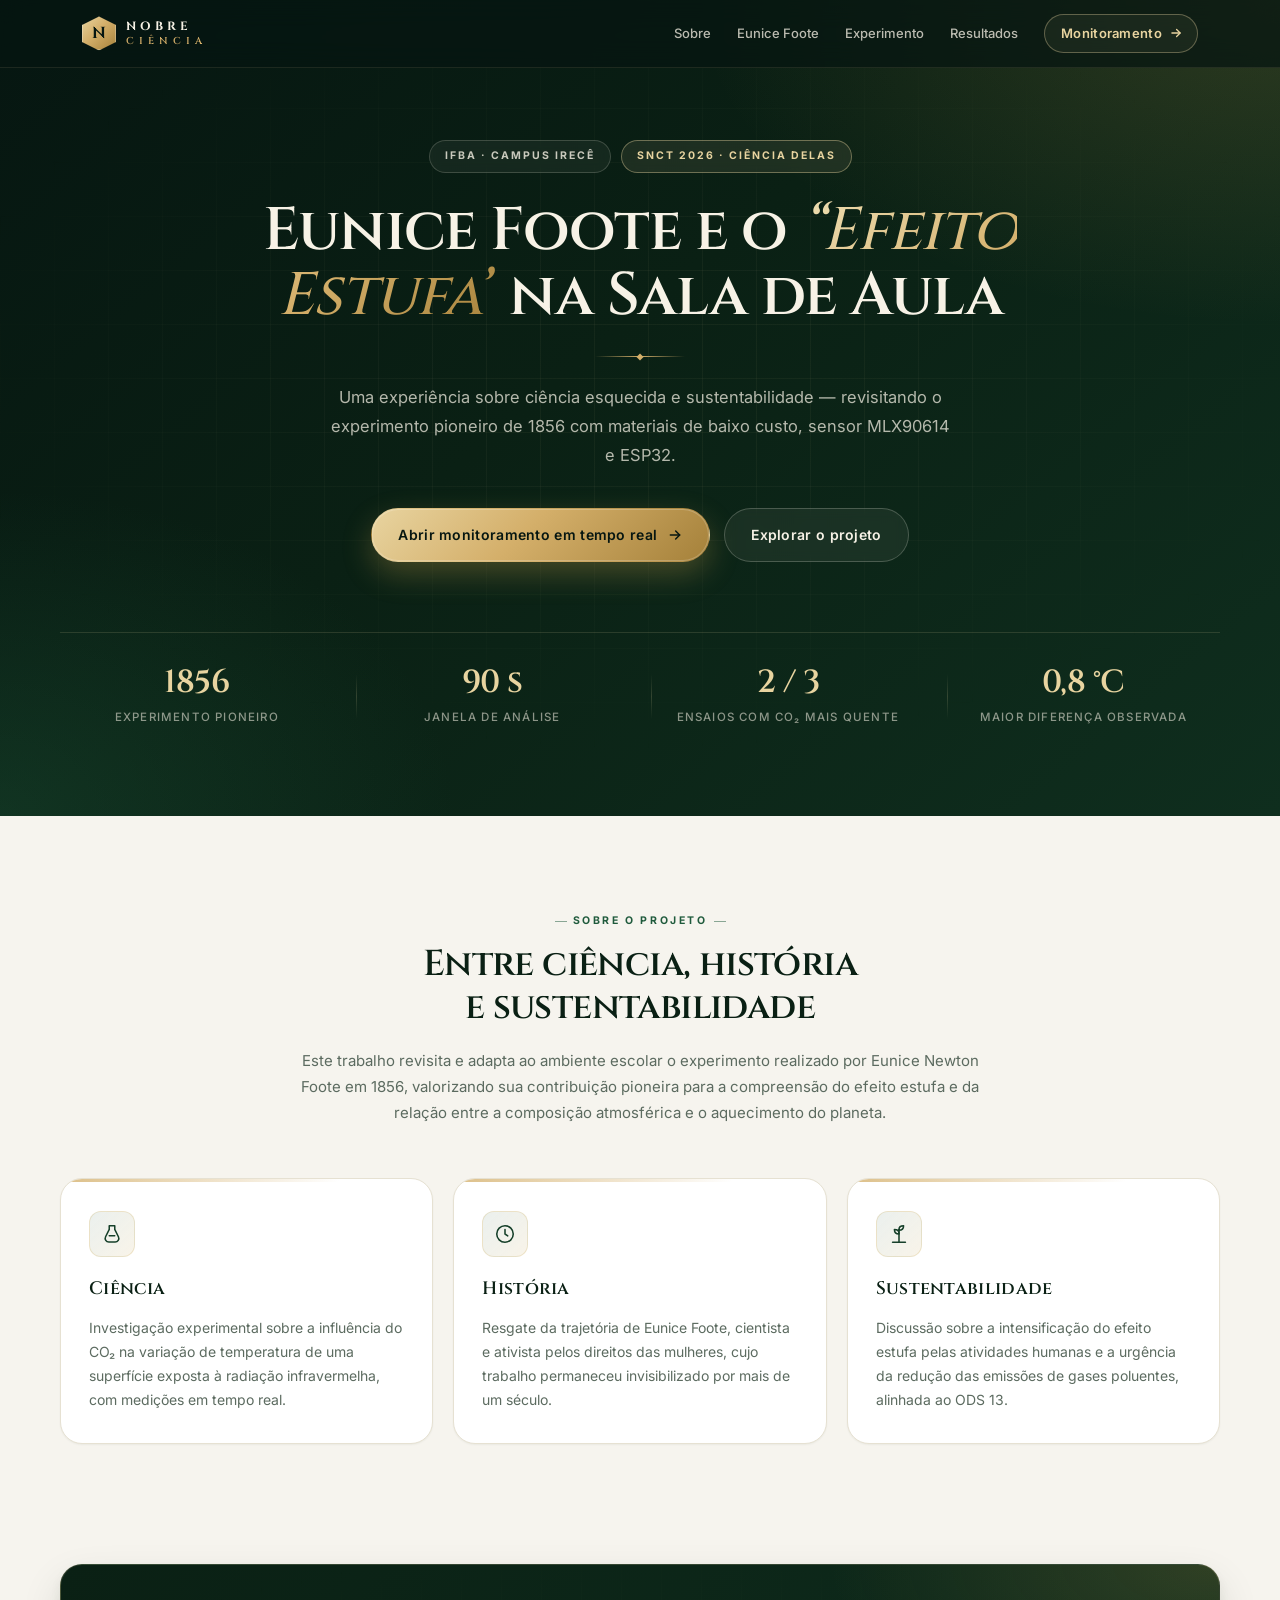
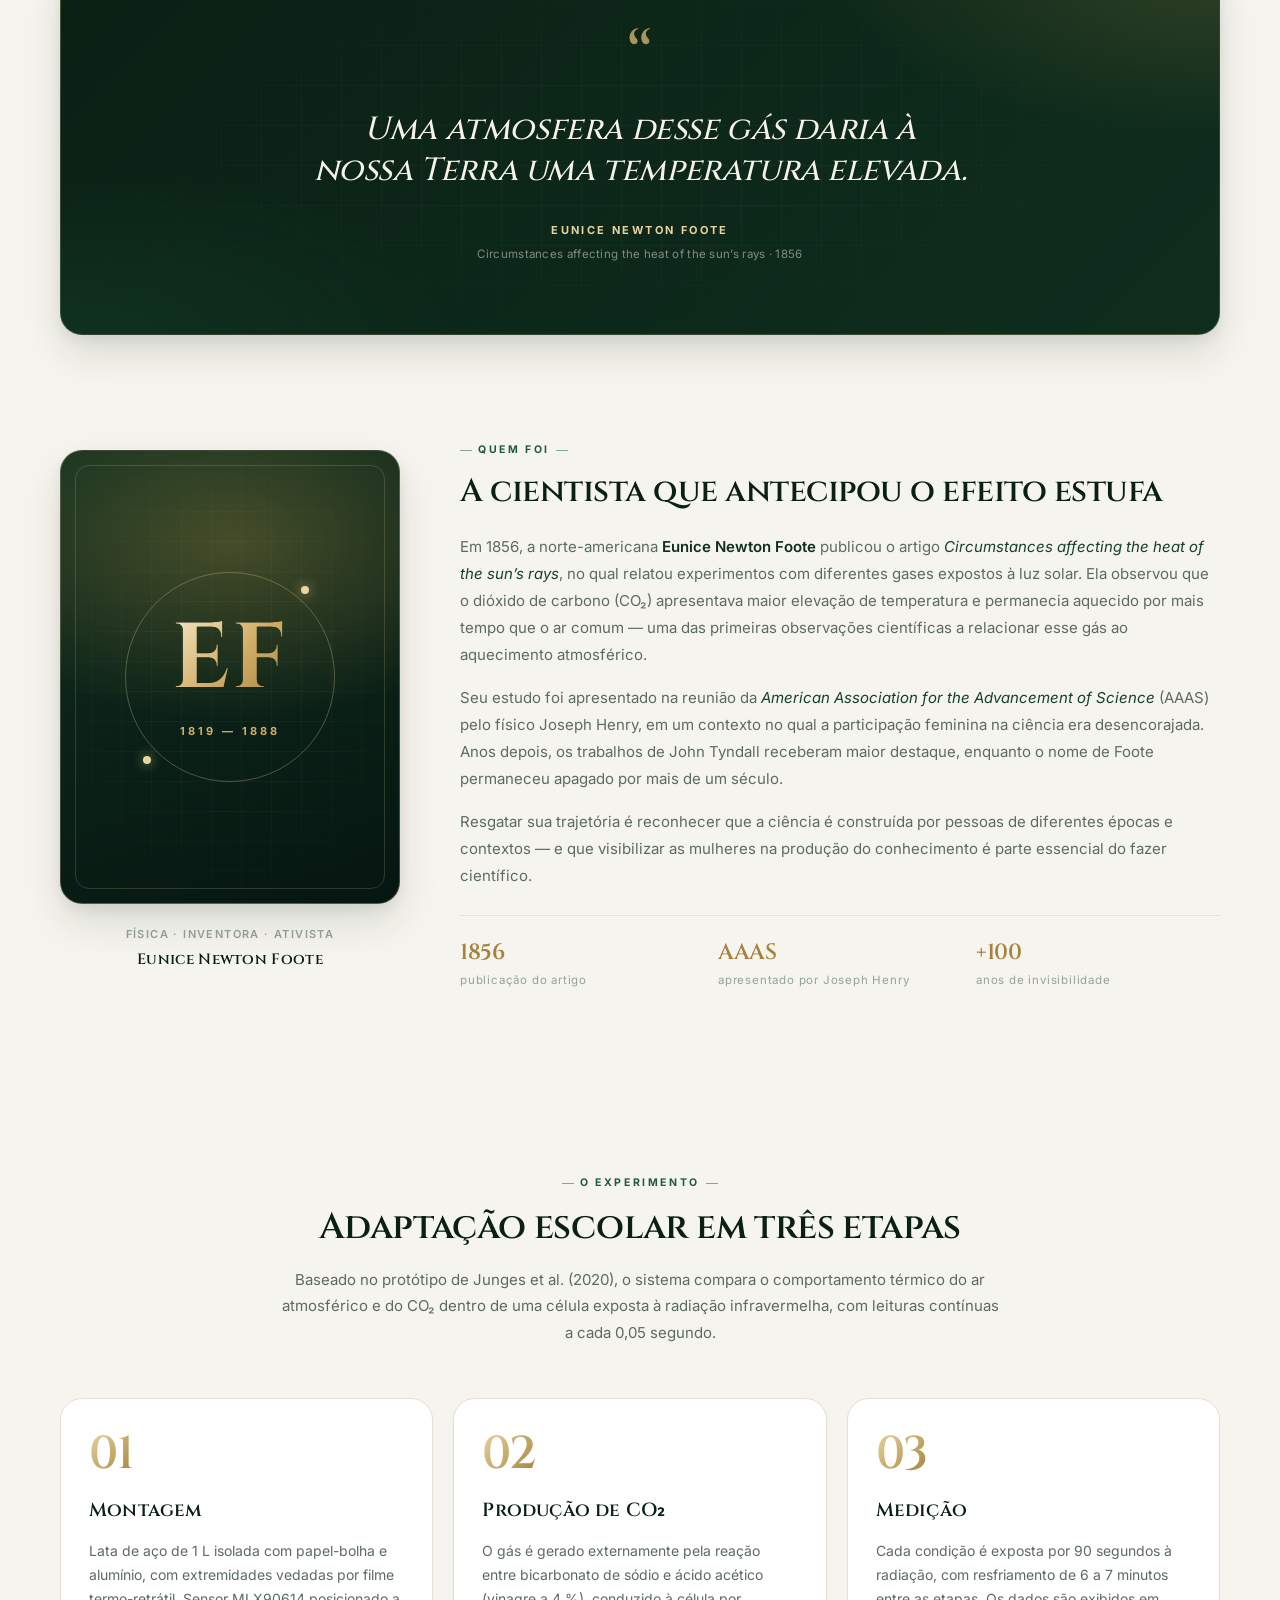
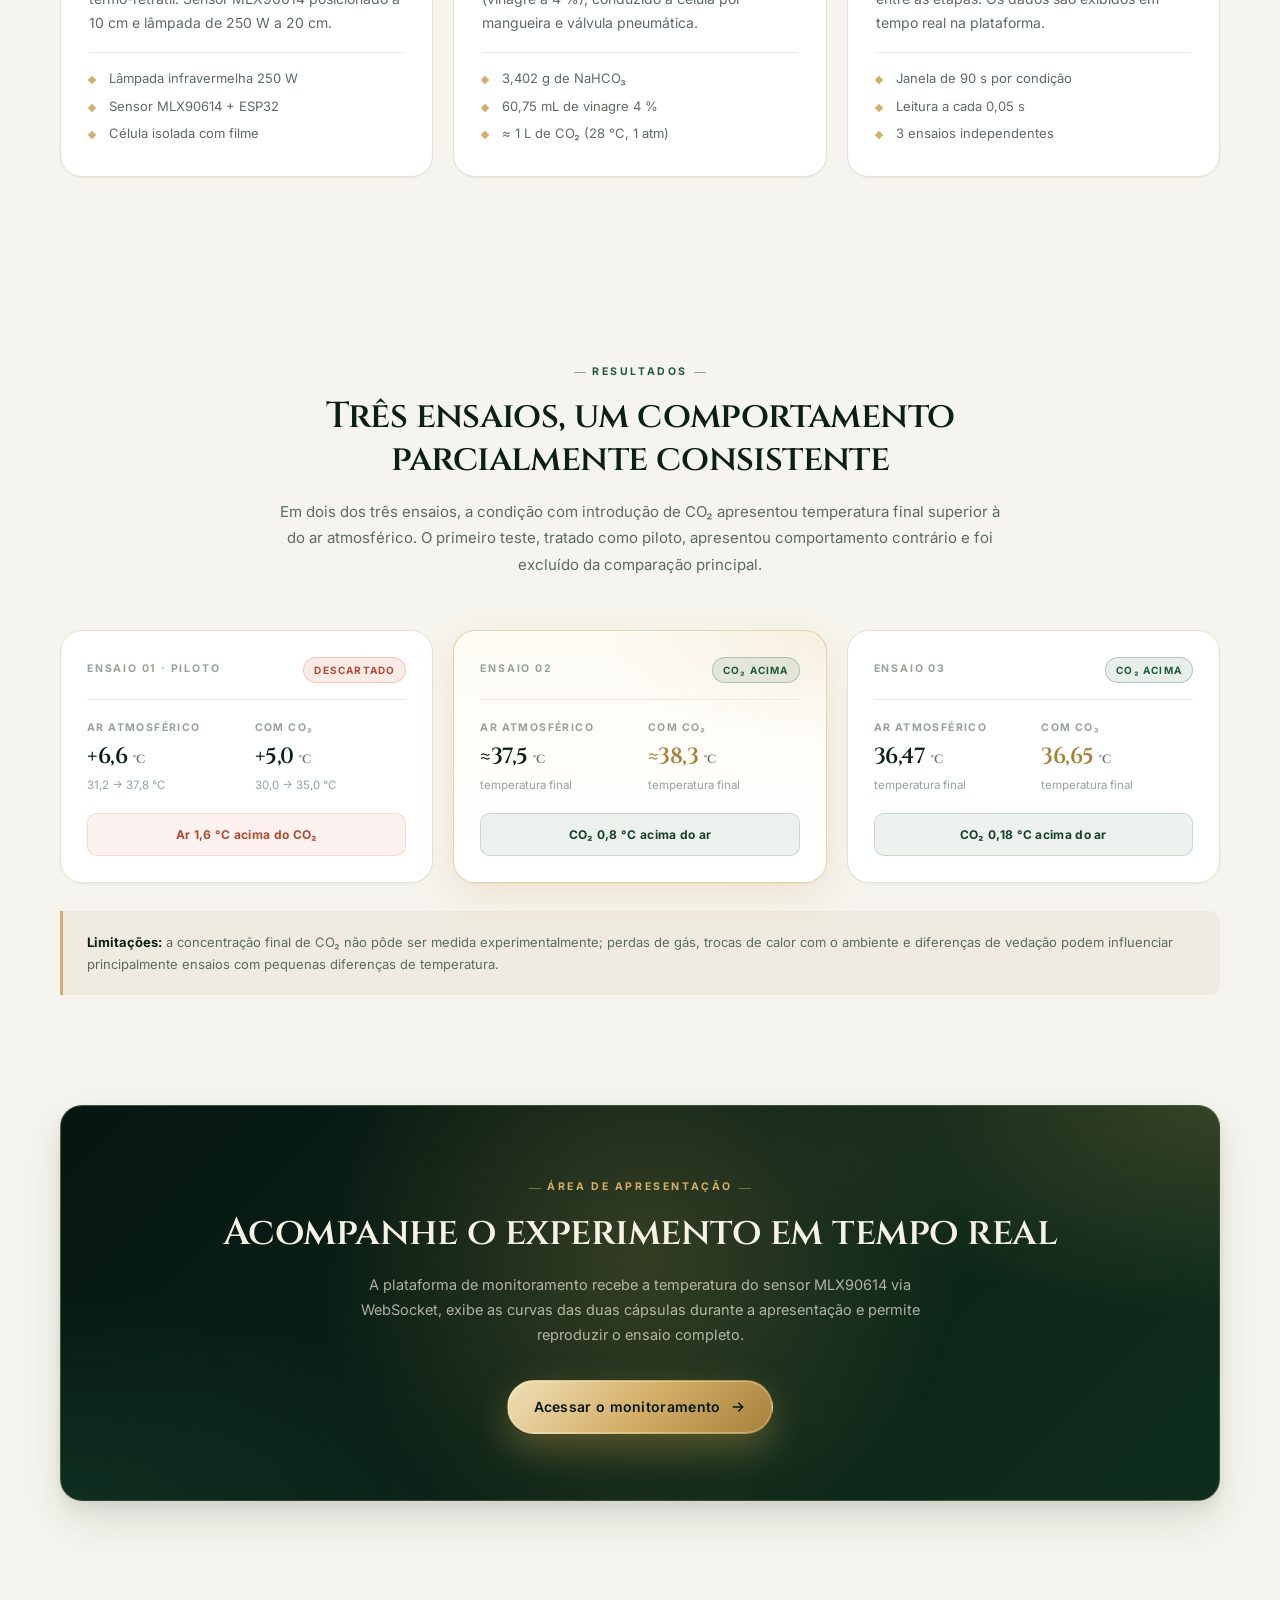
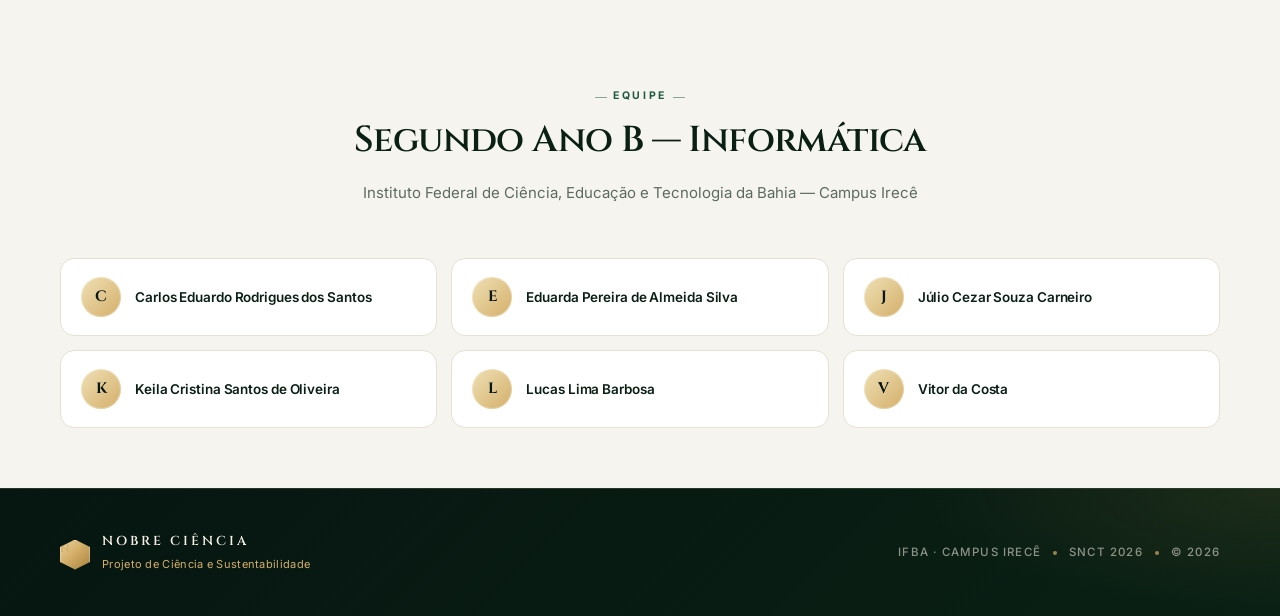
==== public/index.html @ 6c2563cd "Revise index.html for project details and structure Updated the title and meta tags for better proje" ====
<!DOCTYPE html>
<html lang="pt-BR">
<head>
    <meta charset="UTF-8">
    <meta name="viewport" content="width=device-width, initial-scale=1.0">
    <meta name="theme-color" content="#061611">
    <meta name="description" content="Eunice Foote e o Efeito Estufa na Sala de Aula — Projeto de Ciência e Sustentabilidade — IFBA Campus Irecê, SNCT 2026.">

    <title>Nobre Ciência — Eunice Foote e o Efeito Estufa</title>

    <link rel="preconnect" href="https://fonts.googleapis.com">
    <link rel="preconnect" href="https://fonts.gstatic.com" crossorigin>
    <link href="https://fonts.googleapis.com/css2?family=Cinzel:wght@400;500;600;700&family=Inter:wght@400;500;600;700;800&display=swap" rel="stylesheet">

    <link rel="stylesheet" href="landing.css">
</head>

<body>

<!-- ===================== TOP NAV ===================== -->
<nav class="topnav">
    <div class="topnav-inner">
        <a class="topnav-brand" href="index.html">
            <span class="brand-mark">N</span>
            <span class="brand-name">
                <strong>Nobre</strong>
                <em>Ciência</em>
            </span>
        </a>

        <div class="topnav-links">
            <a href="#sobre">Sobre</a>
            <a href="#eunice">Eunice Foote</a>
            <a href="#experimento">Experimento</a>
            <a href="#resultados">Resultados</a>
            <a class="topnav-cta" href="apresentacao.html">
                Monitoramento
                <svg viewBox="0 0 24 24" fill="none" stroke="currentColor" stroke-width="2.2" stroke-linecap="round" stroke-linejoin="round" aria-hidden="true">
                    <path d="M5 12h14"/><path d="M13 6l6 6-6 6"/>
                </svg>
            </a>
        </div>
    </div>
</nav>


<!-- ===================== HERO ===================== -->
<header class="hero">
    <div class="hero-grid" aria-hidden="true"></div>

    <div class="hero-inner">

        <div class="hero-badges">
            <span class="hero-badge">IFBA · Campus Irecê</span>
            <span class="hero-badge hero-badge-gold">SNCT 2026 · Ciência Delas</span>
        </div>

        <h1 class="hero-title">
            Eunice Foote e o <em>“Efeito Estufa”</em> na Sala de Aula
        </h1>

        <div class="hero-rule" aria-hidden="true"></div>

        <p class="hero-subtitle">
            Uma experiência sobre ciência esquecida e sustentabilidade —
            revisitando o experimento pioneiro de 1856 com materiais de baixo custo,
            sensor MLX90614 e ESP32.
        </p>

        <div class="hero-actions">
            <a class="btn-cta" href="apresentacao.html">
                <span>Abrir monitoramento em tempo real</span>
                <svg viewBox="0 0 24 24" fill="none" stroke="currentColor" stroke-width="2.2" stroke-linecap="round" stroke-linejoin="round" aria-hidden="true">
                    <path d="M5 12h14"/><path d="M13 6l6 6-6 6"/>
                </svg>
            </a>
            <a class="btn-ghost" href="#sobre">Explorar o projeto</a>
        </div>

    </div>

    <div class="hero-stats">
        <div class="hero-stat">
            <strong>1856</strong>
            <span>experimento pioneiro</span>
        </div>
        <div class="hero-stat">
            <strong>90 s</strong>
            <span>janela de análise</span>
        </div>
        <div class="hero-stat">
            <strong>2 / 3</strong>
            <span>ensaios com CO₂ mais quente</span>
        </div>
        <div class="hero-stat">
            <strong>0,8 °C</strong>
            <span>maior diferença observada</span>
        </div>
    </div>
</header>


<main>

    <!-- ===================== SOBRE ===================== -->
    <section class="section" id="sobre">
        <div class="section-head">
            <span class="eyebrow">SOBRE O PROJETO</span>
            <h2>Entre ciência, história e sustentabilidade</h2>
            <p>
                Este trabalho revisita e adapta ao ambiente escolar o experimento
                realizado por Eunice Newton Foote em 1856, valorizando sua
                contribuição pioneira para a compreensão do efeito estufa e da
                relação entre a composição atmosférica e o aquecimento do planeta.
            </p>
        </div>

        <div class="pillars">
            <article class="pillar">
                <span class="pillar-icon" aria-hidden="true">
                    <svg viewBox="0 0 24 24" fill="none" stroke="currentColor" stroke-width="1.7" stroke-linecap="round" stroke-linejoin="round">
                        <path d="M9 3h6v4l4 8a4 4 0 0 1-3.6 5.8H8.6A4 4 0 0 1 5 15l4-8z"/>
                        <path d="M9 14h6"/>
                    </svg>
                </span>
                <h3>Ciência</h3>
                <p>
                    Investigação experimental sobre a influência do CO₂ na
                    variação de temperatura de uma superfície exposta à radiação
                    infravermelha, com medições em tempo real.
                </p>
            </article>

            <article class="pillar">
                <span class="pillar-icon" aria-hidden="true">
                    <svg viewBox="0 0 24 24" fill="none" stroke="currentColor" stroke-width="1.7" stroke-linecap="round" stroke-linejoin="round">
                        <circle cx="12" cy="12" r="9"/>
                        <path d="M12 7v5l3 2"/>
                    </svg>
                </span>
                <h3>História</h3>
                <p>
                    Resgate da trajetória de Eunice Foote, cientista e ativista
                    pelos direitos das mulheres, cujo trabalho permaneceu
                    invisibilizado por mais de um século.
                </p>
            </article>

            <article class="pillar">
                <span class="pillar-icon" aria-hidden="true">
                    <svg viewBox="0 0 24 24" fill="none" stroke="currentColor" stroke-width="1.7" stroke-linecap="round" stroke-linejoin="round">
                        <path d="M12 21V7"/>
                        <path d="M12 7c0-2.5 2-4 5-4 0 3-2 5-5 5z"/>
                        <path d="M12 11C12 8.5 10 7 7 7c0 3 2 5 5 5z"/>
                        <path d="M5 21h14"/>
                    </svg>
                </span>
                <h3>Sustentabilidade</h3>
                <p>
                    Discussão sobre a intensificação do efeito estufa pelas
                    atividades humanas e a urgência da redução das emissões de
                    gases poluentes, alinhada ao ODS 13.
                </p>
            </article>
        </div>
    </section>


    <!-- ===================== CITAÇÃO ===================== -->
    <section class="quote-section" aria-label="Citação de Eunice Foote">
        <div class="quote-mark" aria-hidden="true">“</div>
        <blockquote>
            Uma atmosfera desse gás daria à nossa Terra uma temperatura elevada.
        </blockquote>
        <cite>
            <span class="cite-name">Eunice Newton Foote</span>
            <span class="cite-year">Circumstances affecting the heat of the sun’s rays · 1856</span>
        </cite>
    </section>


    <!-- ===================== EUNICE ===================== -->
    <section class="section eunice" id="eunice">
        <div class="eunice-portrait">
            <div class="portrait-card">
                <div class="portrait-halo" aria-hidden="true"></div>
                <span class="portrait-mono" aria-hidden="true">EF</span>
                <span class="portrait-year">1819 — 1888</span>
            </div>
            <div class="portrait-caption">
                <span>Física · Inventora · Ativista</span>
                <strong>Eunice Newton Foote</strong>
            </div>
        </div>

        <div class="eunice-bio">
            <span class="eyebrow">QUEM FOI</span>
            <h2>A cientista que antecipou o efeito estufa</h2>

            <p>
                Em 1856, a norte-americana <strong>Eunice Newton Foote</strong> publicou
                o artigo <em>Circumstances affecting the heat of the sun’s rays</em>,
                no qual relatou experimentos com diferentes gases expostos à luz
                solar. Ela observou que o dióxido de carbono (CO₂) apresentava maior
                elevação de temperatura e permanecia aquecido por mais tempo que o
                ar comum — uma das primeiras observações científicas a relacionar
                esse gás ao aquecimento atmosférico.
            </p>

            <p>
                Seu estudo foi apresentado na reunião da <em>American Association for
                the Advancement of Science</em> (AAAS) pelo físico Joseph Henry, em um
                contexto no qual a participação feminina na ciência era
                desencorajada. Anos depois, os trabalhos de John Tyndall receberam
                maior destaque, enquanto o nome de Foote permaneceu apagado por
                mais de um século.
            </p>

            <p>
                Resgatar sua trajetória é reconhecer que a ciência é construída por
                pessoas de diferentes épocas e contextos — e que visibilizar as
                mulheres na produção do conhecimento é parte essencial do fazer
                científico.
            </p>

            <div class="eunice-facts">
                <div class="fact">
                    <strong>1856</strong>
                    <span>publicação do artigo</span>
                </div>
                <div class="fact">
                    <strong>AAAS</strong>
                    <span>apresentado por Joseph Henry</span>
                </div>
                <div class="fact">
                    <strong>+100</strong>
                    <span>anos de invisibilidade</span>
                </div>
            </div>
        </div>
    </section>


    <!-- ===================== EXPERIMENTO ===================== -->
    <section class="section" id="experimento">
        <div class="section-head">
            <span class="eyebrow">O EXPERIMENTO</span>
            <h2>Adaptação escolar em três etapas</h2>
            <p>
                Baseado no protótipo de Junges et al. (2020), o sistema compara
                o comportamento térmico do ar atmosférico e do CO₂ dentro de uma
                célula exposta à radiação infravermelha, com leituras contínuas
                a cada 0,05 segundo.
            </p>
        </div>

        <div class="steps">
            <article class="step">
                <span class="step-num">01</span>
                <h3>Montagem</h3>
                <p>
                    Lata de aço de 1 L isolada com papel-bolha e alumínio, com
                    extremidades vedadas por filme termo-retrátil. Sensor
                    MLX90614 posicionado a 10 cm e lâmpada de 250 W a 20 cm.
                </p>
                <ul class="step-list">
                    <li>Lâmpada infravermelha 250 W</li>
                    <li>Sensor MLX90614 + ESP32</li>
                    <li>Célula isolada com filme</li>
                </ul>
            </article>

            <article class="step">
                <span class="step-num">02</span>
                <h3>Produção de CO₂</h3>
                <p>
                    O gás é gerado externamente pela reação entre bicarbonato de
                    sódio e ácido acético (vinagre a 4 %), conduzido à célula por
                    mangueira e válvula pneumática.
                </p>
                <ul class="step-list">
                    <li>3,402 g de NaHCO₃</li>
                    <li>60,75 mL de vinagre 4 %</li>
                    <li>≈ 1 L de CO₂ (28 °C, 1 atm)</li>
                </ul>
            </article>

            <article class="step">
                <span class="step-num">03</span>
                <h3>Medição</h3>
                <p>
                    Cada condição é exposta por 90 segundos à radiação, com
                    resfriamento de 6 a 7 minutos entre as etapas. Os dados são
                    exibidos em tempo real na plataforma.
                </p>
                <ul class="step-list">
                    <li>Janela de 90 s por condição</li>
                    <li>Leitura a cada 0,05 s</li>
                    <li>3 ensaios independentes</li>
                </ul>
            </article>
        </div>
    </section>


    <!-- ===================== RESULTADOS ===================== -->
    <section class="section resultados" id="resultados">
        <div class="section-head">
            <span class="eyebrow">RESULTADOS</span>
            <h2>Três ensaios, um comportamento parcialmente consistente</h2>
            <p>
                Em dois dos três ensaios, a condição com introdução de CO₂
                apresentou temperatura final superior à do ar atmosférico. O
                primeiro teste, tratado como piloto, apresentou comportamento
                contrário e foi excluído da comparação principal.
            </p>
        </div>

        <div class="resultados-grid">
            <article class="result-card">
                <header>
                    <span class="result-tag">Ensaio 01 · Piloto</span>
                    <span class="result-chip">descartado</span>
                </header>

                <div class="result-values">
                    <div class="result-col">
                        <span class="result-label">Ar atmosférico</span>
                        <strong class="result-value">+6,6 <small>°C</small></strong>
                        <span class="result-detail">31,2 → 37,8 °C</span>
                    </div>
                    <div class="result-col">
                        <span class="result-label">Com CO₂</span>
                        <strong class="result-value">+5,0 <small>°C</small></strong>
                        <span class="result-detail">30,0 → 35,0 °C</span>
                    </div>
                </div>

                <footer class="result-footer result-footer-neg">
                    Ar 1,6 °C acima do CO₂
                </footer>
            </article>

            <article class="result-card featured">
                <header>
                    <span class="result-tag">Ensaio 02</span>
                    <span class="result-chip result-chip-ok">CO₂ acima</span>
                </header>

                <div class="result-values">
                    <div class="result-col">
                        <span class="result-label">Ar atmosférico</span>
                        <strong class="result-value">≈37,5 <small>°C</small></strong>
                        <span class="result-detail">temperatura final</span>
                    </div>
                    <div class="result-col">
                        <span class="result-label">Com CO₂</span>
                        <strong class="result-value destaque">≈38,3 <small>°C</small></strong>
                        <span class="result-detail">temperatura final</span>
                    </div>
                </div>

                <footer class="result-footer result-footer-pos">
                    CO₂ 0,8 °C acima do ar
                </footer>
            </article>

            <article class="result-card">
                <header>
                    <span class="result-tag">Ensaio 03</span>
                    <span class="result-chip result-chip-ok">CO₂ acima</span>
                </header>

                <div class="result-values">
                    <div class="result-col">
                        <span class="result-label">Ar atmosférico</span>
                        <strong class="result-value">36,47 <small>°C</small></strong>
                        <span class="result-detail">temperatura final</span>
                    </div>
                    <div class="result-col">
                        <span class="result-label">Com CO₂</span>
                        <strong class="result-value destaque">36,65 <small>°C</small></strong>
                        <span class="result-detail">temperatura final</span>
                    </div>
                </div>

                <footer class="result-footer result-footer-pos">
                    CO₂ 0,18 °C acima do ar
                </footer>
            </article>
        </div>

        <p class="resultado-nota">
            <strong>Limitações:</strong> a concentração final de CO₂ não pôde ser
            medida experimentalmente; perdas de gás, trocas de calor com o
            ambiente e diferenças de vedação podem influenciar principalmente
            ensaios com pequenas diferenças de temperatura.
        </p>
    </section>


    <!-- ===================== CTA ===================== -->
    <section class="cta-section">
        <div class="cta-card">
            <div class="cta-glow" aria-hidden="true"></div>

            <span class="eyebrow eyebrow-gold">ÁREA DE APRESENTAÇÃO</span>
            <h2>Acompanhe o experimento em tempo real</h2>
            <p>
                A plataforma de monitoramento recebe a temperatura do sensor
                MLX90614 via WebSocket, exibe as curvas das duas cápsulas
                durante a apresentação e permite reproduzir o ensaio completo.
            </p>

            <div class="cta-actions">
                <a class="btn-cta btn-cta-gold" href="apresentacao.html">
                    <span>Acessar o monitoramento</span>
                    <svg viewBox="0 0 24 24" fill="none" stroke="currentColor" stroke-width="2.2" stroke-linecap="round" stroke-linejoin="round" aria-hidden="true">
                        <path d="M5 12h14"/><path d="M13 6l6 6-6 6"/>
                    </svg>
                </a>
            </div>
        </div>
    </section>


    <!-- ===================== EQUIPE ===================== -->
    <section class="section equipe" id="equipe">
        <div class="section-head">
            <span class="eyebrow">EQUIPE</span>
            <h2>Segundo Ano B — Informática</h2>
            <p>Instituto Federal de Ciência, Educação e Tecnologia da Bahia — Campus Irecê</p>
        </div>

        <div class="equipe-grid">
            <div class="membro"><span class="membro-inicial">C</span><strong>Carlos Eduardo Rodrigues dos Santos</strong></div>
            <div class="membro"><span class="membro-inicial">E</span><strong>Eduarda Pereira de Almeida Silva</strong></div>
            <div class="membro"><span class="membro-inicial">J</span><strong>Júlio Cezar Souza Carneiro</strong></div>
            <div class="membro"><span class="membro-inicial">K</span><strong>Keila Cristina Santos de Oliveira</strong></div>
            <div class="membro"><span class="membro-inicial">L</span><strong>Lucas Lima Barbosa</strong></div>
            <div class="membro"><span class="membro-inicial">V</span><strong>Vitor da Costa</strong></div>
        </div>
    </section>

</main>


<footer class="site-footer">
    <div class="footer-inner">
        <div class="footer-brand">
            <span class="brand-mark brand-mark-sm">N</span>
            <div>
                <strong>Nobre Ciência</strong>
                <span>Projeto de Ciência e Sustentabilidade</span>
            </div>
        </div>

        <div class="footer-meta">
            <span>IFBA · Campus Irecê</span>
            <span class="footer-sep" aria-hidden="true"></span>
            <span>SNCT 2026</span>
            <span class="footer-sep" aria-hidden="true"></span>
            <span>© 2026</span>
        </div>
    </div>
</footer>

</body>
</html>
---- public/landing.css ----
/* ============================================================
   NOBRE CIÊNCIA — LANDING
   ============================================================ */

* { box-sizing: border-box; margin: 0; padding: 0; }

:root {
    --verde-950: #061611;
    --verde-900: #0A2014;
    --verde-800: #0F2E1E;
    --verde-700: #16402A;
    --verde-600: #1F5A3C;
    --verde-500: #2E7A54;
    --verde-300: #A8C9B6;

    --dourado-200: #F4E9C8;
    --dourado-300: #EFE0B5;
    --dourado-400: #E8D4A0;
    --dourado-500: #D4AF6A;
    --dourado-600: #C9A24B;
    --dourado-700: #A5813A;
    --dourado-800: #7A5E28;

    --fundo:        #F6F4EE;
    --fundo-2:      #EFEBE0;
    --branco:       #FFFFFF;
    --texto:        #0A2014;
    --texto-sec:    #5C6B60;
    --texto-mute:   #94A398;
    --borda:        #E6E1D2;
    --borda-2:      #EFEADD;

    --sombra-1: 0 1px 2px rgba(10, 32, 20, .05);
    --sombra-2: 0 6px 18px rgba(10, 32, 20, .07), 0 1px 3px rgba(10, 32, 20, .04);
    --sombra-3: 0 18px 42px rgba(10, 32, 20, .12), 0 6px 12px rgba(10, 32, 20, .06);
    --sombra-dourada: 0 14px 34px rgba(201, 162, 75, .28);

    --radius-sm: 10px;
    --radius:    14px;
    --radius-lg: 22px;

    --max: 1160px;
}

html { scroll-behavior: smooth; }

body {
    font-family: "Inter", -apple-system, BlinkMacSystemFont, "Segoe UI", Arial, sans-serif;
    background: var(--fundo);
    color: var(--texto);
    -webkit-font-smoothing: antialiased;
    line-height: 1.6;
    overflow-x: hidden;
}

img, svg { display: block; max-width: 100%; }
a { color: inherit; text-decoration: none; }

::selection { background: var(--dourado-500); color: var(--verde-950); }

/* ============================================================
   TOP NAV
   ============================================================ */

.topnav {
    position: fixed;
    top: 0; left: 0; right: 0;
    z-index: 100;

    background: rgba(6, 22, 17, .72);
    backdrop-filter: blur(14px);
    -webkit-backdrop-filter: blur(14px);

    border-bottom: 1px solid rgba(232, 212, 160, .1);
}

.topnav-inner {
    max-width: var(--max);
    margin: auto;
    padding: 14px 22px;

    display: flex;
    align-items: center;
    justify-content: space-between;
    gap: 20px;
}

.topnav-brand {
    display: inline-flex;
    align-items: center;
    gap: 10px;
    color: #F7F2E6;
}

.brand-mark {
    width: 34px;
    height: 34px;
    display: flex;
    align-items: center;
    justify-content: center;
    font-family: "Cinzel", serif;
    font-size: 16px;
    font-weight: 700;
    color: var(--verde-950);
    background: linear-gradient(135deg, var(--dourado-400) 0%, var(--dourado-500) 45%, var(--dourado-700) 100%);
    clip-path: polygon(50% 0%, 100% 25%, 100% 75%, 50% 100%, 0% 75%, 0% 25%);
    box-shadow: inset 0 0 0 1px rgba(255, 255, 255, .25), 0 4px 14px rgba(201, 162, 75, .3);
}

.brand-mark-sm { width: 30px; height: 30px; font-size: 14px; }

.brand-name {
    display: flex;
    flex-direction: column;
    line-height: 1;
    font-family: "Cinzel", serif;
    font-weight: 600;
    letter-spacing: 4px;
    text-transform: uppercase;
}

.brand-name strong { font-size: 12px; color: #F7F2E6; }
.brand-name em {
    font-style: normal;
    font-size: 10px;
    color: var(--dourado-500);
    margin-top: 4px;
    letter-spacing: 5px;
}

.topnav-links {
    display: flex;
    align-items: center;
    gap: 26px;
}

.topnav-links a {
    font-size: 13px;
    font-weight: 500;
    color: rgba(247, 242, 230, .75);
    transition: color .2s ease;
    position: relative;
}

.topnav-links a:hover { color: var(--dourado-400); }

.topnav-cta {
    display: inline-flex;
    align-items: center;
    gap: 7px;
    padding: 8px 14px 8px 16px;
    border-radius: 100px;
    border: 1px solid rgba(232, 212, 160, .35);
    background: rgba(232, 212, 160, .06);
    color: var(--dourado-400) !important;
    font-weight: 600 !important;
    letter-spacing: .3px;
    transition: background .2s ease, border-color .2s ease, transform .2s ease;
}

.topnav-cta:hover {
    background: rgba(232, 212, 160, .14);
    border-color: var(--dourado-500);
    transform: translateY(-1px);
}

.topnav-cta svg { width: 14px; height: 14px; }

/* ============================================================
   HERO
   ============================================================ */

.hero {
    position: relative;
    overflow: hidden;
    padding: 140px 22px 90px;
    color: #F7F2E6;
    background:
        radial-gradient(900px 500px at 100% 0%, rgba(201, 162, 75, .18), transparent 65%),
        radial-gradient(700px 500px at 0% 100%, rgba(31, 90, 60, .35), transparent 65%),
        linear-gradient(140deg, #061611 0%, #0A2014 45%, #0F2E1E 100%);
    text-align: center;
}

.hero-grid {
    position: absolute;
    inset: 0;
    background-image:
        linear-gradient(rgba(232, 212, 160, .05) 1px, transparent 1px),
        linear-gradient(90deg, rgba(232, 212, 160, .05) 1px, transparent 1px);
    background-size: 54px 54px;
    mask-image: radial-gradient(ellipse 70% 60% at 50% 45%, #000 20%, transparent 80%);
    -webkit-mask-image: radial-gradient(ellipse 70% 60% at 50% 45%, #000 20%, transparent 80%);
    pointer-events: none;
}

.hero::after {
    content: "";
    position: absolute;
    left: 50%; bottom: -1px;
    transform: translateX(-50%);
    width: 100%;
    height: 1px;
    background: linear-gradient(90deg, transparent, rgba(232, 212, 160, .35), transparent);
}

.hero-inner {
    position: relative;
    z-index: 1;
    max-width: 900px;
    margin: auto;
}

.hero-badges {
    display: flex;
    flex-wrap: wrap;
    justify-content: center;
    gap: 10px;
    margin-bottom: 26px;
}

.hero-badge {
    display: inline-flex;
    align-items: center;
    padding: 7px 15px;

    font-size: 10.5px;
    font-weight: 700;
    letter-spacing: 2px;
    text-transform: uppercase;

    border-radius: 100px;
    border: 1px solid rgba(247, 242, 230, .18);
    background: rgba(247, 242, 230, .05);
    color: rgba(247, 242, 230, .8);
    backdrop-filter: blur(6px);
}

.hero-badge-gold {
    border-color: rgba(232, 212, 160, .4);
    background: rgba(232, 212, 160, .09);
    color: var(--dourado-400);
}

.hero-title {
    font-family: "Cinzel", serif;
    font-weight: 600;
    font-size: clamp(32px, 5.4vw, 60px);
    line-height: 1.08;
    letter-spacing: -1px;
    color: #F7F2E6;
    text-wrap: balance;
}

.hero-title em {
    font-style: italic;
    font-weight: 500;
    background: linear-gradient(135deg, var(--dourado-300) 0%, var(--dourado-500) 55%, var(--dourado-700) 100%);
    -webkit-background-clip: text;
    background-clip: text;
    color: transparent;
}

.hero-rule {
    width: 90px;
    height: 1px;
    margin: 28px auto 26px;
    background: linear-gradient(90deg, transparent, var(--dourado-500), transparent);
    position: relative;
}

.hero-rule::before {
    content: "";
    position: absolute;
    left: 50%; top: 50%;
    width: 5px; height: 5px;
    transform: translate(-50%, -50%) rotate(45deg);
    background: var(--dourado-500);
}

.hero-subtitle {
    font-size: clamp(14px, 1.4vw, 16.5px);
    line-height: 1.75;
    color: rgba(247, 242, 230, .72);
    max-width: 680px;
    margin: 0 auto 38px;
    text-wrap: pretty;
}

.hero-actions {
    display: flex;
    flex-wrap: wrap;
    justify-content: center;
    gap: 14px;
}

/* Botões do hero */

.btn-cta, .btn-ghost {
    display: inline-flex;
    align-items: center;
    gap: 10px;
    padding: 15px 26px;

    font-family: inherit;
    font-size: 14px;
    font-weight: 600;
    letter-spacing: .3px;

    border-radius: 100px;
    cursor: pointer;
    transition: transform .2s ease, box-shadow .2s ease, background .2s ease, border-color .2s ease, filter .2s ease;

    border: 1px solid transparent;
}

.btn-cta {
    background: linear-gradient(135deg, var(--dourado-400) 0%, var(--dourado-500) 45%, var(--dourado-700) 100%);
    color: var(--verde-950);
    box-shadow: 0 12px 30px rgba(201, 162, 75, .3), inset 0 0 0 1px rgba(255, 255, 255, .2);
}

.btn-cta:hover {
    transform: translateY(-2px);
    box-shadow: 0 18px 40px rgba(201, 162, 75, .38), inset 0 0 0 1px rgba(255, 255, 255, .3);
    filter: brightness(1.05);
}

.btn-cta svg { width: 16px; height: 16px; }

.btn-cta-gold {
    background: linear-gradient(135deg, var(--dourado-300) 0%, var(--dourado-500) 50%, var(--dourado-700) 100%);
    box-shadow: 0 14px 36px rgba(201, 162, 75, .35), inset 0 0 0 1px rgba(255, 255, 255, .3);
}

.btn-ghost {
    background: rgba(247, 242, 230, .06);
    border-color: rgba(247, 242, 230, .22);
    color: #F7F2E6;
    backdrop-filter: blur(6px);
}

.btn-ghost:hover {
    background: rgba(247, 242, 230, .12);
    border-color: rgba(247, 242, 230, .4);
    transform: translateY(-2px);
}

/* ---------- Hero stats ---------- */

.hero-stats {
    position: relative;
    z-index: 1;

    max-width: var(--max);
    margin: 70px auto 0;
    padding-top: 34px;

    display: grid;
    grid-template-columns: repeat(4, 1fr);
    gap: 22px;

    border-top: 1px solid rgba(232, 212, 160, .14);
}

.hero-stat {
    text-align: center;
    padding: 0 12px;
    position: relative;
}

.hero-stat + .hero-stat::before {
    content: "";
    position: absolute;
    left: 0; top: 12%; bottom: 12%;
    width: 1px;
    background: linear-gradient(180deg, transparent, rgba(232, 212, 160, .18), transparent);
}

.hero-stat strong {
    display: block;
    font-family: "Cinzel", serif;
    font-size: clamp(22px, 2.6vw, 32px);
    font-weight: 600;
    letter-spacing: -.5px;
    color: var(--dourado-400);
    line-height: 1;
}

.hero-stat span {
    display: block;
    margin-top: 10px;
    font-size: 11.5px;
    letter-spacing: 1.2px;
    text-transform: uppercase;
    color: rgba(247, 242, 230, .55);
    font-weight: 500;
    line-height: 1.4;
}

/* ============================================================
   SECTIONS (base)
   ============================================================ */

main {
    width: min(var(--max), calc(100% - 44px));
    margin: 0 auto;
}

.section {
    padding: 90px 0;
    scroll-margin-top: 90px;
}

.section-head {
    max-width: 720px;
    margin: 0 auto 52px;
    text-align: center;
}

.eyebrow {
    display: inline-block;
    font-size: 10.5px;
    font-weight: 700;
    letter-spacing: 2.6px;
    text-transform: uppercase;
    color: var(--verde-600);
    margin-bottom: 14px;
    position: relative;
    padding: 0 18px;
}

.eyebrow::before,
.eyebrow::after {
    content: "";
    position: absolute;
    top: 50%;
    width: 12px;
    height: 1px;
    background: currentColor;
    opacity: .5;
}

.eyebrow::before { left: 0; }
.eyebrow::after  { right: 0; }

.eyebrow-gold { color: var(--dourado-500); }

.section-head h2 {
    font-family: "Cinzel", serif;
    font-weight: 600;
    font-size: clamp(24px, 3.2vw, 36px);
    line-height: 1.2;
    letter-spacing: -.6px;
    color: var(--verde-900);
    text-wrap: balance;
    margin-bottom: 18px;
}

.section-head p {
    font-size: 15px;
    line-height: 1.75;
    color: var(--texto-sec);
    text-wrap: pretty;
}

/* ============================================================
   PILARES
   ============================================================ */

.pillars {
    display: grid;
    grid-template-columns: repeat(3, 1fr);
    gap: 20px;
}

.pillar {
    position: relative;
    padding: 32px 28px;
    background: var(--branco);
    border: 1px solid var(--borda);
    border-radius: var(--radius-lg);
    box-shadow: var(--sombra-1);
    transition: transform .25s ease, box-shadow .25s ease, border-color .25s ease;
    overflow: hidden;
}

.pillar::before {
    content: "";
    position: absolute;
    top: 0; left: 0; right: 0;
    height: 3px;
    background: linear-gradient(90deg, var(--dourado-500), transparent 75%);
    opacity: .8;
}

.pillar:hover {
    transform: translateY(-4px);
    box-shadow: var(--sombra-3);
    border-color: rgba(201, 162, 75, .3);
}

.pillar-icon {
    display: inline-flex;
    align-items: center;
    justify-content: center;
    width: 46px;
    height: 46px;
    border-radius: 12px;
    background: linear-gradient(135deg, rgba(31, 90, 60, .09), rgba(201, 162, 75, .12));
    border: 1px solid rgba(201, 162, 75, .22);
    color: var(--verde-700);
    margin-bottom: 18px;
}

.pillar-icon svg { width: 22px; height: 22px; }

.pillar h3 {
    font-family: "Cinzel", serif;
    font-size: 18px;
    font-weight: 600;
    letter-spacing: .3px;
    color: var(--verde-900);
    margin-bottom: 12px;
}

.pillar p {
    font-size: 14px;
    line-height: 1.7;
    color: var(--texto-sec);
}

/* ============================================================
   QUOTE
   ============================================================ */

.quote-section {
    position: relative;
    margin: 30px 0 10px;
    padding: 70px 40px;
    border-radius: var(--radius-lg);

    background:
        radial-gradient(600px 260px at 100% 0%, rgba(201, 162, 75, .18), transparent 65%),
        radial-gradient(600px 260px at 0% 100%, rgba(31, 90, 60, .25), transparent 65%),
        linear-gradient(135deg, #0A2014 0%, #0F2E1E 100%);

    border: 1px solid rgba(232, 212, 160, .18);
    box-shadow: var(--sombra-3);
    text-align: center;
    overflow: hidden;
}

.quote-section::before {
    content: "";
    position: absolute;
    inset: 0;
    background-image:
        linear-gradient(rgba(232, 212, 160, .035) 1px, transparent 1px),
        linear-gradient(90deg, rgba(232, 212, 160, .035) 1px, transparent 1px);
    background-size: 40px 40px;
    mask-image: radial-gradient(ellipse at center, black 30%, transparent 80%);
    -webkit-mask-image: radial-gradient(ellipse at center, black 30%, transparent 80%);
    pointer-events: none;
}

.quote-mark {
    position: relative;
    font-family: "Cinzel", serif;
    font-size: 84px;
    line-height: .8;
    color: var(--dourado-500);
    margin-bottom: 6px;
    opacity: .8;
}

.quote-section blockquote {
    position: relative;
    font-family: "Cinzel", serif;
    font-style: italic;
    font-weight: 500;
    font-size: clamp(20px, 3vw, 32px);
    line-height: 1.3;
    letter-spacing: -.4px;
    color: #F7F2E6;
    max-width: 780px;
    margin: 0 auto;
    text-wrap: balance;
}

.quote-section cite {
    position: relative;
    display: inline-flex;
    flex-direction: column;
    align-items: center;
    gap: 6px;
    margin-top: 30px;
    font-style: normal;
}

.cite-name {
    font-size: 11px;
    letter-spacing: 2.4px;
    text-transform: uppercase;
    color: var(--dourado-400);
    font-weight: 700;
}

.cite-year {
    font-size: 11.5px;
    color: rgba(247, 242, 230, .5);
    letter-spacing: .3px;
}

/* ============================================================
   EUNICE
   ============================================================ */

.eunice {
    display: grid;
    grid-template-columns: 340px 1fr;
    gap: 60px;
    align-items: center;
}

.eunice-portrait {
    display: flex;
    flex-direction: column;
    gap: 22px;
}

.portrait-card {
    position: relative;
    aspect-ratio: 3 / 4;
    border-radius: var(--radius-lg);
    overflow: hidden;

    background:
        radial-gradient(500px 300px at 50% 20%, rgba(201, 162, 75, .3), transparent 60%),
        linear-gradient(160deg, #0F2E1E 0%, #061611 100%);
    border: 1px solid rgba(232, 212, 160, .25);
    box-shadow: var(--sombra-3);

    display: flex;
    align-items: center;
    justify-content: center;
    flex-direction: column;
    gap: 18px;
}

.portrait-card::before {
    content: "";
    position: absolute;
    inset: 14px;
    border: 1px solid rgba(232, 212, 160, .18);
    border-radius: calc(var(--radius-lg) - 8px);
    pointer-events: none;
}

.portrait-card::after {
    content: "";
    position: absolute;
    inset: 0;
    background-image:
        linear-gradient(rgba(232, 212, 160, .04) 1px, transparent 1px),
        linear-gradient(90deg, rgba(232, 212, 160, .04) 1px, transparent 1px);
    background-size: 30px 30px;
    mask-image: radial-gradient(ellipse at center, black 40%, transparent 85%);
    -webkit-mask-image: radial-gradient(ellipse at center, black 40%, transparent 85%);
    pointer-events: none;
}

.portrait-halo {
    position: absolute;
    width: 62%;
    aspect-ratio: 1;
    border-radius: 50%;
    border: 1px solid rgba(232, 212, 160, .3);
}

.portrait-halo::before,
.portrait-halo::after {
    content: "";
    position: absolute;
    width: 8px; height: 8px;
    border-radius: 50%;
    background: var(--dourado-400);
    box-shadow: 0 0 12px rgba(232, 212, 160, .7);
}

.portrait-halo::before { top: 6%; right: 12%; }
.portrait-halo::after  { bottom: 8%; left: 8%; }

.portrait-mono {
    position: relative;
    font-family: "Cinzel", serif;
    font-size: 92px;
    font-weight: 700;
    letter-spacing: 2px;
    background: linear-gradient(135deg, var(--dourado-200) 0%, var(--dourado-500) 50%, var(--dourado-700) 100%);
    -webkit-background-clip: text;
    background-clip: text;
    color: transparent;
    z-index: 1;
    line-height: 1;
}

.portrait-year {
    position: relative;
    z-index: 1;
    font-size: 11px;
    letter-spacing: 3px;
    text-transform: uppercase;
    color: var(--dourado-500);
    font-weight: 700;
}

.portrait-caption {
    text-align: center;
    display: flex;
    flex-direction: column;
    gap: 5px;
}

.portrait-caption span {
    font-size: 11px;
    letter-spacing: 1.4px;
    text-transform: uppercase;
    color: var(--texto-mute);
    font-weight: 600;
}

.portrait-caption strong {
    font-family: "Cinzel", serif;
    font-size: 15px;
    font-weight: 600;
    color: var(--verde-900);
    letter-spacing: .3px;
}

.eunice-bio h2 {
    font-family: "Cinzel", serif;
    font-weight: 600;
    font-size: clamp(24px, 3vw, 32px);
    line-height: 1.2;
    letter-spacing: -.5px;
    color: var(--verde-900);
    margin-bottom: 22px;
    text-wrap: balance;
}

.eunice-bio p {
    font-size: 15px;
    line-height: 1.8;
    color: var(--texto-sec);
    margin-bottom: 16px;
}

.eunice-bio p strong { color: var(--verde-800); font-weight: 600; }
.eunice-bio p em { color: var(--verde-700); font-style: italic; }

.eunice-facts {
    display: grid;
    grid-template-columns: repeat(3, 1fr);
    gap: 14px;
    margin-top: 26px;
    padding-top: 26px;
    border-top: 1px solid var(--borda);
}

.fact {
    text-align: left;
}

.fact strong {
    display: block;
    font-family: "Cinzel", serif;
    font-size: 22px;
    font-weight: 600;
    letter-spacing: -.3px;
    color: var(--dourado-700);
    line-height: 1;
}

.fact span {
    display: block;
    margin-top: 8px;
    font-size: 11.5px;
    letter-spacing: .8px;
    color: var(--texto-mute);
    line-height: 1.4;
}

/* ============================================================
   STEPS
   ============================================================ */

.steps {
    display: grid;
    grid-template-columns: repeat(3, 1fr);
    gap: 20px;
}

.step {
    position: relative;
    padding: 32px 28px;
    background: var(--branco);
    border: 1px solid var(--borda);
    border-radius: var(--radius-lg);
    box-shadow: var(--sombra-1);
    transition: transform .25s ease, box-shadow .25s ease, border-color .25s ease;
    overflow: hidden;
}

.step:hover {
    transform: translateY(-4px);
    box-shadow: var(--sombra-3);
    border-color: rgba(201, 162, 75, .35);
}

.step-num {
    display: inline-block;
    font-family: "Cinzel", serif;
    font-size: 46px;
    font-weight: 600;
    line-height: 1;
    letter-spacing: -1px;
    background: linear-gradient(135deg, var(--dourado-400), var(--dourado-700));
    -webkit-background-clip: text;
    background-clip: text;
    color: transparent;
    margin-bottom: 18px;
}

.step h3 {
    font-family: "Cinzel", serif;
    font-size: 19px;
    font-weight: 600;
    letter-spacing: .2px;
    color: var(--verde-900);
    margin-bottom: 14px;
}

.step p {
    font-size: 14px;
    line-height: 1.7;
    color: var(--texto-sec);
    margin-bottom: 18px;
}

.step-list {
    list-style: none;
    display: flex;
    flex-direction: column;
    gap: 8px;
    padding-top: 16px;
    border-top: 1px solid var(--borda-2);
}

.step-list li {
    position: relative;
    padding-left: 20px;
    font-size: 13px;
    color: var(--texto-sec);
    line-height: 1.5;
}

.step-list li::before {
    content: "";
    position: absolute;
    left: 0; top: 8px;
    width: 6px; height: 6px;
    transform: rotate(45deg);
    background: var(--dourado-500);
}

/* ============================================================
   RESULTADOS
   ============================================================ */

.resultados { padding-bottom: 70px; }

.resultados-grid {
    display: grid;
    grid-template-columns: repeat(3, 1fr);
    gap: 20px;
    margin-bottom: 28px;
}

.result-card {
    position: relative;
    padding: 26px;
    background: var(--branco);
    border: 1px solid var(--borda);
    border-radius: var(--radius-lg);
    box-shadow: var(--sombra-1);
    display: flex;
    flex-direction: column;
    gap: 20px;
    transition: transform .25s ease, box-shadow .25s ease, border-color .25s ease;
}

.result-card:hover {
    transform: translateY(-4px);
    box-shadow: var(--sombra-3);
}

.result-card.featured {
    border-color: rgba(201, 162, 75, .45);
    background:
        radial-gradient(320px 160px at 100% 0%, rgba(201, 162, 75, .12), transparent 70%),
        linear-gradient(180deg, #FDFBF4 0%, #FFFFFF 100%);
    box-shadow: 0 14px 38px rgba(201, 162, 75, .18), var(--sombra-1);
}

.result-card header {
    display: flex;
    align-items: center;
    justify-content: space-between;
    gap: 10px;
    padding-bottom: 16px;
    border-bottom: 1px solid var(--borda-2);
}

.result-tag {
    font-size: 10.5px;
    font-weight: 700;
    letter-spacing: 1.8px;
    text-transform: uppercase;
    color: var(--texto-mute);
}

.result-chip {
    font-size: 10px;
    font-weight: 700;
    letter-spacing: 1.2px;
    text-transform: uppercase;
    padding: 4px 10px;
    border-radius: 100px;
    background: rgba(220, 90, 60, .12);
    color: #B14A32;
    border: 1px solid rgba(220, 90, 60, .25);
}

.result-chip-ok {
    background: rgba(31, 90, 60, .1);
    color: var(--verde-600);
    border-color: rgba(31, 90, 60, .25);
}

.result-values {
    display: grid;
    grid-template-columns: 1fr 1fr;
    gap: 16px;
    flex-grow: 1;
}

.result-col { display: flex; flex-direction: column; gap: 4px; }

.result-label {
    font-size: 10.5px;
    font-weight: 700;
    letter-spacing: 1.4px;
    text-transform: uppercase;
    color: var(--texto-mute);
    margin-bottom: 4px;
}

.result-value {
    font-family: "Cinzel", serif;
    font-size: 22px;
    font-weight: 600;
    letter-spacing: -.5px;
    color: var(--verde-900);
    line-height: 1.1;
}

.result-value small {
    font-size: 12px;
    font-weight: 600;
    color: var(--texto-sec);
    letter-spacing: 0;
}

.result-value.destaque { color: var(--dourado-700); }

.result-detail {
    font-size: 11.5px;
    color: var(--texto-mute);
    line-height: 1.4;
    margin-top: 4px;
}

.result-footer {
    padding: 11px 14px;
    border-radius: var(--radius-sm);
    font-size: 12px;
    font-weight: 700;
    letter-spacing: .3px;
    text-align: center;
}

.result-footer-neg {
    background: rgba(220, 90, 60, .08);
    color: #B14A32;
    border: 1px solid rgba(220, 90, 60, .18);
}

.result-footer-pos {
    background: rgba(31, 90, 60, .08);
    color: var(--verde-700);
    border: 1px solid rgba(31, 90, 60, .18);
}

.resultado-nota {
    font-size: 13px;
    line-height: 1.7;
    color: var(--texto-sec);
    padding: 20px 24px;
    background: var(--fundo-2);
    border-left: 3px solid var(--dourado-500);
    border-radius: 0 var(--radius-sm) var(--radius-sm) 0;
}

.resultado-nota strong { color: var(--verde-900); font-weight: 700; }

/* ============================================================
   CTA
   ============================================================ */

.cta-section {
    margin: 40px 0 90px;
}

.cta-card {
    position: relative;
    padding: 66px 44px;
    border-radius: var(--radius-lg);
    overflow: hidden;

    background:
        radial-gradient(700px 320px at 100% 0%, rgba(201, 162, 75, .22), transparent 65%),
        radial-gradient(600px 320px at 0% 100%, rgba(31, 90, 60, .3), transparent 65%),
        linear-gradient(135deg, #061611 0%, #0F2E1E 100%);

    border: 1px solid rgba(232, 212, 160, .22);
    box-shadow: var(--sombra-3);
    text-align: center;
    color: #F7F2E6;
}

.cta-glow {
    position: absolute;
    left: 50%; top: -50%;
    width: 60%;
    aspect-ratio: 1;
    transform: translateX(-50%);
    background: radial-gradient(circle, rgba(201, 162, 75, .22), transparent 65%);
    pointer-events: none;
}

.cta-card h2 {
    position: relative;
    font-family: "Cinzel", serif;
    font-weight: 600;
    font-size: clamp(24px, 3.4vw, 38px);
    line-height: 1.2;
    letter-spacing: -.5px;
    color: #F7F2E6;
    margin-bottom: 16px;
    text-wrap: balance;
}

.cta-card p {
    position: relative;
    max-width: 620px;
    margin: 0 auto 32px;
    font-size: 14.5px;
    line-height: 1.75;
    color: rgba(247, 242, 230, .68);
}

.cta-actions {
    position: relative;
    display: flex;
    justify-content: center;
    flex-wrap: wrap;
    gap: 12px;
}

/* ============================================================
   EQUIPE
   ============================================================ */

.equipe { padding-bottom: 60px; }

.equipe-grid {
    display: grid;
    grid-template-columns: repeat(3, 1fr);
    gap: 14px;
}

.membro {
    display: flex;
    align-items: center;
    gap: 14px;
    padding: 18px 20px;

    background: var(--branco);
    border: 1px solid var(--borda);
    border-radius: var(--radius);

    transition: transform .2s ease, box-shadow .2s ease, border-color .2s ease;
}

.membro:hover {
    transform: translateY(-2px);
    box-shadow: var(--sombra-2);
    border-color: rgba(201, 162, 75, .3);
}

.membro-inicial {
    flex-shrink: 0;
    width: 40px; height: 40px;

    display: flex;
    align-items: center;
    justify-content: center;

    font-family: "Cinzel", serif;
    font-size: 15px;
    font-weight: 700;
    color: var(--verde-950);

    background: linear-gradient(135deg, var(--dourado-300), var(--dourado-500));
    border-radius: 50%;

    box-shadow: inset 0 0 0 1px rgba(255, 255, 255, .3);
}

.membro strong {
    font-size: 13.5px;
    font-weight: 600;
    color: var(--verde-900);
    line-height: 1.35;
    letter-spacing: -.1px;
}

/* ============================================================
   FOOTER
   ============================================================ */

.site-footer {
    background:
        radial-gradient(600px 200px at 100% 0%, rgba(201, 162, 75, .1), transparent 60%),
        linear-gradient(135deg, #061611 0%, #0A2014 100%);
    color: rgba(247, 242, 230, .7);
    padding: 42px 22px;
    border-top: 1px solid rgba(232, 212, 160, .14);
}

.footer-inner {
    max-width: var(--max);
    margin: auto;

    display: flex;
    align-items: center;
    justify-content: space-between;
    gap: 24px;
    flex-wrap: wrap;
}

.footer-brand {
    display: flex;
    align-items: center;
    gap: 12px;
}

.footer-brand strong {
    display: block;
    font-family: "Cinzel", serif;
    font-size: 13px;
    font-weight: 600;
    letter-spacing: 3px;
    text-transform: uppercase;
    color: #F7F2E6;
}

.footer-brand span {
    display: block;
    font-size: 11px;
    letter-spacing: .3px;
    color: var(--dourado-500);
    margin-top: 4px;
}

.footer-meta {
    display: flex;
    align-items: center;
    flex-wrap: wrap;
    gap: 12px;
    font-size: 11.5px;
    letter-spacing: 1.2px;
    text-transform: uppercase;
    color: rgba(247, 242, 230, .55);
    font-weight: 500;
}

.footer-sep {
    display: inline-block;
    width: 4px; height: 4px;
    border-radius: 50%;
    background: var(--dourado-500);
    opacity: .7;
}

/* ============================================================
   RESPONSIVO
   ============================================================ */

@media (max-width: 980px) {
    .hero { padding: 120px 22px 70px; }
    .hero-stats { grid-template-columns: repeat(2, 1fr); gap: 30px 22px; }
    .hero-stat:nth-child(3)::before { display: none; }

    .eunice { grid-template-columns: 1fr; gap: 40px; }
    .eunice-portrait { max-width: 300px; margin: 0 auto; }

    .pillars,
    .steps,
    .resultados-grid { grid-template-columns: 1fr 1fr; }

    .equipe-grid { grid-template-columns: 1fr 1fr; }
}

@media (max-width: 720px) {
    .topnav-links a:not(.topnav-cta) { display: none; }

    .section { padding: 68px 0; }

    .pillars,
    .steps,
    .resultados-grid,
    .equipe-grid { grid-template-columns: 1fr; }

    .quote-section { padding: 54px 24px; }
    .cta-card { padding: 48px 26px; }

    .hero-stats { grid-template-columns: 1fr 1fr; }
    .hero-stat:nth-child(2)::before,
    .hero-stat:nth-child(3)::before,
    .hero-stat:nth-child(4)::before { display: none; }

    .result-values { grid-template-columns: 1fr 1fr; gap: 12px; }

    .eunice-facts { grid-template-columns: 1fr; gap: 18px; }

    .footer-inner { flex-direction: column; text-align: center; }
    .footer-brand { justify-content: center; }
}

@media (max-width: 480px) {
    .hero { padding: 108px 18px 60px; }
    .hero-title { font-size: 30px; }
    .hero-actions .btn-cta,
    .hero-actions .btn-ghost { width: 100%; justify-content: center; }

    main { width: calc(100% - 28px); }

    .portrait-mono { font-size: 72px; }
    .quote-mark { font-size: 64px; }
}
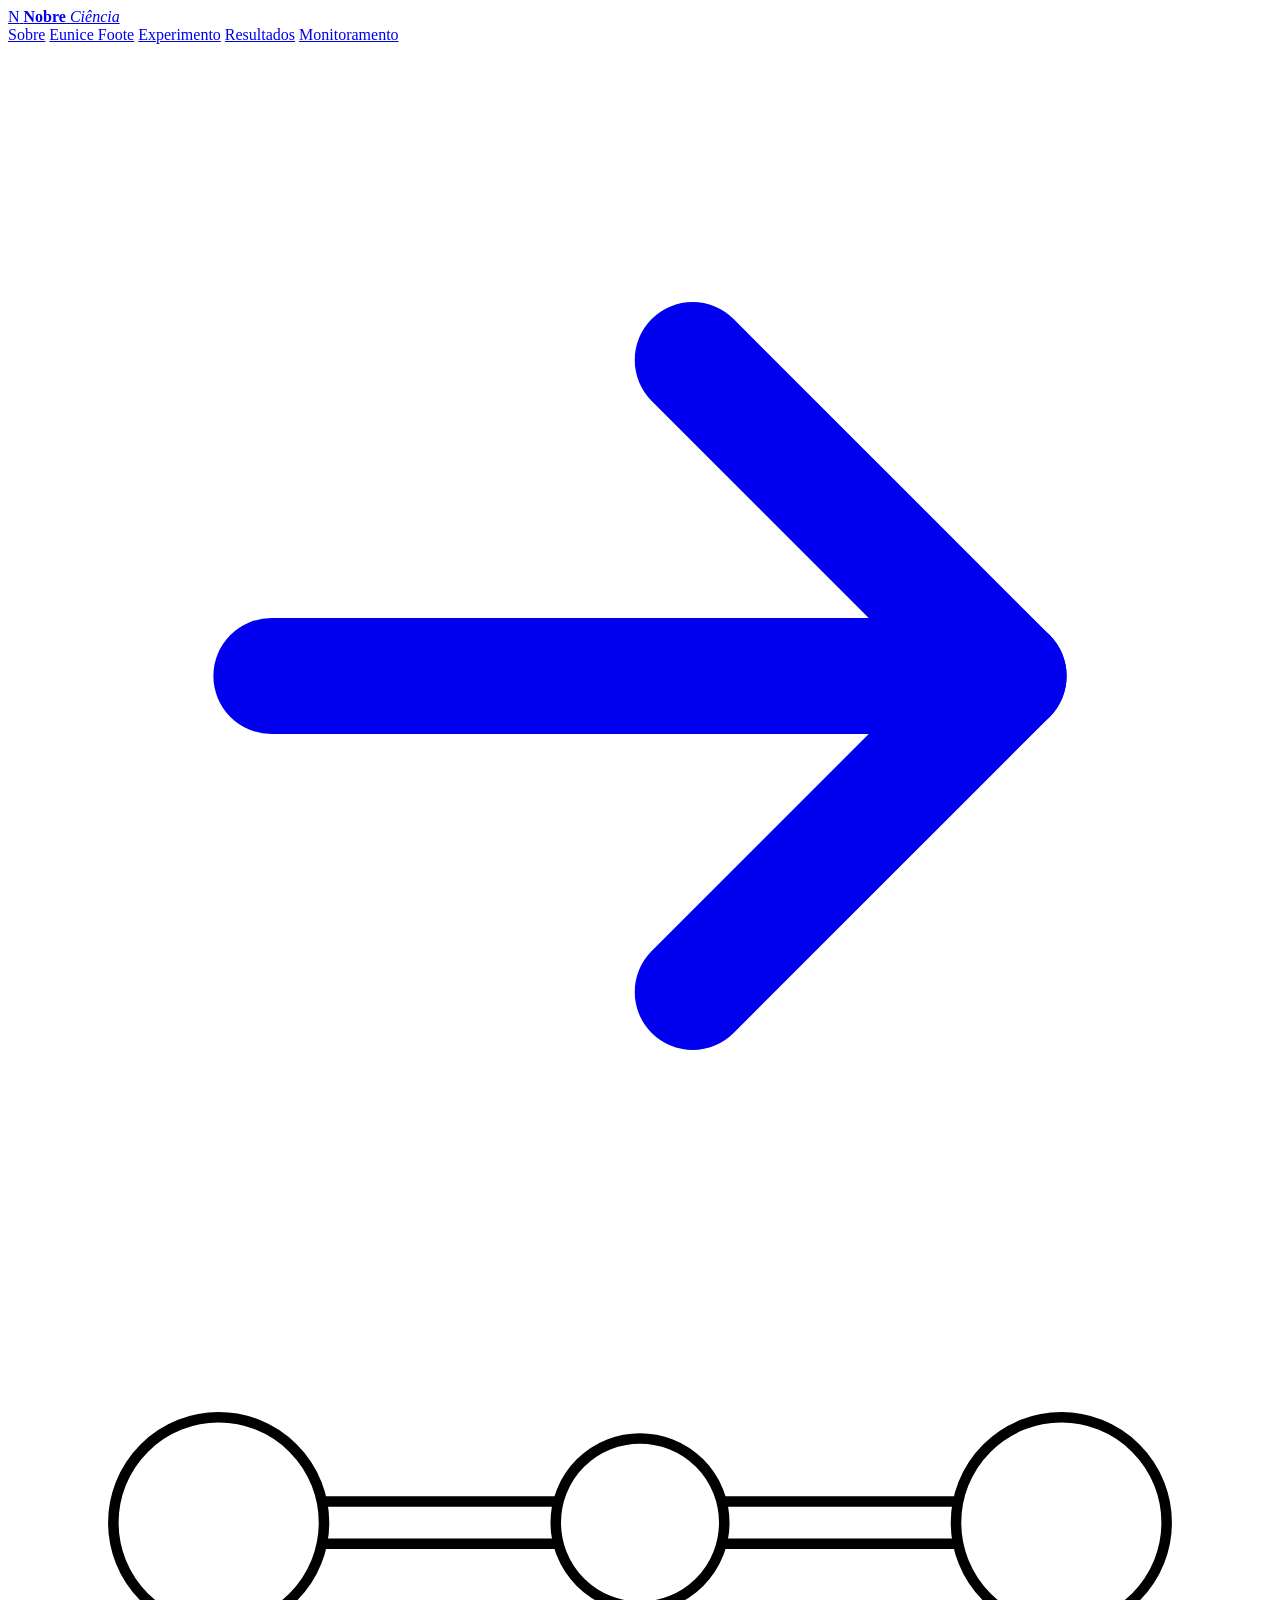
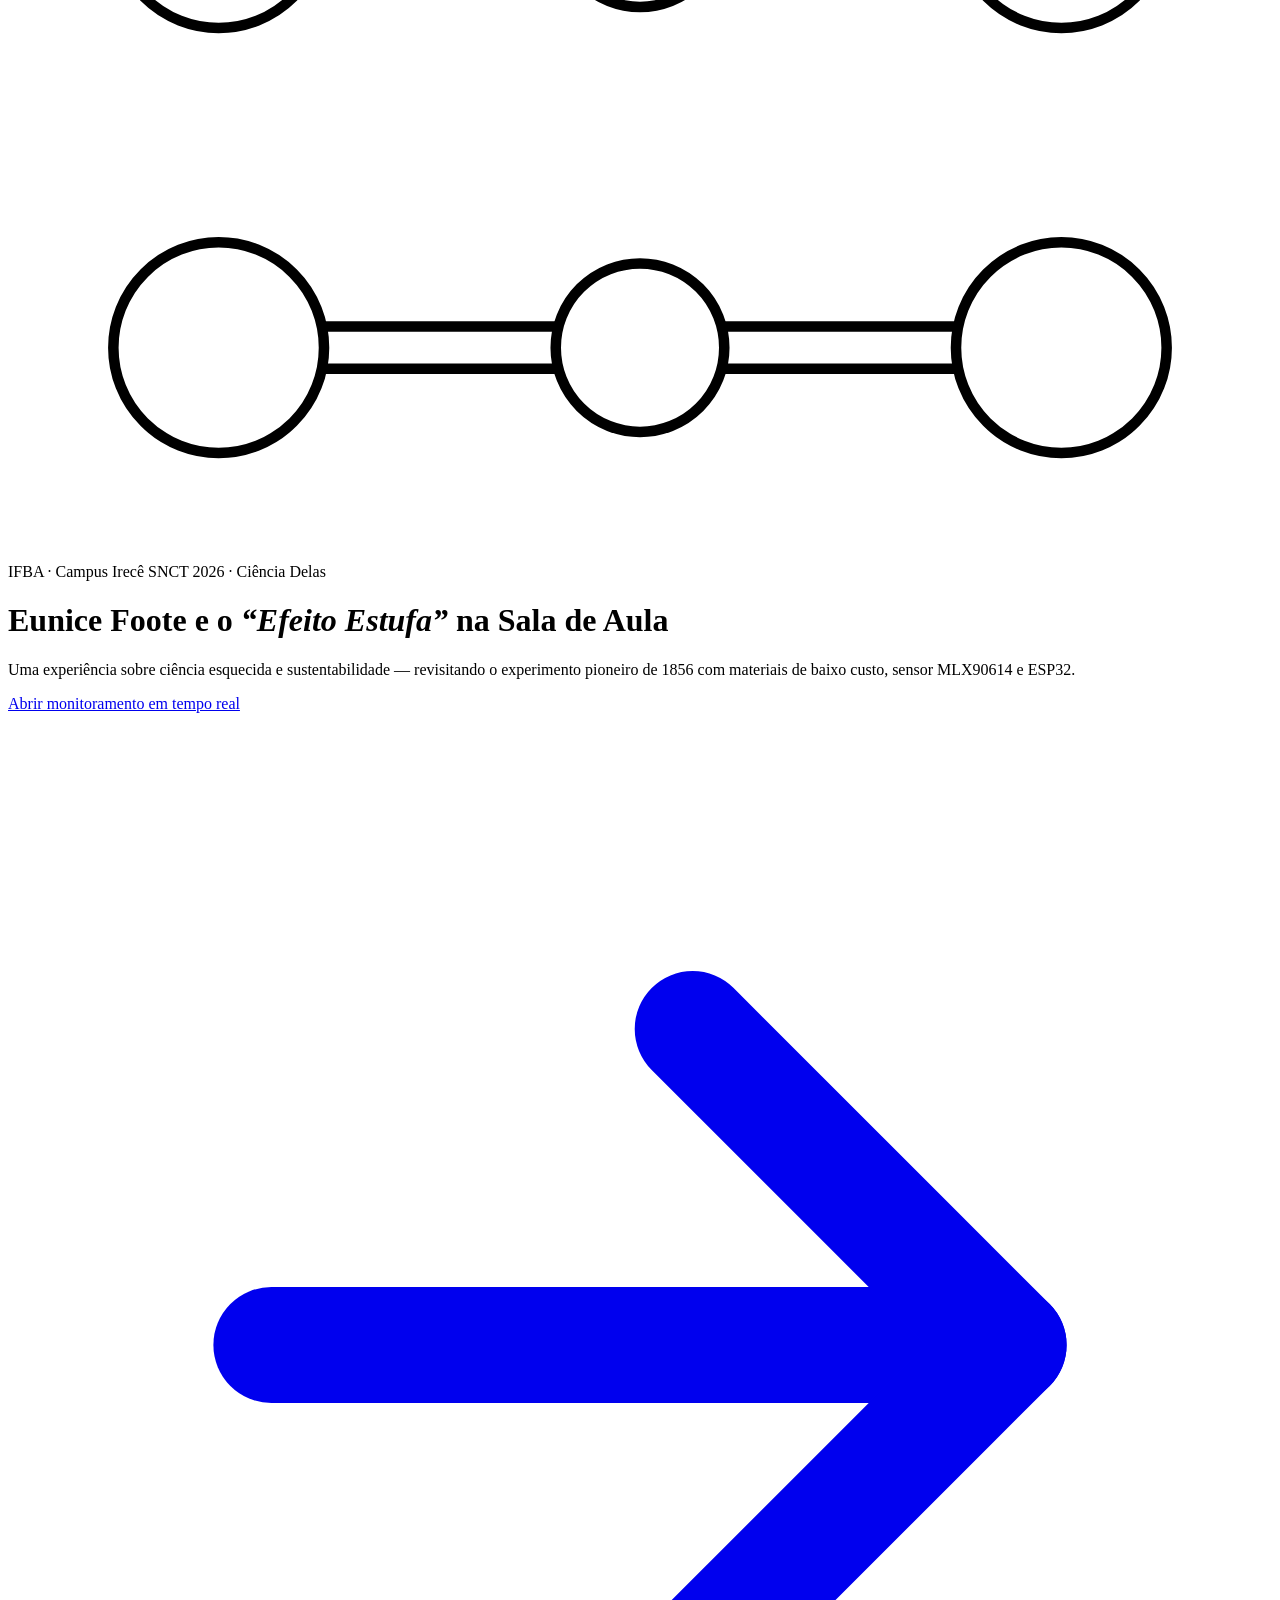
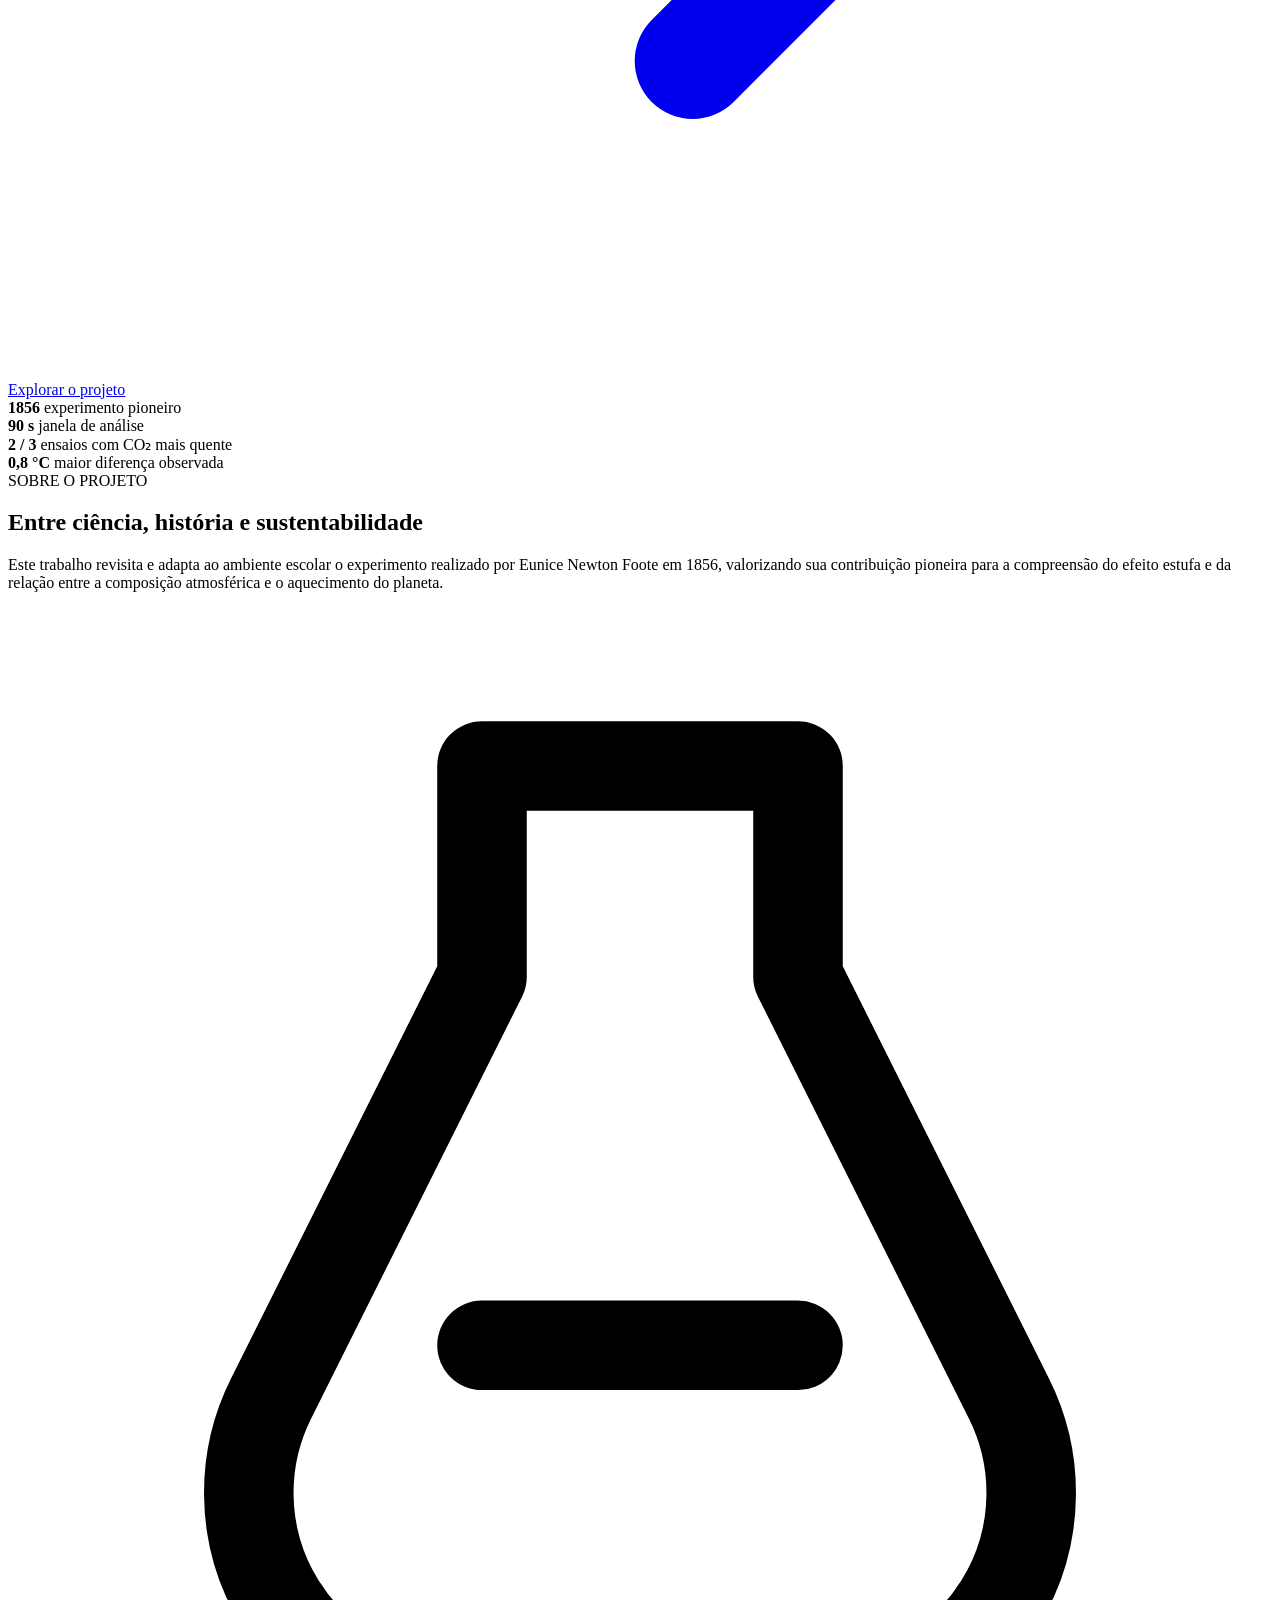
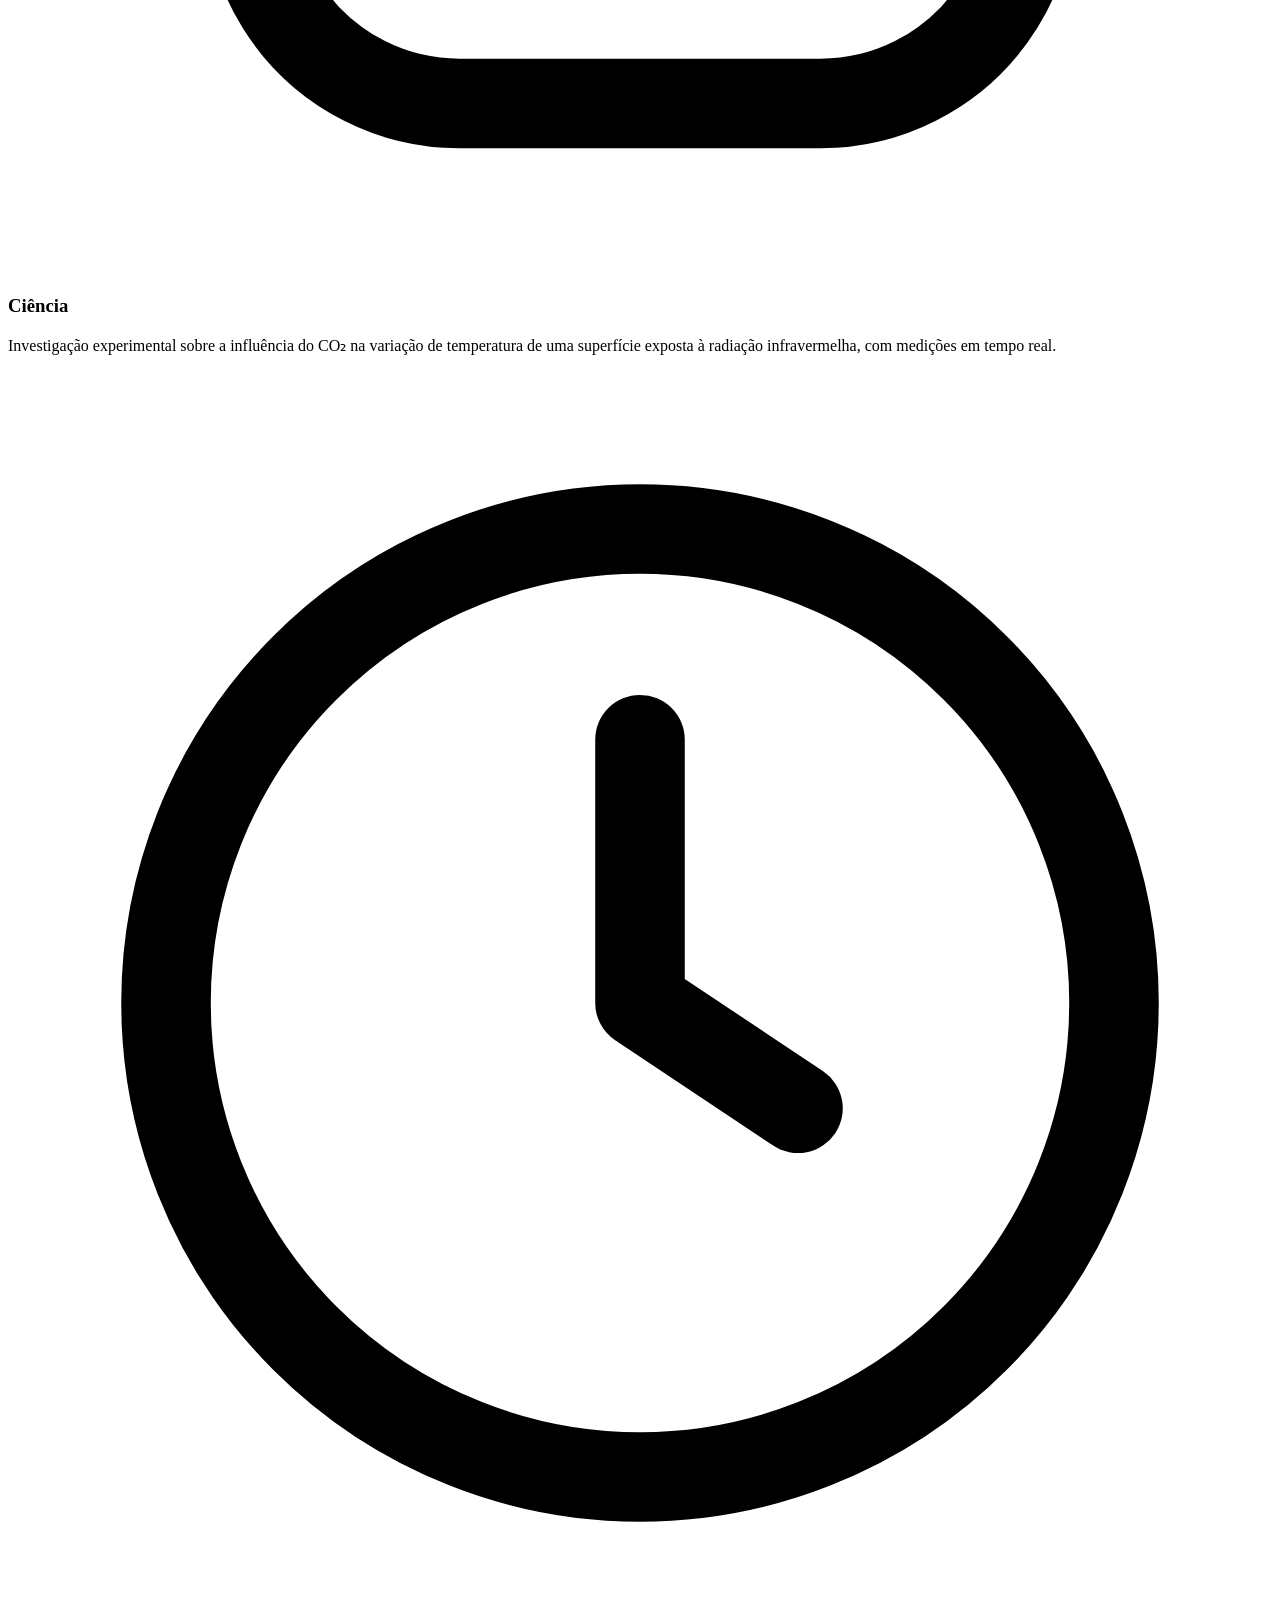
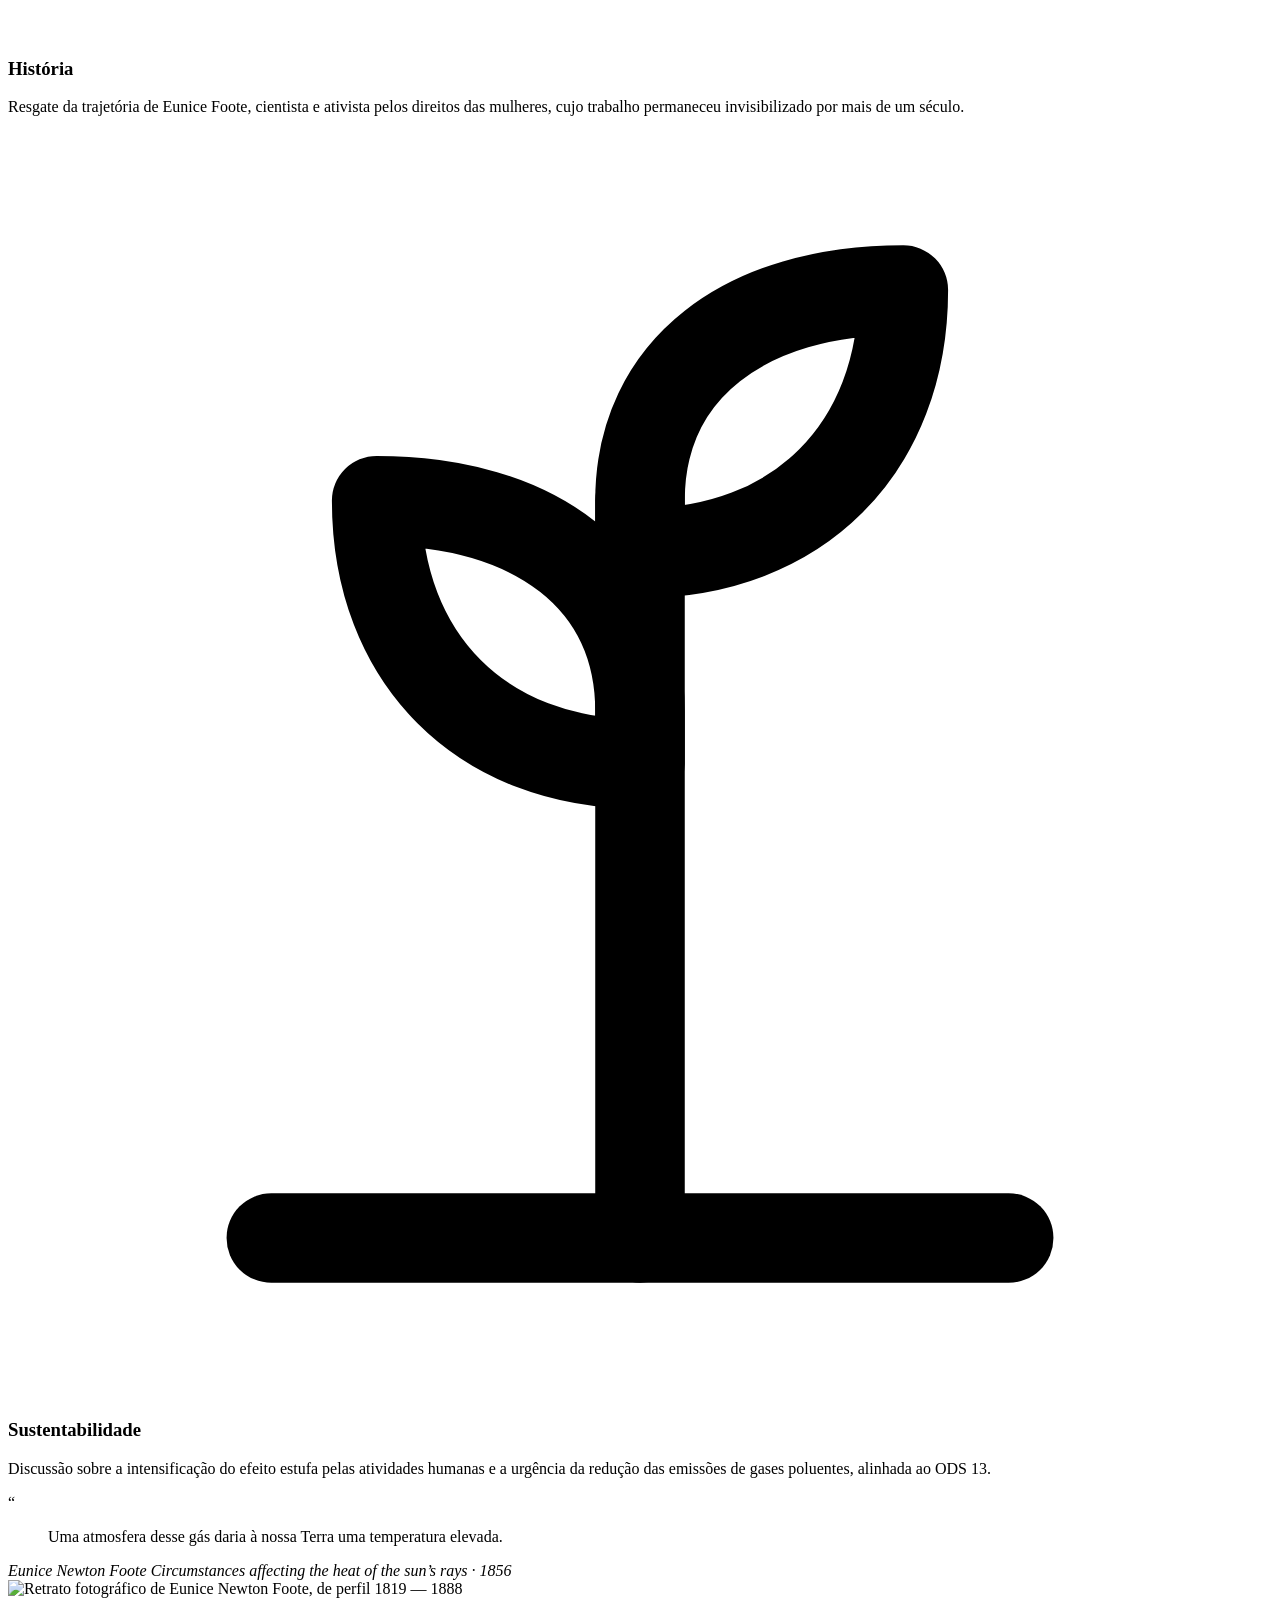
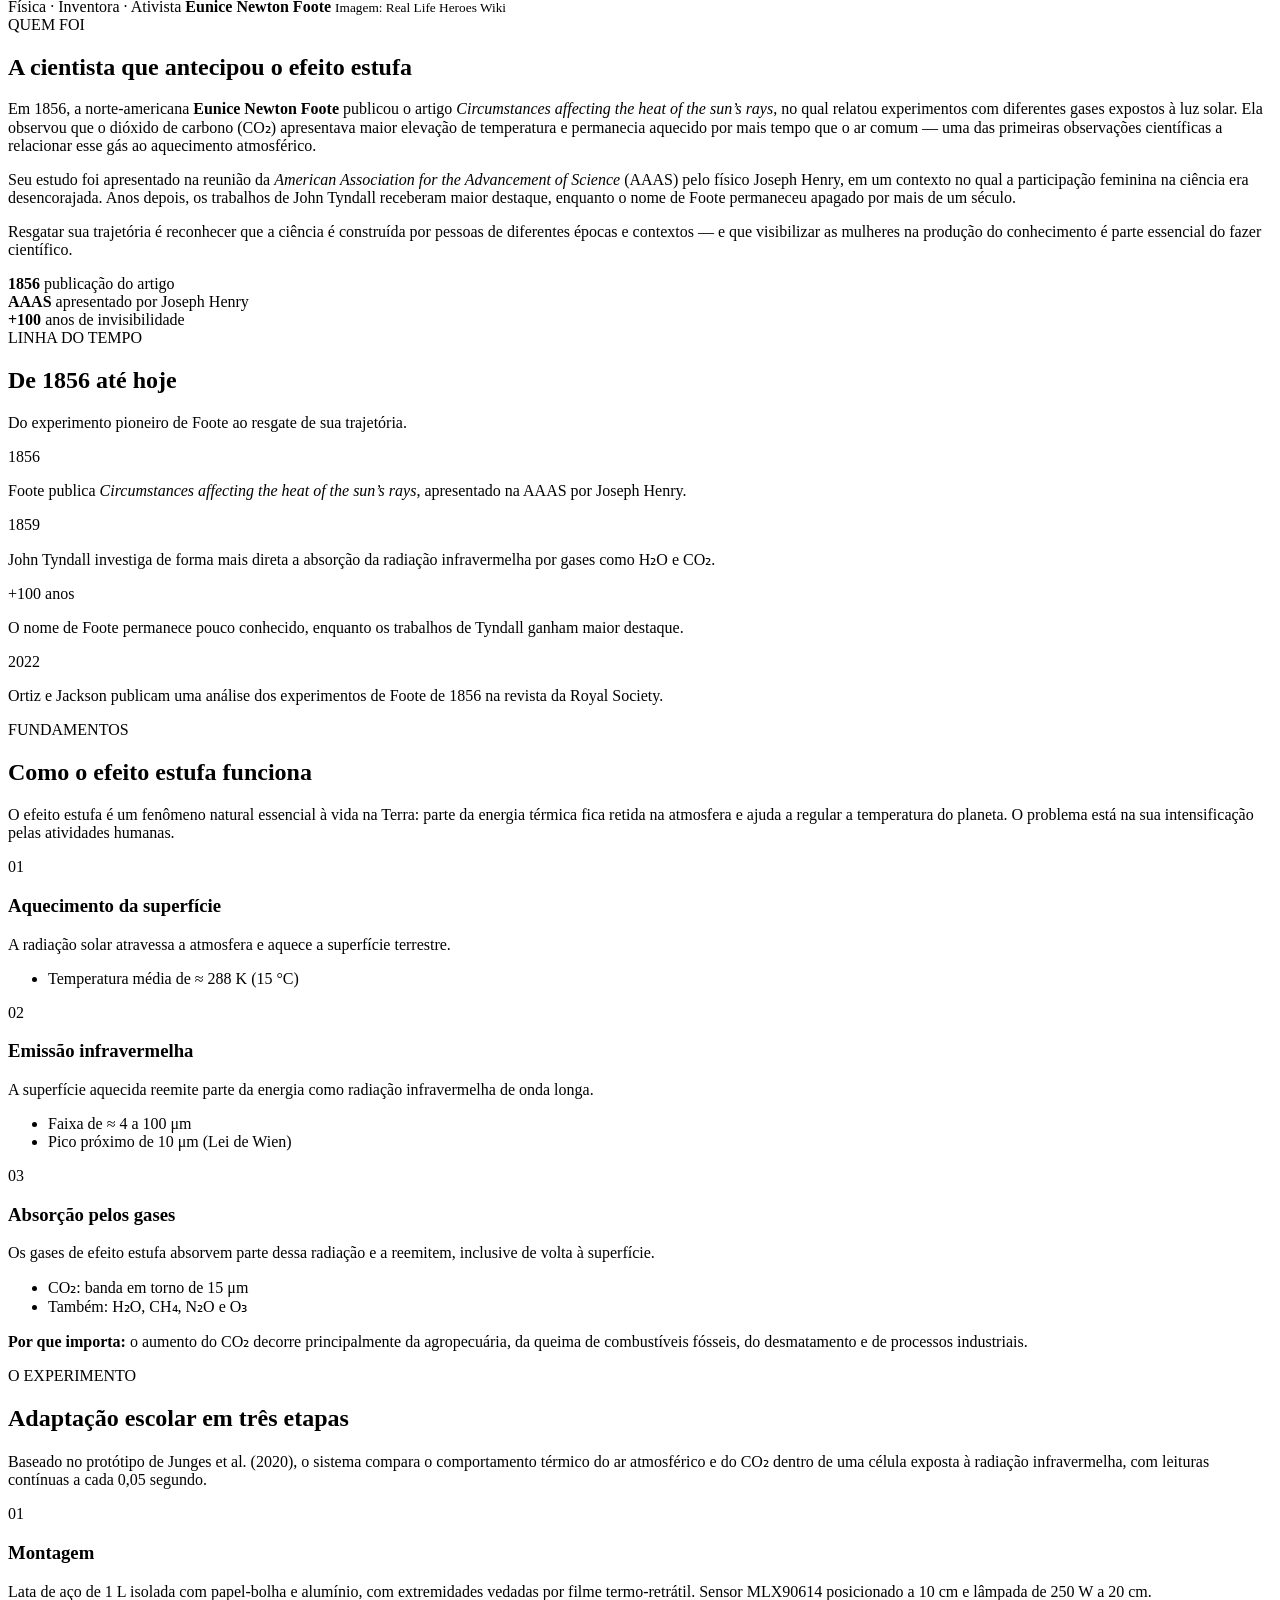
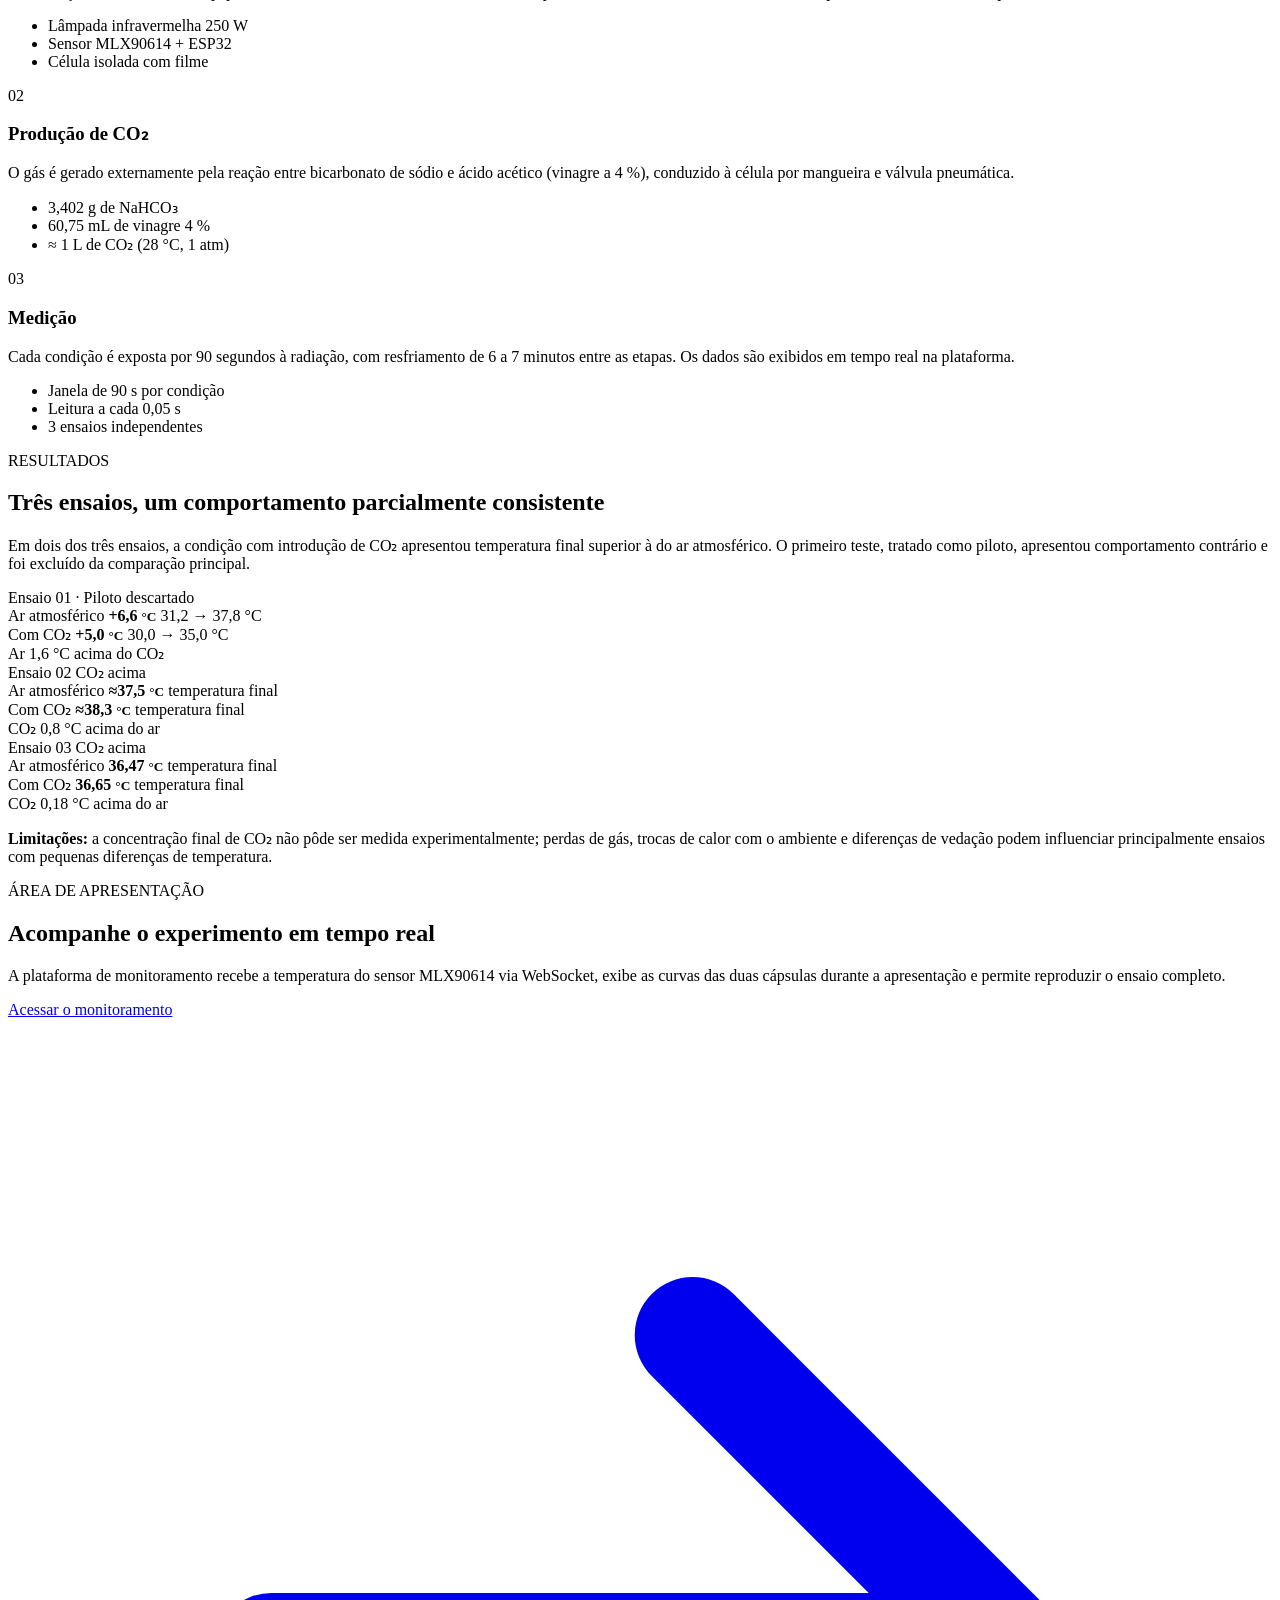
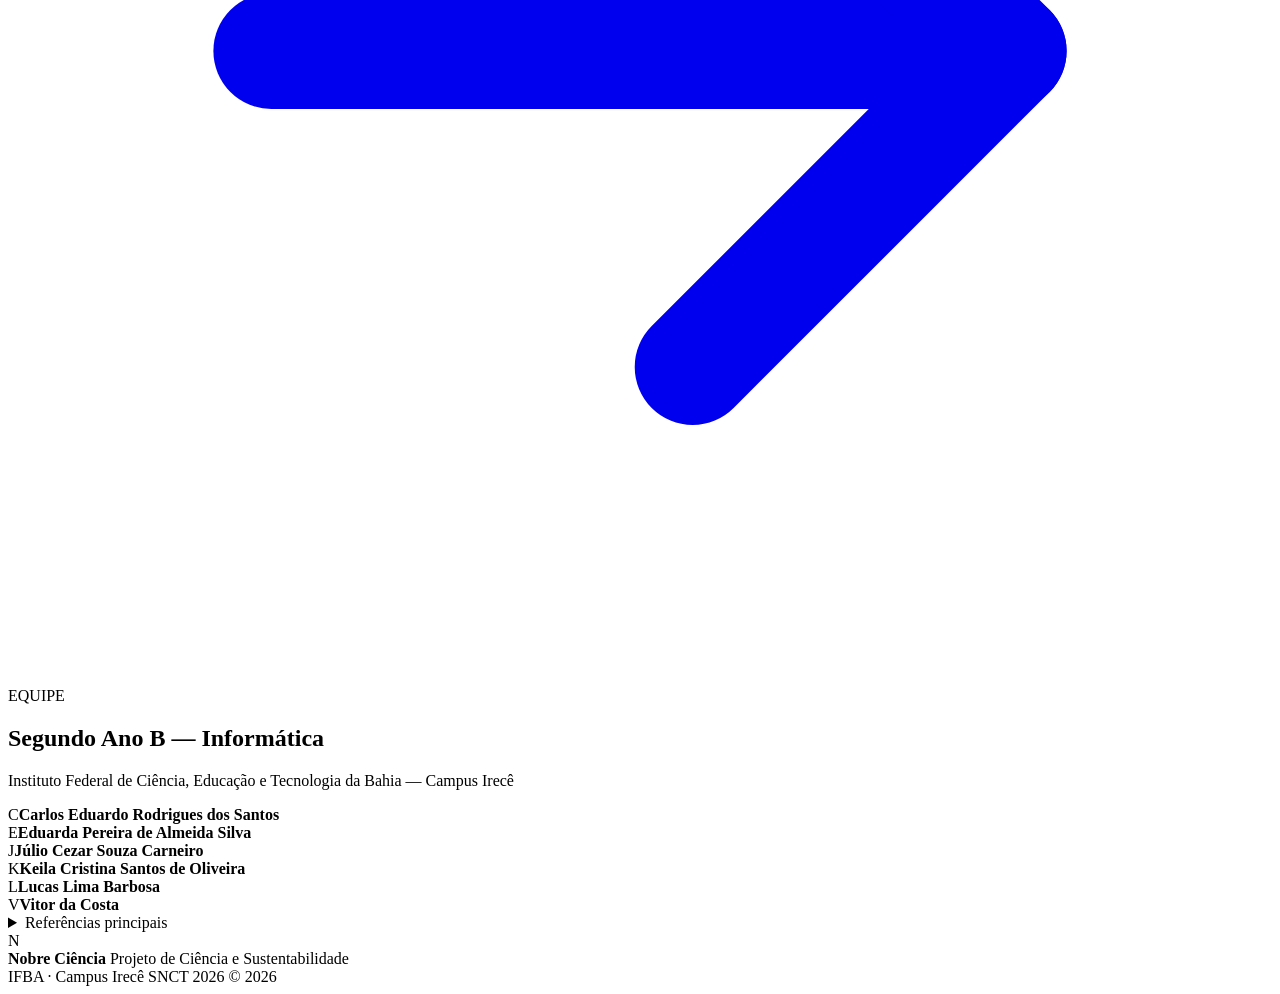
==== commit 24447e63: "Update stylesheets and add timeline section" ====
--- a/public/index.html
+++ b/public/index.html
@@ -12,10 +12,12 @@
     <link rel="preconnect" href="https://fonts.gstatic.com" crossorigin>
     <link href="https://fonts.googleapis.com/css2?family=Cinzel:wght@400;500;600;700&family=Inter:wght@400;500;600;700;800&display=swap" rel="stylesheet">
 
-    <link rel="stylesheet" href="landing.css">
+    <link rel="stylesheet" href="landing-v6.css">
 </head>
 
 <body>
+
+<div class="progresso" aria-hidden="true"></div>
 
 <!-- ===================== TOP NAV ===================== -->
 <nav class="topnav">
@@ -48,6 +50,16 @@
 <header class="hero">
     <div class="hero-grid" aria-hidden="true"></div>
 
+    <svg class="hero-molecula hero-molecula-a" viewBox="0 0 120 40" fill="none" stroke="currentColor" stroke-width="1" aria-hidden="true">
+        <circle cx="20" cy="20" r="10"/><circle cx="60" cy="20" r="8"/><circle cx="100" cy="20" r="10"/>
+        <path d="M30 18h22M30 22h22M68 18h22M68 22h22"/>
+    </svg>
+    <svg class="hero-molecula hero-molecula-b" viewBox="0 0 120 40" fill="none" stroke="currentColor" stroke-width="1" aria-hidden="true">
+        <circle cx="20" cy="20" r="10"/><circle cx="60" cy="20" r="8"/><circle cx="100" cy="20" r="10"/>
+        <path d="M30 18h22M30 22h22M68 18h22M68 22h22"/>
+    </svg>
+
+    <div class="hero-layout">
     <div class="hero-inner">
 
         <div class="hero-badges">
@@ -97,13 +109,14 @@
             <span>maior diferença observada</span>
         </div>
     </div>
+    </div>
 </header>
 
 
 <main>
 
     <!-- ===================== SOBRE ===================== -->
-    <section class="section" id="sobre">
+    <section class="section split" id="sobre">
         <div class="section-head">
             <span class="eyebrow">SOBRE O PROJETO</span>
             <h2>Entre ciência, história e sustentabilidade</h2>
@@ -183,13 +196,13 @@
     <section class="section eunice" id="eunice">
         <div class="eunice-portrait">
             <div class="portrait-card">
-                <div class="portrait-halo" aria-hidden="true"></div>
-                <span class="portrait-mono" aria-hidden="true">EF</span>
+                <img class="portrait-foto" src="eunice.webp" alt="Retrato fotográfico de Eunice Newton Foote, de perfil" width="268" height="206">
                 <span class="portrait-year">1819 — 1888</span>
             </div>
             <div class="portrait-caption">
                 <span>Física · Inventora · Ativista</span>
                 <strong>Eunice Newton Foote</strong>
+                <small class="portrait-credito">Imagem: Real Life Heroes Wiki</small>
             </div>
         </div>
 
@@ -241,8 +254,88 @@
     </section>
 
 
+    <!-- ===================== LINHA DO TEMPO ===================== -->
+    <section class="section" id="historia">
+        <div class="section-head">
+            <span class="eyebrow">LINHA DO TEMPO</span>
+            <h2>De 1856 até hoje</h2>
+            <p>Do experimento pioneiro de Foote ao resgate de sua trajetória.</p>
+        </div>
+
+        <div class="linha-tempo">
+            <div class="tl-item">
+                <div class="tl-ano">1856</div>
+                <p>Foote publica <em>Circumstances affecting the heat of the sun’s rays</em>, apresentado na AAAS por Joseph Henry.</p>
+            </div>
+            <div class="tl-item">
+                <div class="tl-ano">1859</div>
+                <p>John Tyndall investiga de forma mais direta a absorção da radiação infravermelha por gases como H₂O e CO₂.</p>
+            </div>
+            <div class="tl-item">
+                <div class="tl-ano">+100 anos</div>
+                <p>O nome de Foote permanece pouco conhecido, enquanto os trabalhos de Tyndall ganham maior destaque.</p>
+            </div>
+            <div class="tl-item">
+                <div class="tl-ano">2022</div>
+                <p>Ortiz e Jackson publicam uma análise dos experimentos de Foote de 1856 na revista da Royal Society.</p>
+            </div>
+        </div>
+    </section>
+
+
+    <!-- ===================== FUNDAMENTOS ===================== -->
+    <section class="section split banda" id="efeito-estufa">
+        <div class="section-head">
+            <span class="eyebrow">FUNDAMENTOS</span>
+            <h2>Como o efeito estufa funciona</h2>
+            <p>
+                O efeito estufa é um fenômeno natural essencial à vida na Terra: parte da
+                energia térmica fica retida na atmosfera e ajuda a regular a temperatura do
+                planeta. O problema está na sua intensificação pelas atividades humanas.
+            </p>
+        </div>
+
+        <div class="steps">
+            <article class="step">
+                <span class="step-num">01</span>
+                <h3>Aquecimento da superfície</h3>
+                <p>A radiação solar atravessa a atmosfera e aquece a superfície terrestre.</p>
+                <ul class="step-list">
+                    <li>Temperatura média de ≈ 288 K (15 °C)</li>
+                </ul>
+            </article>
+
+            <article class="step">
+                <span class="step-num">02</span>
+                <h3>Emissão infravermelha</h3>
+                <p>A superfície aquecida reemite parte da energia como radiação infravermelha de onda longa.</p>
+                <ul class="step-list">
+                    <li>Faixa de ≈ 4 a 100 μm</li>
+                    <li>Pico próximo de 10 μm (Lei de Wien)</li>
+                </ul>
+            </article>
+
+            <article class="step">
+                <span class="step-num">03</span>
+                <h3>Absorção pelos gases</h3>
+                <p>Os gases de efeito estufa absorvem parte dessa radiação e a reemitem, inclusive de volta à superfície.</p>
+                <ul class="step-list">
+                    <li>CO₂: banda em torno de 15 μm</li>
+                    <li>Também: H₂O, CH₄, N₂O e O₃</li>
+                </ul>
+            </article>
+        </div>
+
+        <p class="resultado-nota">
+            <strong>Por que importa:</strong> o aumento do CO₂ decorre principalmente da
+            agropecuária, da queima de combustíveis fósseis, do desmatamento e de processos
+            industriais.
+        </p>
+    </section>
+
+
     <!-- ===================== EXPERIMENTO ===================== -->
-    <section class="section" id="experimento">
+    <section class="section split" id="experimento">
         <div class="section-head">
             <span class="eyebrow">O EXPERIMENTO</span>
             <h2>Adaptação escolar em três etapas</h2>
@@ -304,7 +397,7 @@
 
 
     <!-- ===================== RESULTADOS ===================== -->
-    <section class="section resultados" id="resultados">
+    <section class="section resultados banda" id="resultados">
         <div class="section-head">
             <span class="eyebrow">RESULTADOS</span>
             <h2>Três ensaios, um comportamento parcialmente consistente</h2>
@@ -442,6 +535,24 @@
         </div>
     </section>
 
+    <!-- ===================== REFERÊNCIAS ===================== -->
+    <section class="section refs" id="referencias">
+        <details class="refs-card">
+            <summary>Referências principais</summary>
+            <ul>
+                <li>FOOTE, Eunice Newton. Circumstances affecting the heat of the sun’s rays. <em>The American Journal of Science and Arts</em>, 2. ser., v. 22, n. 66, p. 382–383, nov. 1856.</li>
+                <li>JUNGES, A. L.; BÜHLER, A. J.; MASSONI, N. T.; SIEBENEICHLER, A. F. S. O “efeito estufa” na sala de aula: um experimento de baixo custo para demonstrar a absorção de radiação infravermelha por gases estufa como o dióxido de carbono. <em>Caderno Brasileiro de Ensino de Física</em>, v. 37, n. 2, p. 849–864, 2020.</li>
+                <li>ORTIZ, Joseph D.; JACKSON, Roland. Understanding Eunice Foote’s 1856 experiments: heat absorption by atmospheric gases. <em>Notes and Records</em>, v. 76, n. 1, p. 67–84, 2022.</li>
+                <li>AMERICAN INSTITUTE OF PHYSICS. Eunice Foote: a once forgotten climate science pioneer. AIP, 2022.</li>
+                <li>JOOSSE, Tess. Eunice Newton Foote’s 1856 experiment. <em>APS News</em>, jul. 2023.</li>
+                <li>FLEMING, James Rodger. Historical perspectives on climate change. New York: Oxford University Press, 1998.</li>
+                <li>JUNGES, A. L.; SANTOS, V. Y.; MASSONI, N. T.; SANTOS, F. A. C. Efeito estufa e aquecimento global: uma abordagem conceitual a partir da Física para educação básica. <em>Experiências em Ensino de Ciências</em>, v. 5, p. 126–151, 2018.</li>
+                <li>ACADEMIA AUSTRALIANA DE CIÊNCIAS. A ciência das mudanças climáticas: perguntas e respostas. Canberra, 2015.</li>
+                <li>A lista completa está no resumo expandido do projeto.</li>
+            </ul>
+        </details>
+    </section>
+
 </main>
 
 
@@ -465,5 +576,59 @@
     </div>
 </footer>
 
+<script>
+(function () {
+    var doc = document, raiz = doc.documentElement;
+    var reduzir = window.matchMedia('(prefers-reduced-motion: reduce)').matches;
+    raiz.classList.add('js');
+
+    /* Aparecer ao rolar */
+    var alvos = doc.querySelectorAll('.section-head, .pillars, .steps, .resultados-grid, .resultado-nota, .equipe-grid, .quote-section, .cta-card, .eunice-portrait, .eunice-bio, .linha-tempo, .refs-card');
+    alvos.forEach(function (el) { el.classList.add('reveal'); });
+
+    if (reduzir || !('IntersectionObserver' in window)) {
+        alvos.forEach(function (el) { el.classList.add('visivel'); });
+    } else {
+        var io = new IntersectionObserver(function (itens) {
+            itens.forEach(function (i) {
+                if (i.isIntersecting) { i.target.classList.add('visivel'); io.unobserve(i.target); }
+            });
+        }, { threshold: 0.12, rootMargin: '0px 0px -6% 0px' });
+        alvos.forEach(function (el) { io.observe(el); });
+    }
+
+    /* Barra de progresso e menu compacto */
+    var barra = doc.querySelector('.progresso');
+    var menu = doc.querySelector('.topnav');
+    var aguardando = false;
+
+    function atualizar() {
+        var total = raiz.scrollHeight - window.innerHeight;
+        barra.style.transform = 'scaleX(' + (total > 0 ? window.scrollY / total : 0) + ')';
+        menu.classList.toggle('rolou', window.scrollY > 30);
+        aguardando = false;
+    }
+
+    window.addEventListener('scroll', function () {
+        if (!aguardando) { aguardando = true; requestAnimationFrame(atualizar); }
+    }, { passive: true });
+    atualizar();
+
+    /* Destaca no menu a seção que está na tela */
+    if ('IntersectionObserver' in window) {
+        var links = {};
+        doc.querySelectorAll('.topnav-links a[href^="#"]').forEach(function (a) { links[a.getAttribute('href').slice(1)] = a; });
+        var so = new IntersectionObserver(function (itens) {
+            itens.forEach(function (i) {
+                if (i.isIntersecting) {
+                    Object.keys(links).forEach(function (k) { links[k].classList.toggle('ativo', k === i.target.id); });
+                }
+            });
+        }, { rootMargin: '-40% 0px -55% 0px' });
+        Object.keys(links).forEach(function (id) { var s = doc.getElementById(id); if (s) so.observe(s); });
+    }
+})();
+</script>
+
 </body>
 </html>
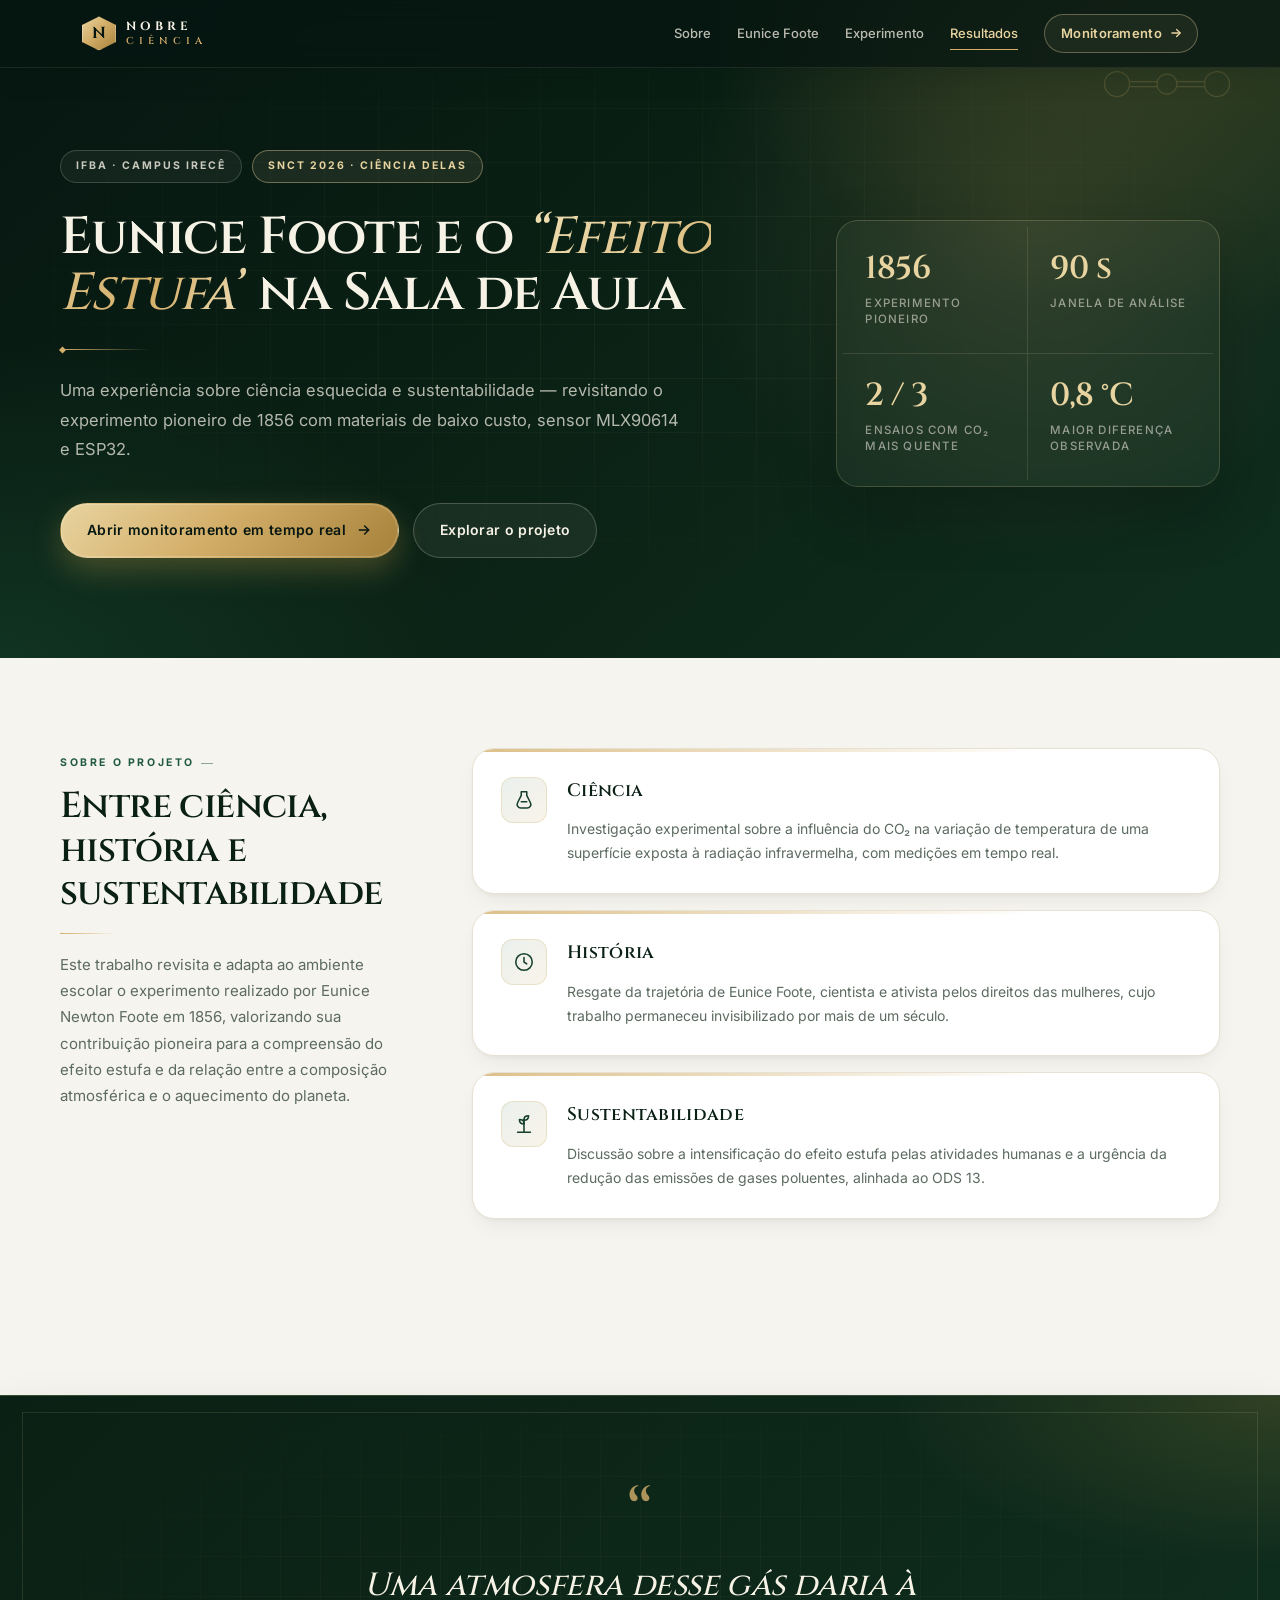
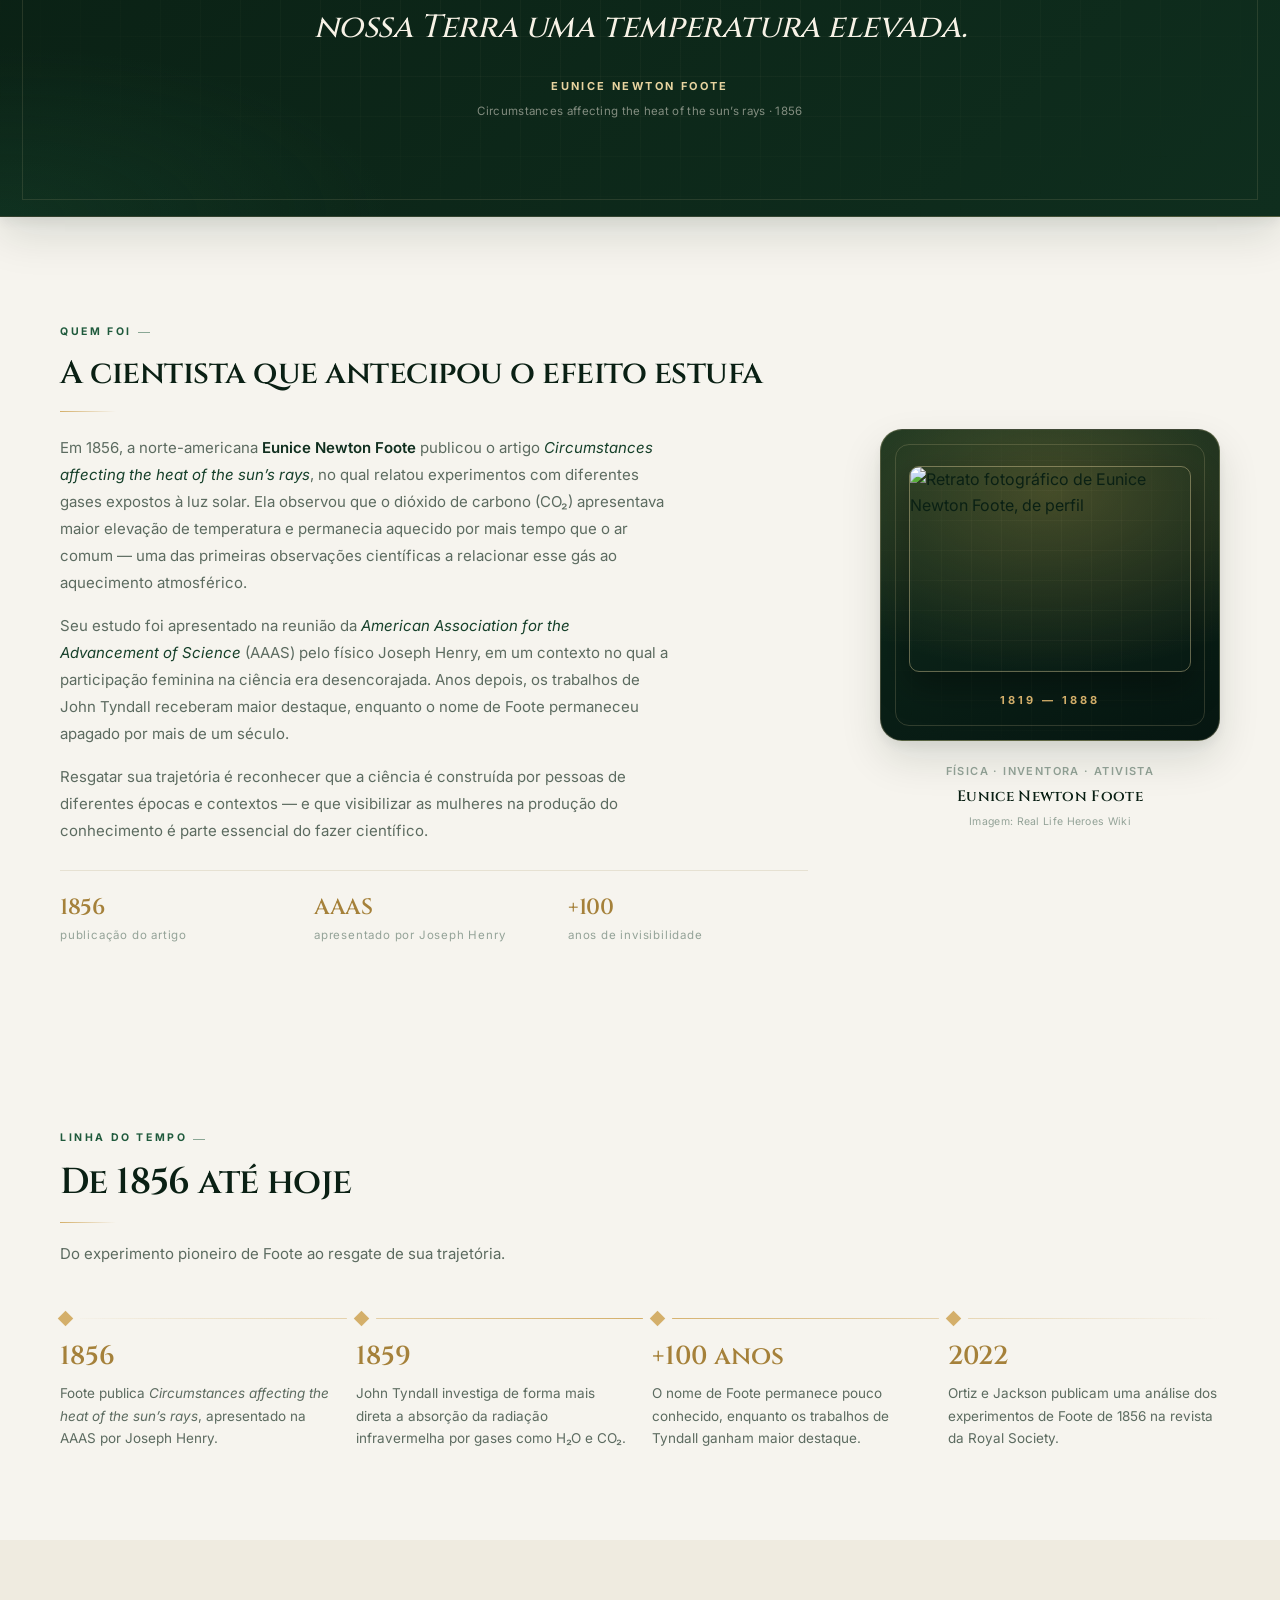
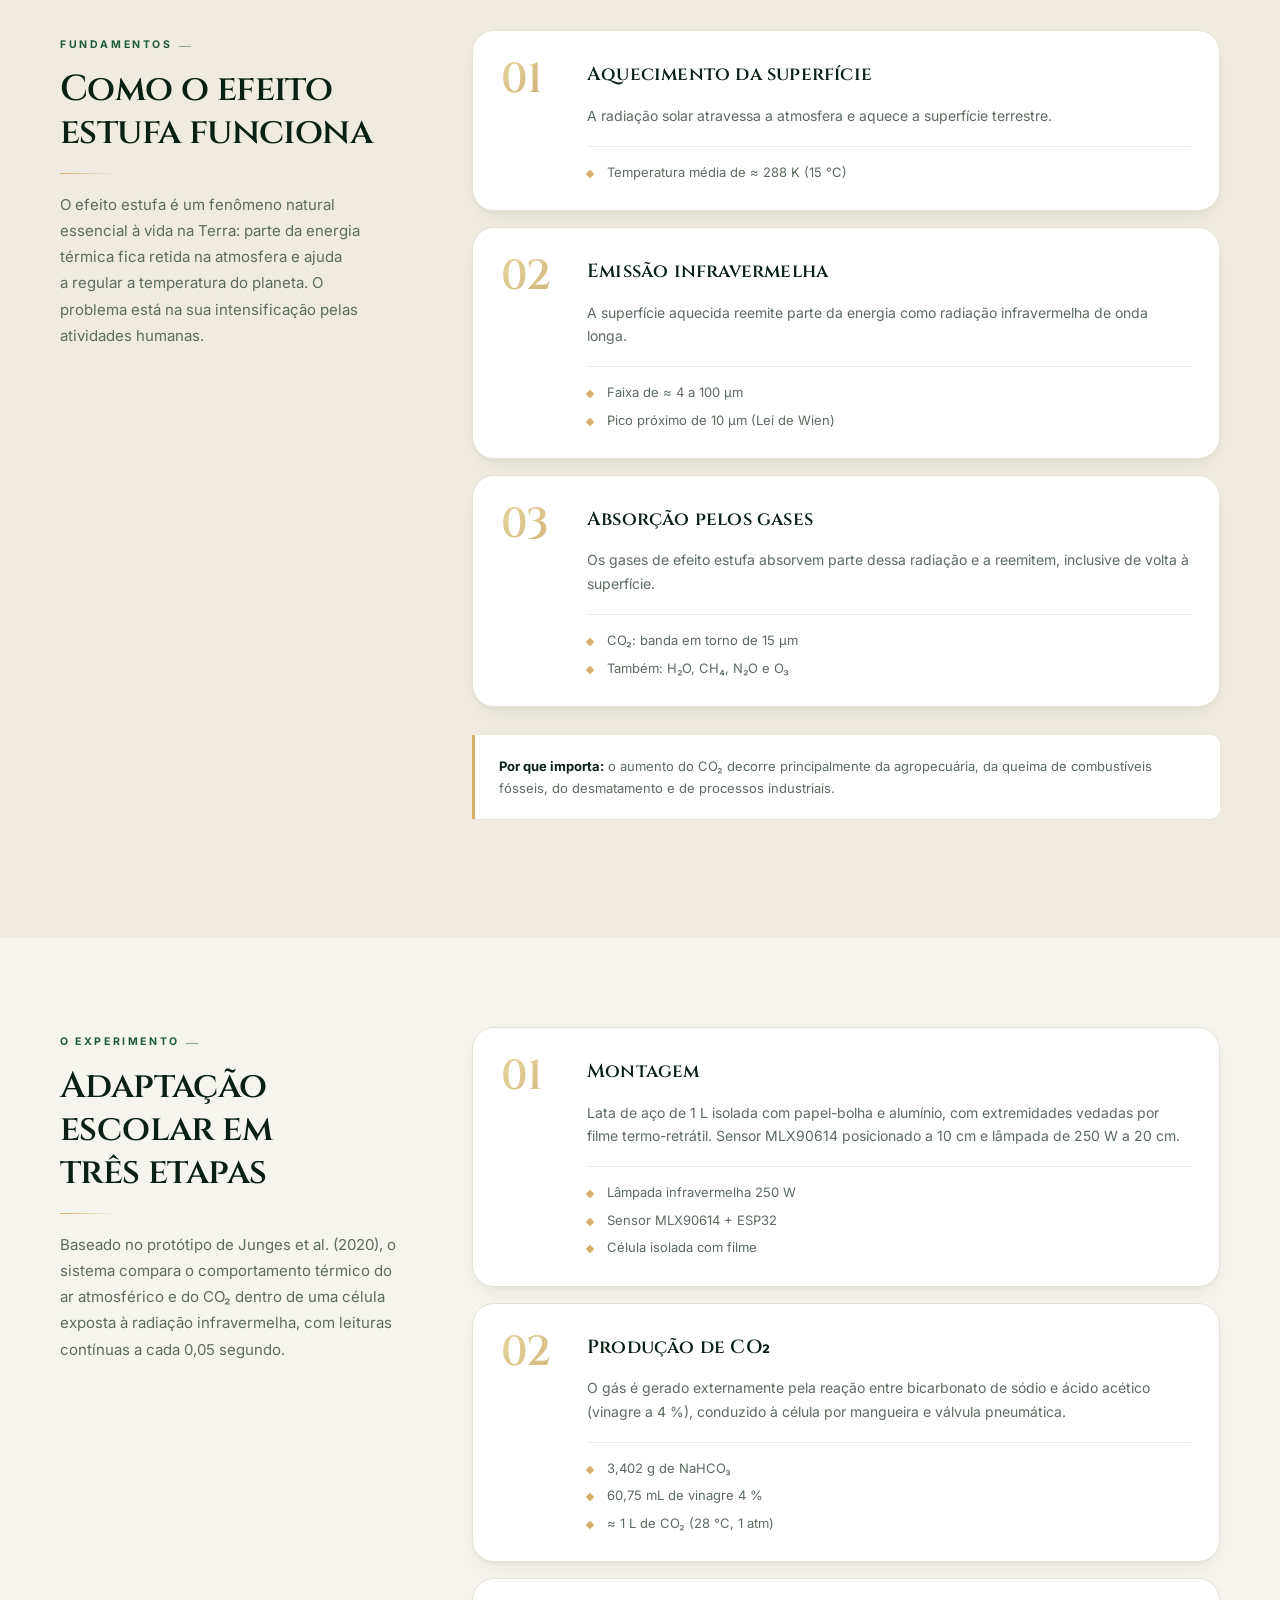
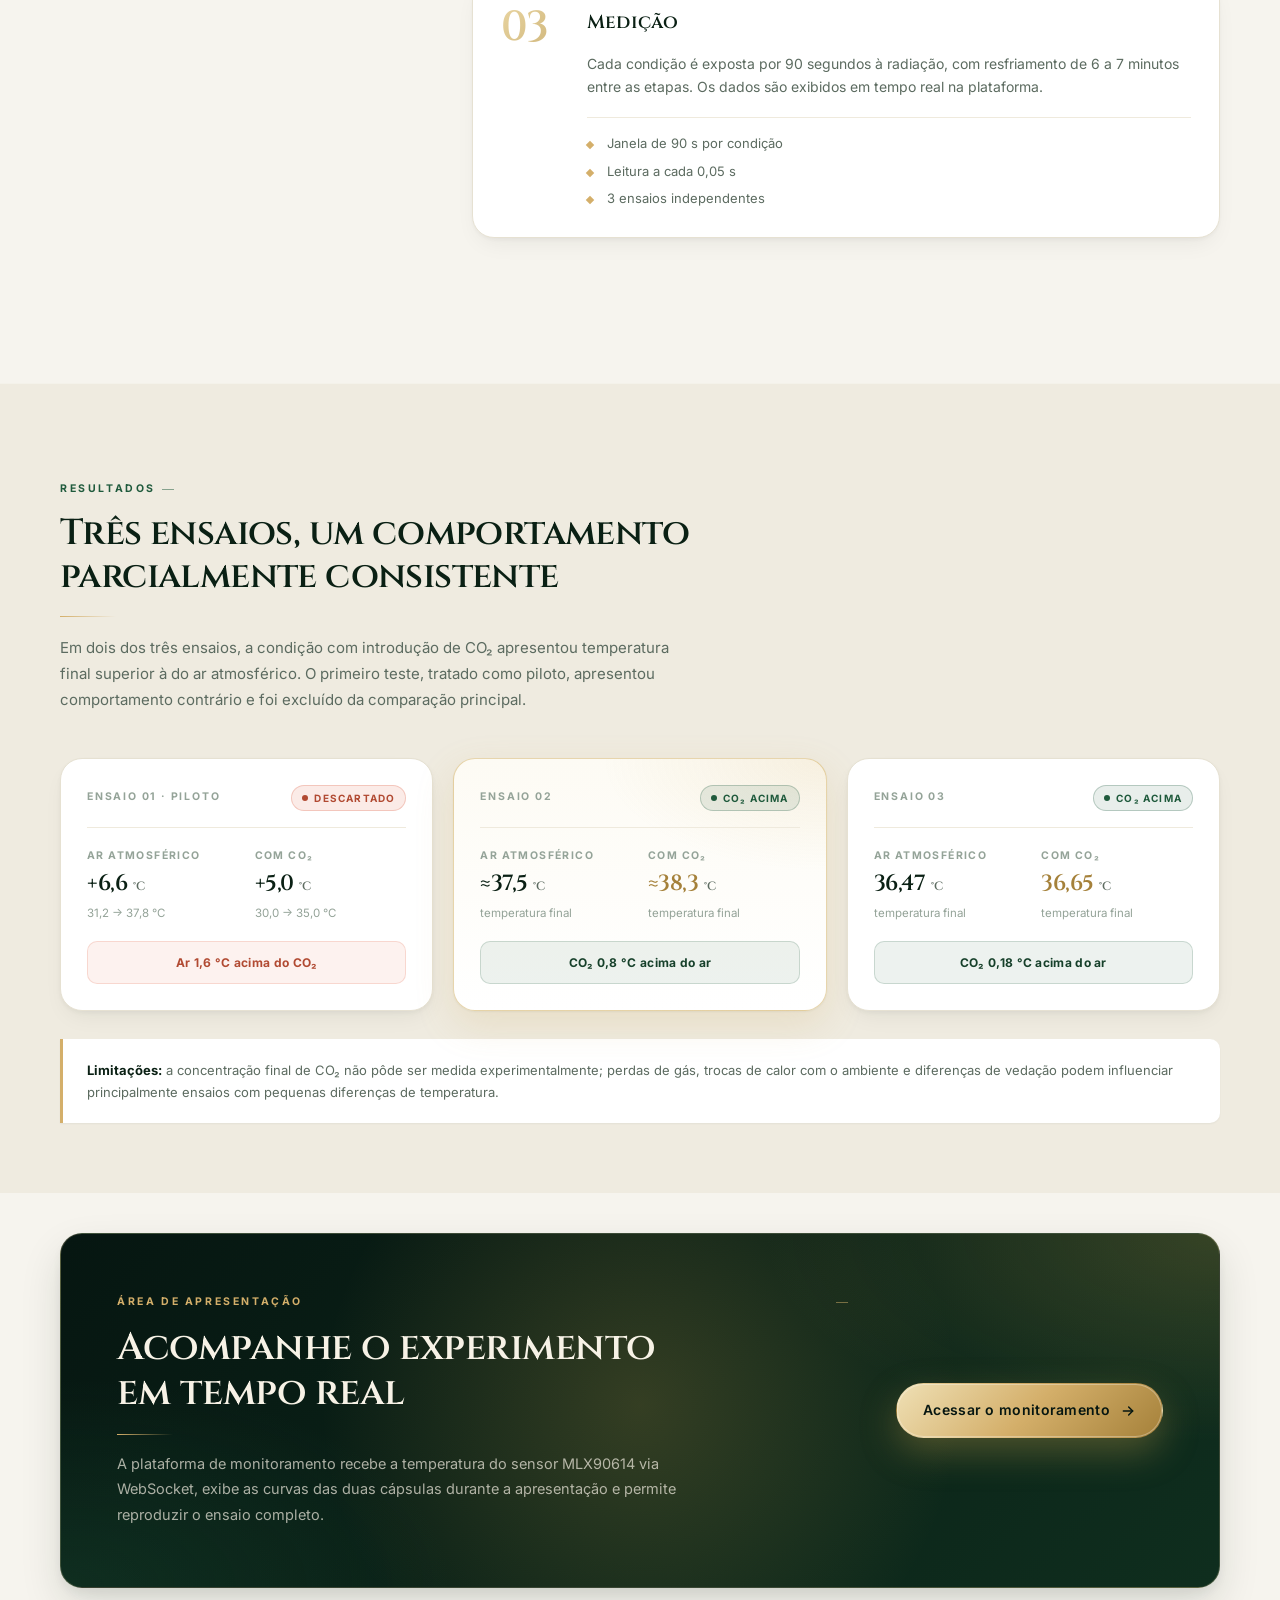
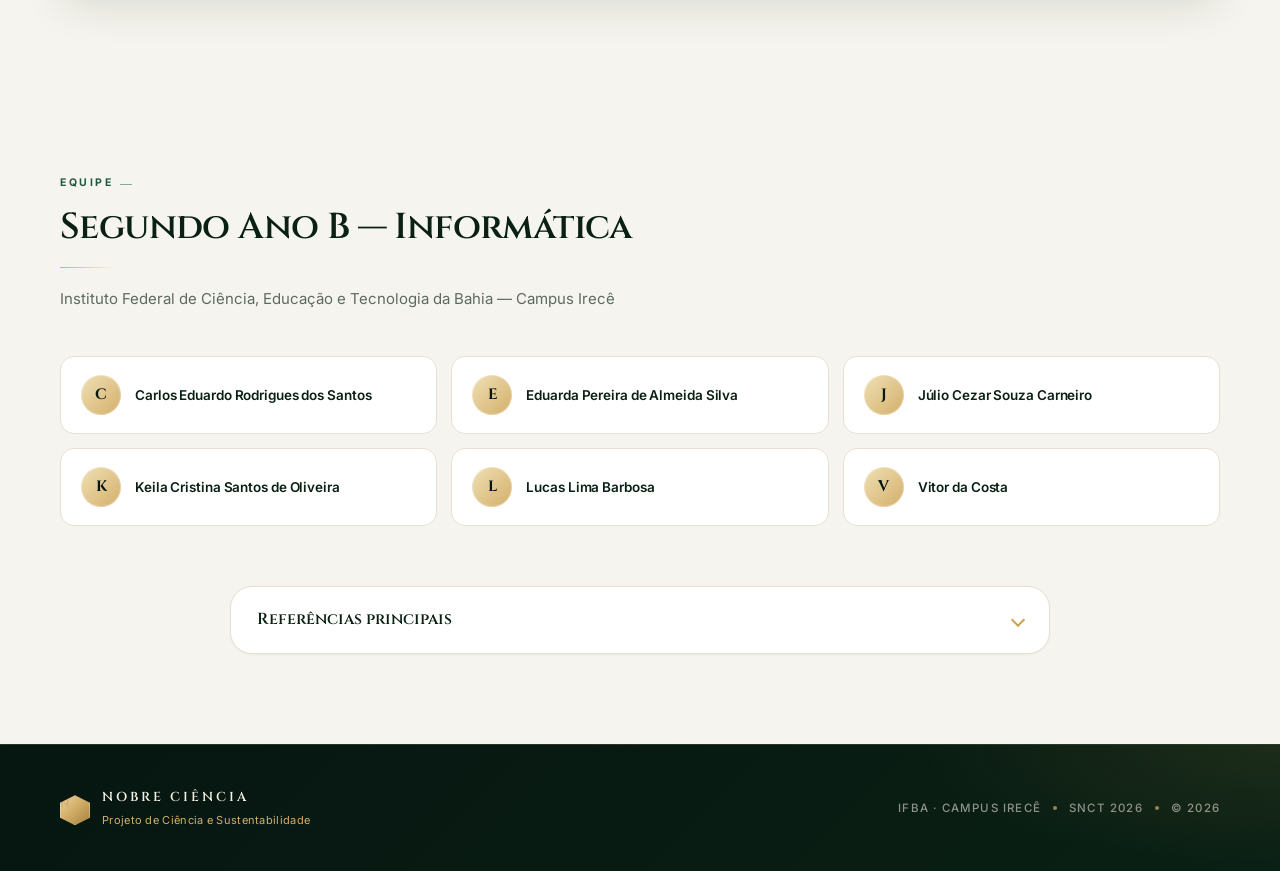
==== commit b39e431d: "Change stylesheet link from landing-v6.css to landing.css" ====
--- a/public/index.html
+++ b/public/index.html
@@ -12,7 +12,7 @@
     <link rel="preconnect" href="https://fonts.gstatic.com" crossorigin>
     <link href="https://fonts.googleapis.com/css2?family=Cinzel:wght@400;500;600;700&family=Inter:wght@400;500;600;700;800&display=swap" rel="stylesheet">
 
-    <link rel="stylesheet" href="landing-v6.css">
+    <link rel="stylesheet" href="landing.css">
 </head>
 
 <body>
--- a/public/landing.css
+++ b/public/landing.css
@@ -0,0 +1,1864 @@
+/* ============================================================
+   NOBRE CIÊNCIA — LANDING
+   ============================================================ */
+
+* { box-sizing: border-box; margin: 0; padding: 0; }
+
+:root {
+    --verde-950: #061611;
+    --verde-900: #0A2014;
+    --verde-800: #0F2E1E;
+    --verde-700: #16402A;
+    --verde-600: #1F5A3C;
+    --verde-500: #2E7A54;
+    --verde-300: #A8C9B6;
+
+    --dourado-200: #F4E9C8;
+    --dourado-300: #EFE0B5;
+    --dourado-400: #E8D4A0;
+    --dourado-500: #D4AF6A;
+    --dourado-600: #C9A24B;
+    --dourado-700: #A5813A;
+    --dourado-800: #7A5E28;
+
+    --fundo:        #F6F4EE;
+    --fundo-2:      #EFEBE0;
+    --branco:       #FFFFFF;
+    --texto:        #0A2014;
+    --texto-sec:    #5C6B60;
+    --texto-mute:   #94A398;
+    --borda:        #E6E1D2;
+    --borda-2:      #EFEADD;
+
+    --sombra-1: 0 1px 2px rgba(10, 32, 20, .05);
+    --sombra-2: 0 6px 18px rgba(10, 32, 20, .07), 0 1px 3px rgba(10, 32, 20, .04);
+    --sombra-3: 0 18px 42px rgba(10, 32, 20, .12), 0 6px 12px rgba(10, 32, 20, .06);
+    --sombra-dourada: 0 14px 34px rgba(201, 162, 75, .28);
+
+    --radius-sm: 10px;
+    --radius:    14px;
+    --radius-lg: 22px;
+
+    --max: 1160px;
+}
+
+html { scroll-behavior: smooth; }
+
+body {
+    font-family: "Inter", -apple-system, BlinkMacSystemFont, "Segoe UI", Arial, sans-serif;
+    background: var(--fundo);
+    color: var(--texto);
+    -webkit-font-smoothing: antialiased;
+    line-height: 1.6;
+    overflow-x: hidden;
+}
+
+img, svg { display: block; max-width: 100%; }
+a { color: inherit; text-decoration: none; }
+
+::selection { background: var(--dourado-500); color: var(--verde-950); }
+
+/* ============================================================
+   TOP NAV
+   ============================================================ */
+
+.topnav {
+    position: fixed;
+    top: 0; left: 0; right: 0;
+    z-index: 100;
+
+    background: rgba(6, 22, 17, .72);
+    backdrop-filter: blur(14px);
+    -webkit-backdrop-filter: blur(14px);
+
+    border-bottom: 1px solid rgba(232, 212, 160, .1);
+}
+
+.topnav-inner {
+    max-width: var(--max);
+    margin: auto;
+    padding: 14px 22px;
+
+    display: flex;
+    align-items: center;
+    justify-content: space-between;
+    gap: 20px;
+}
+
+.topnav-brand {
+    display: inline-flex;
+    align-items: center;
+    gap: 10px;
+    color: #F7F2E6;
+}
+
+.brand-mark {
+    width: 34px;
+    height: 34px;
+    display: flex;
+    align-items: center;
+    justify-content: center;
+    font-family: "Cinzel", serif;
+    font-size: 16px;
+    font-weight: 700;
+    color: var(--verde-950);
+    background: linear-gradient(135deg, var(--dourado-400) 0%, var(--dourado-500) 45%, var(--dourado-700) 100%);
+    clip-path: polygon(50% 0%, 100% 25%, 100% 75%, 50% 100%, 0% 75%, 0% 25%);
+    box-shadow: inset 0 0 0 1px rgba(255, 255, 255, .25), 0 4px 14px rgba(201, 162, 75, .3);
+}
+
+.brand-mark-sm { width: 30px; height: 30px; font-size: 14px; }
+
+.brand-name {
+    display: flex;
+    flex-direction: column;
+    line-height: 1;
+    font-family: "Cinzel", serif;
+    font-weight: 600;
+    letter-spacing: 4px;
+    text-transform: uppercase;
+}
+
+.brand-name strong { font-size: 12px; color: #F7F2E6; }
+.brand-name em {
+    font-style: normal;
+    font-size: 10px;
+    color: var(--dourado-500);
+    margin-top: 4px;
+    letter-spacing: 5px;
+}
+
+.topnav-links {
+    display: flex;
+    align-items: center;
+    gap: 26px;
+}
+
+.topnav-links a {
+    font-size: 13px;
+    font-weight: 500;
+    color: rgba(247, 242, 230, .75);
+    transition: color .2s ease;
+    position: relative;
+}
+
+.topnav-links a:hover { color: var(--dourado-400); }
+
+.topnav-cta {
+    display: inline-flex;
+    align-items: center;
+    gap: 7px;
+    padding: 8px 14px 8px 16px;
+    border-radius: 100px;
+    border: 1px solid rgba(232, 212, 160, .35);
+    background: rgba(232, 212, 160, .06);
+    color: var(--dourado-400) !important;
+    font-weight: 600 !important;
+    letter-spacing: .3px;
+    transition: background .2s ease, border-color .2s ease, transform .2s ease;
+}
+
+.topnav-cta:hover {
+    background: rgba(232, 212, 160, .14);
+    border-color: var(--dourado-500);
+    transform: translateY(-1px);
+}
+
+.topnav-cta svg { width: 14px; height: 14px; }
+
+/* ============================================================
+   HERO
+   ============================================================ */
+
+.hero {
+    position: relative;
+    overflow: hidden;
+    padding: 140px 22px 90px;
+    color: #F7F2E6;
+    background:
+        radial-gradient(900px 500px at 100% 0%, rgba(201, 162, 75, .18), transparent 65%),
+        radial-gradient(700px 500px at 0% 100%, rgba(31, 90, 60, .35), transparent 65%),
+        linear-gradient(140deg, #061611 0%, #0A2014 45%, #0F2E1E 100%);
+    text-align: center;
+}
+
+.hero-grid {
+    position: absolute;
+    inset: 0;
+    background-image:
+        linear-gradient(rgba(232, 212, 160, .05) 1px, transparent 1px),
+        linear-gradient(90deg, rgba(232, 212, 160, .05) 1px, transparent 1px);
+    background-size: 54px 54px;
+    mask-image: radial-gradient(ellipse 70% 60% at 50% 45%, #000 20%, transparent 80%);
+    -webkit-mask-image: radial-gradient(ellipse 70% 60% at 50% 45%, #000 20%, transparent 80%);
+    pointer-events: none;
+}
+
+.hero::after {
+    content: "";
+    position: absolute;
+    left: 50%; bottom: -1px;
+    transform: translateX(-50%);
+    width: 100%;
+    height: 1px;
+    background: linear-gradient(90deg, transparent, rgba(232, 212, 160, .35), transparent);
+}
+
+.hero-inner {
+    position: relative;
+    z-index: 1;
+    max-width: 900px;
+    margin: auto;
+}
+
+.hero-badges {
+    display: flex;
+    flex-wrap: wrap;
+    justify-content: center;
+    gap: 10px;
+    margin-bottom: 26px;
+}
+
+.hero-badge {
+    display: inline-flex;
+    align-items: center;
+    padding: 7px 15px;
+
+    font-size: 10.5px;
+    font-weight: 700;
+    letter-spacing: 2px;
+    text-transform: uppercase;
+
+    border-radius: 100px;
+    border: 1px solid rgba(247, 242, 230, .18);
+    background: rgba(247, 242, 230, .05);
+    color: rgba(247, 242, 230, .8);
+    backdrop-filter: blur(6px);
+}
+
+.hero-badge-gold {
+    border-color: rgba(232, 212, 160, .4);
+    background: rgba(232, 212, 160, .09);
+    color: var(--dourado-400);
+}
+
+.hero-title {
+    font-family: "Cinzel", serif;
+    font-weight: 600;
+    font-size: clamp(32px, 5.4vw, 60px);
+    line-height: 1.08;
+    letter-spacing: -1px;
+    color: #F7F2E6;
+    text-wrap: balance;
+}
+
+.hero-title em {
+    font-style: italic;
+    font-weight: 500;
+    background: linear-gradient(135deg, var(--dourado-300) 0%, var(--dourado-500) 55%, var(--dourado-700) 100%);
+    -webkit-background-clip: text;
+    background-clip: text;
+    color: transparent;
+}
+
+.hero-rule {
+    width: 90px;
+    height: 1px;
+    margin: 28px auto 26px;
+    background: linear-gradient(90deg, transparent, var(--dourado-500), transparent);
+    position: relative;
+}
+
+.hero-rule::before {
+    content: "";
+    position: absolute;
+    left: 50%; top: 50%;
+    width: 5px; height: 5px;
+    transform: translate(-50%, -50%) rotate(45deg);
+    background: var(--dourado-500);
+}
+
+.hero-subtitle {
+    font-size: clamp(14px, 1.4vw, 16.5px);
+    line-height: 1.75;
+    color: rgba(247, 242, 230, .72);
+    max-width: 680px;
+    margin: 0 auto 38px;
+    text-wrap: pretty;
+}
+
+.hero-actions {
+    display: flex;
+    flex-wrap: wrap;
+    justify-content: center;
+    gap: 14px;
+}
+
+/* Botões do hero */
+
+.btn-cta, .btn-ghost {
+    display: inline-flex;
+    align-items: center;
+    gap: 10px;
+    padding: 15px 26px;
+
+    font-family: inherit;
+    font-size: 14px;
+    font-weight: 600;
+    letter-spacing: .3px;
+
+    border-radius: 100px;
+    cursor: pointer;
+    transition: transform .2s ease, box-shadow .2s ease, background .2s ease, border-color .2s ease, filter .2s ease;
+
+    border: 1px solid transparent;
+}
+
+.btn-cta {
+    background: linear-gradient(135deg, var(--dourado-400) 0%, var(--dourado-500) 45%, var(--dourado-700) 100%);
+    color: var(--verde-950);
+    box-shadow: 0 12px 30px rgba(201, 162, 75, .3), inset 0 0 0 1px rgba(255, 255, 255, .2);
+}
+
+.btn-cta:hover {
+    transform: translateY(-2px);
+    box-shadow: 0 18px 40px rgba(201, 162, 75, .38), inset 0 0 0 1px rgba(255, 255, 255, .3);
+    filter: brightness(1.05);
+}
+
+.btn-cta svg { width: 16px; height: 16px; }
+
+.btn-cta-gold {
+    background: linear-gradient(135deg, var(--dourado-300) 0%, var(--dourado-500) 50%, var(--dourado-700) 100%);
+    box-shadow: 0 14px 36px rgba(201, 162, 75, .35), inset 0 0 0 1px rgba(255, 255, 255, .3);
+}
+
+.btn-ghost {
+    background: rgba(247, 242, 230, .06);
+    border-color: rgba(247, 242, 230, .22);
+    color: #F7F2E6;
+    backdrop-filter: blur(6px);
+}
+
+.btn-ghost:hover {
+    background: rgba(247, 242, 230, .12);
+    border-color: rgba(247, 242, 230, .4);
+    transform: translateY(-2px);
+}
+
+/* ---------- Hero stats ---------- */
+
+.hero-stats {
+    position: relative;
+    z-index: 1;
+
+    max-width: var(--max);
+    margin: 70px auto 0;
+    padding-top: 34px;
+
+    display: grid;
+    grid-template-columns: repeat(4, 1fr);
+    gap: 22px;
+
+    border-top: 1px solid rgba(232, 212, 160, .14);
+}
+
+.hero-stat {
+    text-align: center;
+    padding: 0 12px;
+    position: relative;
+}
+
+.hero-stat + .hero-stat::before {
+    content: "";
+    position: absolute;
+    left: 0; top: 12%; bottom: 12%;
+    width: 1px;
+    background: linear-gradient(180deg, transparent, rgba(232, 212, 160, .18), transparent);
+}
+
+.hero-stat strong {
+    display: block;
+    font-family: "Cinzel", serif;
+    font-size: clamp(22px, 2.6vw, 32px);
+    font-weight: 600;
+    letter-spacing: -.5px;
+    color: var(--dourado-400);
+    line-height: 1;
+}
+
+.hero-stat span {
+    display: block;
+    margin-top: 10px;
+    font-size: 11.5px;
+    letter-spacing: 1.2px;
+    text-transform: uppercase;
+    color: rgba(247, 242, 230, .55);
+    font-weight: 500;
+    line-height: 1.4;
+}
+
+/* ============================================================
+   SECTIONS (base)
+   ============================================================ */
+
+main {
+    width: min(var(--max), calc(100% - 44px));
+    margin: 0 auto;
+}
+
+.section {
+    padding: 90px 0;
+    scroll-margin-top: 90px;
+}
+
+.section-head {
+    max-width: 720px;
+    margin: 0 auto 52px;
+    text-align: center;
+}
+
+.eyebrow {
+    display: inline-block;
+    font-size: 10.5px;
+    font-weight: 700;
+    letter-spacing: 2.6px;
+    text-transform: uppercase;
+    color: var(--verde-600);
+    margin-bottom: 14px;
+    position: relative;
+    padding: 0 18px;
+}
+
+.eyebrow::before,
+.eyebrow::after {
+    content: "";
+    position: absolute;
+    top: 50%;
+    width: 12px;
+    height: 1px;
+    background: currentColor;
+    opacity: .5;
+}
+
+.eyebrow::before { left: 0; }
+.eyebrow::after  { right: 0; }
+
+.eyebrow-gold { color: var(--dourado-500); }
+
+.section-head h2 {
+    font-family: "Cinzel", serif;
+    font-weight: 600;
+    font-size: clamp(24px, 3.2vw, 36px);
+    line-height: 1.2;
+    letter-spacing: -.6px;
+    color: var(--verde-900);
+    text-wrap: balance;
+    margin-bottom: 18px;
+}
+
+.section-head p {
+    font-size: 15px;
+    line-height: 1.75;
+    color: var(--texto-sec);
+    text-wrap: pretty;
+}
+
+/* ============================================================
+   PILARES
+   ============================================================ */
+
+.pillars {
+    display: grid;
+    grid-template-columns: repeat(3, 1fr);
+    gap: 20px;
+}
+
+.pillar {
+    position: relative;
+    padding: 32px 28px;
+    background: var(--branco);
+    border: 1px solid var(--borda);
+    border-radius: var(--radius-lg);
+    box-shadow: var(--sombra-1);
+    transition: transform .25s ease, box-shadow .25s ease, border-color .25s ease;
+    overflow: hidden;
+}
+
+.pillar::before {
+    content: "";
+    position: absolute;
+    top: 0; left: 0; right: 0;
+    height: 3px;
+    background: linear-gradient(90deg, var(--dourado-500), transparent 75%);
+    opacity: .8;
+}
+
+.pillar:hover {
+    transform: translateY(-4px);
+    box-shadow: var(--sombra-3);
+    border-color: rgba(201, 162, 75, .3);
+}
+
+.pillar-icon {
+    display: inline-flex;
+    align-items: center;
+    justify-content: center;
+    width: 46px;
+    height: 46px;
+    border-radius: 12px;
+    background: linear-gradient(135deg, rgba(31, 90, 60, .09), rgba(201, 162, 75, .12));
+    border: 1px solid rgba(201, 162, 75, .22);
+    color: var(--verde-700);
+    margin-bottom: 18px;
+}
+
+.pillar-icon svg { width: 22px; height: 22px; }
+
+.pillar h3 {
+    font-family: "Cinzel", serif;
+    font-size: 18px;
+    font-weight: 600;
+    letter-spacing: .3px;
+    color: var(--verde-900);
+    margin-bottom: 12px;
+}
+
+.pillar p {
+    font-size: 14px;
+    line-height: 1.7;
+    color: var(--texto-sec);
+}
+
+/* ============================================================
+   QUOTE
+   ============================================================ */
+
+.quote-section {
+    position: relative;
+    margin: 30px 0 10px;
+    padding: 70px 40px;
+    border-radius: var(--radius-lg);
+
+    background:
+        radial-gradient(600px 260px at 100% 0%, rgba(201, 162, 75, .18), transparent 65%),
+        radial-gradient(600px 260px at 0% 100%, rgba(31, 90, 60, .25), transparent 65%),
+        linear-gradient(135deg, #0A2014 0%, #0F2E1E 100%);
+
+    border: 1px solid rgba(232, 212, 160, .18);
+    box-shadow: var(--sombra-3);
+    text-align: center;
+    overflow: hidden;
+}
+
+.quote-section::before {
+    content: "";
+    position: absolute;
+    inset: 0;
+    background-image:
+        linear-gradient(rgba(232, 212, 160, .035) 1px, transparent 1px),
+        linear-gradient(90deg, rgba(232, 212, 160, .035) 1px, transparent 1px);
+    background-size: 40px 40px;
+    mask-image: radial-gradient(ellipse at center, black 30%, transparent 80%);
+    -webkit-mask-image: radial-gradient(ellipse at center, black 30%, transparent 80%);
+    pointer-events: none;
+}
+
+.quote-mark {
+    position: relative;
+    font-family: "Cinzel", serif;
+    font-size: 84px;
+    line-height: .8;
+    color: var(--dourado-500);
+    margin-bottom: 6px;
+    opacity: .8;
+}
+
+.quote-section blockquote {
+    position: relative;
+    font-family: "Cinzel", serif;
+    font-style: italic;
+    font-weight: 500;
+    font-size: clamp(20px, 3vw, 32px);
+    line-height: 1.3;
+    letter-spacing: -.4px;
+    color: #F7F2E6;
+    max-width: 780px;
+    margin: 0 auto;
+    text-wrap: balance;
+}
+
+.quote-section cite {
+    position: relative;
+    display: inline-flex;
+    flex-direction: column;
+    align-items: center;
+    gap: 6px;
+    margin-top: 30px;
+    font-style: normal;
+}
+
+.cite-name {
+    font-size: 11px;
+    letter-spacing: 2.4px;
+    text-transform: uppercase;
+    color: var(--dourado-400);
+    font-weight: 700;
+}
+
+.cite-year {
+    font-size: 11.5px;
+    color: rgba(247, 242, 230, .5);
+    letter-spacing: .3px;
+}
+
+/* ============================================================
+   EUNICE
+   ============================================================ */
+
+.eunice {
+    display: grid;
+    grid-template-columns: 340px 1fr;
+    gap: 60px;
+    align-items: center;
+}
+
+.eunice-portrait {
+    display: flex;
+    flex-direction: column;
+    gap: 22px;
+}
+
+.portrait-card {
+    position: relative;
+    aspect-ratio: 3 / 4;
+    border-radius: var(--radius-lg);
+    overflow: hidden;
+
+    background:
+        radial-gradient(500px 300px at 50% 20%, rgba(201, 162, 75, .3), transparent 60%),
+        linear-gradient(160deg, #0F2E1E 0%, #061611 100%);
+    border: 1px solid rgba(232, 212, 160, .25);
+    box-shadow: var(--sombra-3);
+
+    display: flex;
+    align-items: center;
+    justify-content: center;
+    flex-direction: column;
+    gap: 18px;
+}
+
+.portrait-card::before {
+    content: "";
+    position: absolute;
+    inset: 14px;
+    border: 1px solid rgba(232, 212, 160, .18);
+    border-radius: calc(var(--radius-lg) - 8px);
+    pointer-events: none;
+}
+
+.portrait-card::after {
+    content: "";
+    position: absolute;
+    inset: 0;
+    background-image:
+        linear-gradient(rgba(232, 212, 160, .04) 1px, transparent 1px),
+        linear-gradient(90deg, rgba(232, 212, 160, .04) 1px, transparent 1px);
+    background-size: 30px 30px;
+    mask-image: radial-gradient(ellipse at center, black 40%, transparent 85%);
+    -webkit-mask-image: radial-gradient(ellipse at center, black 40%, transparent 85%);
+    pointer-events: none;
+}
+
+.portrait-halo {
+    position: absolute;
+    width: 62%;
+    aspect-ratio: 1;
+    border-radius: 50%;
+    border: 1px solid rgba(232, 212, 160, .3);
+}
+
+.portrait-halo::before,
+.portrait-halo::after {
+    content: "";
+    position: absolute;
+    width: 8px; height: 8px;
+    border-radius: 50%;
+    background: var(--dourado-400);
+    box-shadow: 0 0 12px rgba(232, 212, 160, .7);
+}
+
+.portrait-halo::before { top: 6%; right: 12%; }
+.portrait-halo::after  { bottom: 8%; left: 8%; }
+
+.portrait-mono {
+    position: relative;
+    font-family: "Cinzel", serif;
+    font-size: 92px;
+    font-weight: 700;
+    letter-spacing: 2px;
+    background: linear-gradient(135deg, var(--dourado-200) 0%, var(--dourado-500) 50%, var(--dourado-700) 100%);
+    -webkit-background-clip: text;
+    background-clip: text;
+    color: transparent;
+    z-index: 1;
+    line-height: 1;
+}
+
+.portrait-year {
+    position: relative;
+    z-index: 1;
+    font-size: 11px;
+    letter-spacing: 3px;
+    text-transform: uppercase;
+    color: var(--dourado-500);
+    font-weight: 700;
+}
+
+.portrait-caption {
+    text-align: center;
+    display: flex;
+    flex-direction: column;
+    gap: 5px;
+}
+
+.portrait-caption span {
+    font-size: 11px;
+    letter-spacing: 1.4px;
+    text-transform: uppercase;
+    color: var(--texto-mute);
+    font-weight: 600;
+}
+
+.portrait-caption strong {
+    font-family: "Cinzel", serif;
+    font-size: 15px;
+    font-weight: 600;
+    color: var(--verde-900);
+    letter-spacing: .3px;
+}
+
+.eunice-bio h2 {
+    font-family: "Cinzel", serif;
+    font-weight: 600;
+    font-size: clamp(24px, 3vw, 32px);
+    line-height: 1.2;
+    letter-spacing: -.5px;
+    color: var(--verde-900);
+    margin-bottom: 22px;
+    text-wrap: balance;
+}
+
+.eunice-bio p {
+    font-size: 15px;
+    line-height: 1.8;
+    color: var(--texto-sec);
+    margin-bottom: 16px;
+}
+
+.eunice-bio p strong { color: var(--verde-800); font-weight: 600; }
+.eunice-bio p em { color: var(--verde-700); font-style: italic; }
+
+.eunice-facts {
+    display: grid;
+    grid-template-columns: repeat(3, 1fr);
+    gap: 14px;
+    margin-top: 26px;
+    padding-top: 26px;
+    border-top: 1px solid var(--borda);
+}
+
+.fact {
+    text-align: left;
+}
+
+.fact strong {
+    display: block;
+    font-family: "Cinzel", serif;
+    font-size: 22px;
+    font-weight: 600;
+    letter-spacing: -.3px;
+    color: var(--dourado-700);
+    line-height: 1;
+}
+
+.fact span {
+    display: block;
+    margin-top: 8px;
+    font-size: 11.5px;
+    letter-spacing: .8px;
+    color: var(--texto-mute);
+    line-height: 1.4;
+}
+
+/* ============================================================
+   STEPS
+   ============================================================ */
+
+.steps {
+    display: grid;
+    grid-template-columns: repeat(3, 1fr);
+    gap: 20px;
+}
+
+.step {
+    position: relative;
+    padding: 32px 28px;
+    background: var(--branco);
+    border: 1px solid var(--borda);
+    border-radius: var(--radius-lg);
+    box-shadow: var(--sombra-1);
+    transition: transform .25s ease, box-shadow .25s ease, border-color .25s ease;
+    overflow: hidden;
+}
+
+.step:hover {
+    transform: translateY(-4px);
+    box-shadow: var(--sombra-3);
+    border-color: rgba(201, 162, 75, .35);
+}
+
+.step-num {
+    display: inline-block;
+    font-family: "Cinzel", serif;
+    font-size: 46px;
+    font-weight: 600;
+    line-height: 1;
+    letter-spacing: -1px;
+    background: linear-gradient(135deg, var(--dourado-400), var(--dourado-700));
+    -webkit-background-clip: text;
+    background-clip: text;
+    color: transparent;
+    margin-bottom: 18px;
+}
+
+.step h3 {
+    font-family: "Cinzel", serif;
+    font-size: 19px;
+    font-weight: 600;
+    letter-spacing: .2px;
+    color: var(--verde-900);
+    margin-bottom: 14px;
+}
+
+.step p {
+    font-size: 14px;
+    line-height: 1.7;
+    color: var(--texto-sec);
+    margin-bottom: 18px;
+}
+
+.step-list {
+    list-style: none;
+    display: flex;
+    flex-direction: column;
+    gap: 8px;
+    padding-top: 16px;
+    border-top: 1px solid var(--borda-2);
+}
+
+.step-list li {
+    position: relative;
+    padding-left: 20px;
+    font-size: 13px;
+    color: var(--texto-sec);
+    line-height: 1.5;
+}
+
+.step-list li::before {
+    content: "";
+    position: absolute;
+    left: 0; top: 8px;
+    width: 6px; height: 6px;
+    transform: rotate(45deg);
+    background: var(--dourado-500);
+}
+
+/* ============================================================
+   RESULTADOS
+   ============================================================ */
+
+.resultados { padding-bottom: 70px; }
+
+.resultados-grid {
+    display: grid;
+    grid-template-columns: repeat(3, 1fr);
+    gap: 20px;
+    margin-bottom: 28px;
+}
+
+.result-card {
+    position: relative;
+    padding: 26px;
+    background: var(--branco);
+    border: 1px solid var(--borda);
+    border-radius: var(--radius-lg);
+    box-shadow: var(--sombra-1);
+    display: flex;
+    flex-direction: column;
+    gap: 20px;
+    transition: transform .25s ease, box-shadow .25s ease, border-color .25s ease;
+}
+
+.result-card:hover {
+    transform: translateY(-4px);
+    box-shadow: var(--sombra-3);
+}
+
+.result-card.featured {
+    border-color: rgba(201, 162, 75, .45);
+    background:
+        radial-gradient(320px 160px at 100% 0%, rgba(201, 162, 75, .12), transparent 70%),
+        linear-gradient(180deg, #FDFBF4 0%, #FFFFFF 100%);
+    box-shadow: 0 14px 38px rgba(201, 162, 75, .18), var(--sombra-1);
+}
+
+.result-card header {
+    display: flex;
+    align-items: center;
+    justify-content: space-between;
+    gap: 10px;
+    padding-bottom: 16px;
+    border-bottom: 1px solid var(--borda-2);
+}
+
+.result-tag {
+    font-size: 10.5px;
+    font-weight: 700;
+    letter-spacing: 1.8px;
+    text-transform: uppercase;
+    color: var(--texto-mute);
+}
+
+.result-chip {
+    font-size: 10px;
+    font-weight: 700;
+    letter-spacing: 1.2px;
+    text-transform: uppercase;
+    padding: 4px 10px;
+    border-radius: 100px;
+    background: rgba(220, 90, 60, .12);
+    color: #B14A32;
+    border: 1px solid rgba(220, 90, 60, .25);
+}
+
+.result-chip-ok {
+    background: rgba(31, 90, 60, .1);
+    color: var(--verde-600);
+    border-color: rgba(31, 90, 60, .25);
+}
+
+.result-values {
+    display: grid;
+    grid-template-columns: 1fr 1fr;
+    gap: 16px;
+    flex-grow: 1;
+}
+
+.result-col { display: flex; flex-direction: column; gap: 4px; }
+
+.result-label {
+    font-size: 10.5px;
+    font-weight: 700;
+    letter-spacing: 1.4px;
+    text-transform: uppercase;
+    color: var(--texto-mute);
+    margin-bottom: 4px;
+}
+
+.result-value {
+    font-family: "Cinzel", serif;
+    font-size: 22px;
+    font-weight: 600;
+    letter-spacing: -.5px;
+    color: var(--verde-900);
+    line-height: 1.1;
+}
+
+.result-value small {
+    font-size: 12px;
+    font-weight: 600;
+    color: var(--texto-sec);
+    letter-spacing: 0;
+}
+
+.result-value.destaque { color: var(--dourado-700); }
+
+.result-detail {
+    font-size: 11.5px;
+    color: var(--texto-mute);
+    line-height: 1.4;
+    margin-top: 4px;
+}
+
+.result-footer {
+    padding: 11px 14px;
+    border-radius: var(--radius-sm);
+    font-size: 12px;
+    font-weight: 700;
+    letter-spacing: .3px;
+    text-align: center;
+}
+
+.result-footer-neg {
+    background: rgba(220, 90, 60, .08);
+    color: #B14A32;
+    border: 1px solid rgba(220, 90, 60, .18);
+}
+
+.result-footer-pos {
+    background: rgba(31, 90, 60, .08);
+    color: var(--verde-700);
+    border: 1px solid rgba(31, 90, 60, .18);
+}
+
+.resultado-nota {
+    font-size: 13px;
+    line-height: 1.7;
+    color: var(--texto-sec);
+    padding: 20px 24px;
+    background: var(--fundo-2);
+    border-left: 3px solid var(--dourado-500);
+    border-radius: 0 var(--radius-sm) var(--radius-sm) 0;
+}
+
+.resultado-nota strong { color: var(--verde-900); font-weight: 700; }
+
+/* ============================================================
+   CTA
+   ============================================================ */
+
+.cta-section {
+    margin: 40px 0 90px;
+}
+
+.cta-card {
+    position: relative;
+    padding: 66px 44px;
+    border-radius: var(--radius-lg);
+    overflow: hidden;
+
+    background:
+        radial-gradient(700px 320px at 100% 0%, rgba(201, 162, 75, .22), transparent 65%),
+        radial-gradient(600px 320px at 0% 100%, rgba(31, 90, 60, .3), transparent 65%),
+        linear-gradient(135deg, #061611 0%, #0F2E1E 100%);
+
+    border: 1px solid rgba(232, 212, 160, .22);
+    box-shadow: var(--sombra-3);
+    text-align: center;
+    color: #F7F2E6;
+}
+
+.cta-glow {
+    position: absolute;
+    left: 50%; top: -50%;
+    width: 60%;
+    aspect-ratio: 1;
+    transform: translateX(-50%);
+    background: radial-gradient(circle, rgba(201, 162, 75, .22), transparent 65%);
+    pointer-events: none;
+}
+
+.cta-card h2 {
+    position: relative;
+    font-family: "Cinzel", serif;
+    font-weight: 600;
+    font-size: clamp(24px, 3.4vw, 38px);
+    line-height: 1.2;
+    letter-spacing: -.5px;
+    color: #F7F2E6;
+    margin-bottom: 16px;
+    text-wrap: balance;
+}
+
+.cta-card p {
+    position: relative;
+    max-width: 620px;
+    margin: 0 auto 32px;
+    font-size: 14.5px;
+    line-height: 1.75;
+    color: rgba(247, 242, 230, .68);
+}
+
+.cta-actions {
+    position: relative;
+    display: flex;
+    justify-content: center;
+    flex-wrap: wrap;
+    gap: 12px;
+}
+
+/* ============================================================
+   EQUIPE
+   ============================================================ */
+
+.equipe { padding-bottom: 60px; }
+
+.equipe-grid {
+    display: grid;
+    grid-template-columns: repeat(3, 1fr);
+    gap: 14px;
+}
+
+.membro {
+    display: flex;
+    align-items: center;
+    gap: 14px;
+    padding: 18px 20px;
+
+    background: var(--branco);
+    border: 1px solid var(--borda);
+    border-radius: var(--radius);
+
+    transition: transform .2s ease, box-shadow .2s ease, border-color .2s ease;
+}
+
+.membro:hover {
+    transform: translateY(-2px);
+    box-shadow: var(--sombra-2);
+    border-color: rgba(201, 162, 75, .3);
+}
+
+.membro-inicial {
+    flex-shrink: 0;
+    width: 40px; height: 40px;
+
+    display: flex;
+    align-items: center;
+    justify-content: center;
+
+    font-family: "Cinzel", serif;
+    font-size: 15px;
+    font-weight: 700;
+    color: var(--verde-950);
+
+    background: linear-gradient(135deg, var(--dourado-300), var(--dourado-500));
+    border-radius: 50%;
+
+    box-shadow: inset 0 0 0 1px rgba(255, 255, 255, .3);
+}
+
+.membro strong {
+    font-size: 13.5px;
+    font-weight: 600;
+    color: var(--verde-900);
+    line-height: 1.35;
+    letter-spacing: -.1px;
+}
+
+/* ============================================================
+   FOOTER
+   ============================================================ */
+
+.site-footer {
+    background:
+        radial-gradient(600px 200px at 100% 0%, rgba(201, 162, 75, .1), transparent 60%),
+        linear-gradient(135deg, #061611 0%, #0A2014 100%);
+    color: rgba(247, 242, 230, .7);
+    padding: 42px 22px;
+    border-top: 1px solid rgba(232, 212, 160, .14);
+}
+
+.footer-inner {
+    max-width: var(--max);
+    margin: auto;
+
+    display: flex;
+    align-items: center;
+    justify-content: space-between;
+    gap: 24px;
+    flex-wrap: wrap;
+}
+
+.footer-brand {
+    display: flex;
+    align-items: center;
+    gap: 12px;
+}
+
+.footer-brand strong {
+    display: block;
+    font-family: "Cinzel", serif;
+    font-size: 13px;
+    font-weight: 600;
+    letter-spacing: 3px;
+    text-transform: uppercase;
+    color: #F7F2E6;
+}
+
+.footer-brand span {
+    display: block;
+    font-size: 11px;
+    letter-spacing: .3px;
+    color: var(--dourado-500);
+    margin-top: 4px;
+}
+
+.footer-meta {
+    display: flex;
+    align-items: center;
+    flex-wrap: wrap;
+    gap: 12px;
+    font-size: 11.5px;
+    letter-spacing: 1.2px;
+    text-transform: uppercase;
+    color: rgba(247, 242, 230, .55);
+    font-weight: 500;
+}
+
+.footer-sep {
+    display: inline-block;
+    width: 4px; height: 4px;
+    border-radius: 50%;
+    background: var(--dourado-500);
+    opacity: .7;
+}
+
+/* ============================================================
+   RESPONSIVO
+   ============================================================ */
+
+@media (max-width: 980px) {
+    .hero { padding: 120px 22px 70px; }
+    .hero-stats { grid-template-columns: repeat(2, 1fr); gap: 30px 22px; }
+    .hero-stat:nth-child(3)::before { display: none; }
+
+    .eunice { grid-template-columns: 1fr; gap: 40px; }
+    .eunice-portrait { max-width: 300px; margin: 0 auto; }
+
+    .pillars,
+    .steps,
+    .resultados-grid { grid-template-columns: 1fr 1fr; }
+
+    .equipe-grid { grid-template-columns: 1fr 1fr; }
+}
+
+@media (max-width: 720px) {
+    .topnav-links a:not(.topnav-cta) { display: none; }
+
+    .section { padding: 68px 0; }
+
+    .pillars,
+    .steps,
+    .resultados-grid,
+    .equipe-grid { grid-template-columns: 1fr; }
+
+    .quote-section { padding: 54px 24px; }
+    .cta-card { padding: 48px 26px; }
+
+    .hero-stats { grid-template-columns: 1fr 1fr; }
+    .hero-stat:nth-child(2)::before,
+    .hero-stat:nth-child(3)::before,
+    .hero-stat:nth-child(4)::before { display: none; }
+
+    .result-values { grid-template-columns: 1fr 1fr; gap: 12px; }
+
+    .eunice-facts { grid-template-columns: 1fr; gap: 18px; }
+
+    .footer-inner { flex-direction: column; text-align: center; }
+    .footer-brand { justify-content: center; }
+}
+
+@media (max-width: 480px) {
+    .hero { padding: 108px 18px 60px; }
+    .hero-title { font-size: 30px; }
+    .hero-actions .btn-cta,
+    .hero-actions .btn-ghost { width: 100%; justify-content: center; }
+
+    main { width: calc(100% - 28px); }
+
+    .portrait-mono { font-size: 72px; }
+    .quote-mark { font-size: 64px; }
+}
+
+
+/* ============================================================
+   REFINAMENTO VISUAL (camada sutil — nenhum texto foi alterado)
+   ============================================================ */
+
+html { scrollbar-color: var(--dourado-600) var(--fundo-2); }
+
+a:focus-visible,
+button:focus-visible {
+    outline: 2px solid var(--dourado-500);
+    outline-offset: 3px;
+}
+
+/* ---------- Navegação ---------- */
+
+.topnav { box-shadow: 0 8px 24px rgba(6, 22, 17, .18); }
+
+.brand-mark { transition: transform .35s cubic-bezier(.2, .7, .2, 1); }
+.topnav-brand:hover .brand-mark { transform: rotate(-6deg) scale(1.05); }
+
+.topnav-links a:not(.topnav-cta)::after {
+    content: "";
+    position: absolute;
+    left: 0; right: 0; bottom: -6px;
+    height: 1px;
+    background: var(--dourado-500);
+    transform: scaleX(0);
+    transform-origin: left;
+    transition: transform .3s cubic-bezier(.2, .7, .2, 1);
+}
+
+.topnav-links a:not(.topnav-cta):hover::after { transform: scaleX(1); }
+
+.btn-cta svg,
+.topnav-cta svg { transition: transform .25s ease; }
+
+.btn-cta:hover svg,
+.topnav-cta:hover svg { transform: translateX(3px); }
+
+.btn-cta:active,
+.btn-ghost:active { transform: translateY(0); filter: brightness(.98); }
+
+/* ---------- Hero ---------- */
+
+.hero::before {
+    content: "";
+    position: absolute;
+    top: -25%; right: -10%;
+    width: 60%;
+    aspect-ratio: 1;
+    background: radial-gradient(circle, rgba(212, 175, 106, .15), transparent 62%);
+    pointer-events: none;
+    animation: respirar 9s ease-in-out infinite;
+}
+
+.hero-title em {
+    background-image: linear-gradient(120deg,
+        var(--dourado-300) 0%,
+        var(--dourado-500) 35%,
+        var(--dourado-200) 50%,
+        var(--dourado-500) 65%,
+        var(--dourado-700) 100%);
+    background-size: 220% 100%;
+    animation: brilho-titulo 9s ease-in-out infinite alternate;
+}
+
+.hero-subtitle { line-height: 1.8; }
+
+.hero-badges,
+.hero-title,
+.hero-rule,
+.hero-subtitle,
+.hero-actions,
+.hero-stats {
+    animation: subir .85s cubic-bezier(.2, .7, .2, 1) both;
+}
+
+.hero-badges   { animation-delay: .05s; }
+.hero-title    { animation-delay: .15s; }
+.hero-rule     { animation-delay: .30s; }
+.hero-subtitle { animation-delay: .40s; }
+.hero-actions  { animation-delay: .52s; }
+.hero-stats    { animation-delay: .68s; }
+
+.hero-stat strong,
+.result-value { font-variant-numeric: tabular-nums; }
+
+/* ---------- Títulos de seção ---------- */
+
+.section-head h2::after,
+.eunice-bio h2::after,
+.cta-card h2::after {
+    content: "";
+    display: block;
+    width: 56px;
+    height: 1px;
+    margin: 18px auto 0;
+    background: linear-gradient(90deg, transparent, var(--dourado-500), transparent);
+}
+
+.eunice-bio h2::after {
+    margin-left: 0;
+    background: linear-gradient(90deg, var(--dourado-500), transparent);
+}
+
+.section-head p { max-width: 68ch; margin-inline: auto; }
+.eunice-bio p   { max-width: 68ch; text-wrap: pretty; }
+
+/* ---------- Cartões ---------- */
+
+.pillar,
+.step,
+.result-card {
+    box-shadow: 0 2px 4px rgba(10, 32, 20, .04), 0 10px 24px -8px rgba(10, 32, 20, .08);
+    transition-timing-function: cubic-bezier(.2, .7, .2, 1);
+}
+
+.pillar-icon { transition: transform .3s cubic-bezier(.2, .7, .2, 1), background .3s ease, border-color .3s ease; }
+
+.pillar:hover .pillar-icon {
+    transform: translateY(-2px);
+    background: linear-gradient(135deg, rgba(31, 90, 60, .14), rgba(201, 162, 75, .2));
+    border-color: rgba(201, 162, 75, .45);
+}
+
+.step::before {
+    content: "";
+    position: absolute;
+    top: 0; left: 0; right: 0;
+    height: 3px;
+    background: linear-gradient(90deg, var(--dourado-500), transparent 75%);
+    transform: scaleX(0);
+    transform-origin: left;
+    transition: transform .4s cubic-bezier(.2, .7, .2, 1);
+}
+
+.step:hover::before { transform: scaleX(1); }
+
+.step-num { transition: transform .3s cubic-bezier(.2, .7, .2, 1); }
+.step:hover .step-num { transform: translateX(4px); }
+
+.step-list li { transition: color .2s ease; }
+.step:hover .step-list li { color: var(--verde-800); }
+
+/* ---------- Citação ---------- */
+
+.quote-section::after {
+    content: "";
+    position: absolute;
+    inset: 12px;
+    border: 1px solid rgba(232, 212, 160, .12);
+    border-radius: calc(var(--radius-lg) - 8px);
+    pointer-events: none;
+}
+
+/* ---------- Retrato ---------- */
+
+.portrait-halo { animation: girar 60s linear infinite; }
+
+/* ---------- Resultados ---------- */
+
+.result-card.featured:not(:hover) { animation: brilho-cartao 5.5s ease-in-out infinite; }
+
+.result-chip {
+    display: inline-flex;
+    align-items: center;
+    gap: 6px;
+}
+
+.result-chip::before {
+    content: "";
+    width: 6px; height: 6px;
+    border-radius: 50%;
+    background: currentColor;
+}
+
+.result-chip-ok::before { animation: pulso 2.4s ease-in-out infinite; }
+
+.resultado-nota { box-shadow: var(--sombra-1); }
+
+/* ---------- CTA ---------- */
+
+.cta-glow { animation: brilho-cta 8s ease-in-out infinite; }
+
+/* ---------- Equipe ---------- */
+
+.membro-inicial { transition: transform .3s cubic-bezier(.2, .7, .2, 1); }
+.membro:hover .membro-inicial { transform: scale(1.08); }
+
+/* ---------- Animações ---------- */
+
+@keyframes subir {
+    from { opacity: 0; transform: translateY(14px); }
+    to   { opacity: 1; transform: translateY(0); }
+}
+
+@keyframes respirar {
+    0%, 100% { opacity: .55; transform: scale(1); }
+    50%      { opacity: 1;   transform: scale(1.08); }
+}
+
+@keyframes brilho-titulo {
+    from { background-position: 0% 50%; }
+    to   { background-position: 100% 50%; }
+}
+
+@keyframes girar { to { transform: rotate(360deg); } }
+
+@keyframes brilho-cartao {
+    0%, 100% { box-shadow: 0 14px 38px rgba(201, 162, 75, .18), var(--sombra-1); }
+    50%      { box-shadow: 0 16px 44px rgba(201, 162, 75, .32), var(--sombra-1); }
+}
+
+@keyframes pulso {
+    0%, 100% { opacity: 1; }
+    50%      { opacity: .35; }
+}
+
+@keyframes brilho-cta {
+    0%, 100% { opacity: .7; transform: translateX(-50%) scale(1); }
+    50%      { opacity: 1;  transform: translateX(-50%) scale(1.1); }
+}
+
+/* ---------- Acessibilidade: respeita quem prefere menos movimento ---------- */
+
+@media (prefers-reduced-motion: reduce) {
+    *, *::before, *::after {
+        animation: none !important;
+        transition-duration: .01ms !important;
+        scroll-behavior: auto !important;
+    }
+}
+
+
+/* ============================================================
+   V2 — ajustes que dependem de pequenas mudanças no HTML
+   ============================================================ */
+
+/* Barra de progresso de leitura */
+.progresso {
+    position: fixed;
+    top: 0; left: 0;
+    width: 100%; height: 2px;
+    z-index: 110;
+    background: linear-gradient(90deg, var(--dourado-700), var(--dourado-400));
+    transform: scaleX(0);
+    transform-origin: left;
+    pointer-events: none;
+}
+
+/* Menu: compacta ao rolar e destaca a seção atual */
+.topnav, .topnav-inner { transition: background .3s ease, padding .3s ease; }
+.topnav.rolou { background: rgba(6, 22, 17, .88); }
+.topnav.rolou .topnav-inner { padding-top: 10px; padding-bottom: 10px; }
+
+.topnav-links a.ativo:not(.topnav-cta) { color: var(--dourado-400); }
+.topnav-links a.ativo:not(.topnav-cta)::after { transform: scaleX(1); }
+
+/* Moléculas de CO₂ decorativas no topo */
+.hero-molecula {
+    position: absolute;
+    z-index: 0;
+    color: var(--dourado-500);
+    opacity: .2;
+    pointer-events: none;
+    animation: flutuar 14s ease-in-out infinite;
+}
+
+.hero-molecula-a { top: 22%; right: 6%; width: 190px; }
+.hero-molecula-b { bottom: 16%; left: 5%; width: 130px; opacity: .15; animation-duration: 18s; animation-direction: reverse; }
+
+@keyframes flutuar {
+    0%, 100% { transform: translateY(0) rotate(-8deg); }
+    50%      { transform: translateY(-14px) rotate(-3deg); }
+}
+
+@media (max-width: 980px) { .hero-molecula { display: none; } }
+
+/* Aparecer suavemente ao rolar (só ativa se o JavaScript rodar) */
+.js .reveal {
+    opacity: 0;
+    transform: translateY(18px);
+    transition: opacity .8s cubic-bezier(.2, .7, .2, 1), transform .8s cubic-bezier(.2, .7, .2, 1);
+}
+
+.js .reveal.visivel { opacity: 1; transform: none; }
+
+
+/* ============================================================
+   V3 — conteúdo expandido (linha do tempo, cálculo, referências)
+   ============================================================ */
+
+/* Linha do tempo */
+.linha-tempo {
+    position: relative;
+    display: grid;
+    grid-template-columns: repeat(4, 1fr);
+    gap: 24px;
+}
+
+.linha-tempo::before {
+    content: "";
+    position: absolute;
+    top: 6px; left: 0; right: 0;
+    height: 1px;
+    background: linear-gradient(90deg, transparent, var(--dourado-500), transparent);
+}
+
+.tl-item { position: relative; padding-top: 32px; }
+
+.tl-item::before {
+    content: "";
+    position: absolute;
+    top: 1px; left: 0;
+    width: 11px; height: 11px;
+    transform: rotate(45deg);
+    background: var(--dourado-500);
+    box-shadow: 0 0 0 5px var(--fundo);
+}
+
+.tl-ano {
+    font-family: "Cinzel", serif;
+    font-size: 26px;
+    font-weight: 600;
+    line-height: 1;
+    color: var(--dourado-700);
+    margin-bottom: 12px;
+}
+
+.tl-item p { font-size: 13.5px; line-height: 1.7; color: var(--texto-sec); }
+
+/* Referências */
+.refs { padding-top: 0; }
+
+.refs-card {
+    max-width: 820px;
+    margin: 0 auto;
+    background: var(--branco);
+    border: 1px solid var(--borda);
+    border-radius: var(--radius-lg);
+    box-shadow: var(--sombra-1);
+    overflow: hidden;
+}
+
+.refs-card summary {
+    display: flex;
+    align-items: center;
+    justify-content: space-between;
+    gap: 12px;
+    padding: 20px 26px;
+    cursor: pointer;
+    list-style: none;
+    font-family: "Cinzel", serif;
+    font-size: 16px;
+    font-weight: 600;
+    color: var(--verde-900);
+}
+
+.refs-card summary::-webkit-details-marker { display: none; }
+
+.refs-card summary::after {
+    content: "";
+    width: 8px; height: 8px;
+    border-right: 2px solid var(--dourado-600);
+    border-bottom: 2px solid var(--dourado-600);
+    transform: rotate(45deg);
+    transition: transform .3s ease;
+}
+
+.refs-card[open] summary::after { transform: rotate(-135deg); }
+
+.refs-card ul {
+    list-style: none;
+    display: flex;
+    flex-direction: column;
+    gap: 12px;
+    padding: 20px 26px 24px;
+    border-top: 1px solid var(--borda-2);
+}
+
+.refs-card li { font-size: 12.5px; line-height: 1.6; color: var(--texto-sec); }
+
+@media (max-width: 980px) { .linha-tempo { grid-template-columns: 1fr 1fr; } }
+
+@media (max-width: 720px) {
+    .linha-tempo { grid-template-columns: 1fr; }
+    .linha-tempo::before { display: none; }
+}
+
+
+/* ============================================================
+   V5 — NOVO LAYOUT (editorial: títulos à esquerda, conteúdo em painéis)
+   ============================================================ */
+
+/* ---------- Alinhamento à esquerda em todo o site ---------- */
+
+.section-head { text-align: left; margin: 0 0 44px; max-width: 720px; }
+.section-head p { margin-inline: 0; }
+
+.eyebrow { padding-left: 0; }
+.eyebrow::before { display: none; }
+
+.section-head h2::after,
+.cta-card h2::after {
+    margin-left: 0;
+    background: linear-gradient(90deg, var(--dourado-500), transparent);
+}
+
+/* ---------- Hero em duas colunas ---------- */
+
+.hero { text-align: left; }
+
+.hero-layout {
+    position: relative;
+    z-index: 1;
+    max-width: var(--max);
+    margin: 0 auto;
+    display: grid;
+    gap: 48px;
+}
+
+.hero-inner { max-width: none; margin: 0; }
+
+.hero-badges,
+.hero-actions { justify-content: flex-start; }
+
+.hero-title { font-size: clamp(30px, 4.6vw, 52px); }
+
+.hero-rule {
+    margin: 28px 0 26px;
+    background: linear-gradient(90deg, var(--dourado-500), transparent);
+}
+
+.hero-rule::before { left: 0; transform: translateY(-50%) rotate(45deg); }
+
+.hero-subtitle { margin-left: 0; }
+
+.hero-stats {
+    max-width: none;
+    margin: 0;
+    padding: 6px;
+    grid-template-columns: 1fr 1fr;
+    gap: 0;
+    border: 1px solid rgba(232, 212, 160, .2);
+    border-radius: var(--radius-lg);
+    background: rgba(247, 242, 230, .045);
+    backdrop-filter: blur(8px);
+    -webkit-backdrop-filter: blur(8px);
+    box-shadow: 0 24px 60px rgba(0, 0, 0, .22);
+}
+
+.hero-stat { text-align: left; padding: 26px 22px; }
+.hero-stat + .hero-stat::before { display: none; }
+.hero-stat:nth-child(odd) { border-right: 1px solid rgba(232, 212, 160, .14); }
+.hero-stat:nth-child(-n+2) { border-bottom: 1px solid rgba(232, 212, 160, .14); }
+
+.hero-molecula-a { top: 9%; right: 3%; width: 150px; }
+
+/* ---------- Citação em faixa de largura total ---------- */
+
+.quote-section {
+    margin: 30px calc(50% - 50vw) 10px;
+    padding: 96px 22px;
+    border-radius: 0;
+    border-left: 0;
+    border-right: 0;
+}
+
+.quote-section::after { border-radius: 0; inset: 16px 22px; }
+
+/* ---------- Faixas de fundo alternadas ---------- */
+
+.banda {
+    background: var(--fundo-2);
+    box-shadow: 0 0 0 100vmax var(--fundo-2);
+    clip-path: inset(0 -100vmax);
+}
+
+.banda .resultado-nota { background: var(--branco); }
+
+/* ---------- CTA em duas colunas ---------- */
+
+.cta-card { text-align: left; }
+.cta-card p { margin: 0 0 32px; }
+.cta-actions { justify-content: flex-start; }
+
+/* ---------- Somente telas grandes ---------- */
+
+@media (min-width: 981px) {
+
+    .hero { padding-top: 150px; padding-bottom: 100px; }
+
+    .hero-layout {
+        grid-template-columns: minmax(0, 1.3fr) minmax(0, .7fr);
+        align-items: center;
+        gap: 64px;
+    }
+
+    /* Título à esquerda (fixo ao rolar) e conteúdo à direita */
+    .split {
+        display: grid;
+        grid-template-columns: minmax(260px, 340px) 1fr;
+        column-gap: 72px;
+        row-gap: 28px;
+        align-items: start;
+    }
+
+    .split > .section-head {
+        grid-column: 1;
+        grid-row: 1 / span 3;
+        position: sticky;
+        top: 110px;
+        margin: 0;
+    }
+
+    .split > :not(.section-head) { grid-column: 2; margin-top: 0 !important; }
+
+    .split .steps,
+    .split .pillars { grid-template-columns: 1fr; gap: 16px; }
+
+    .split .step {
+        display: grid;
+        grid-template-columns: 64px 1fr;
+        column-gap: 22px;
+        padding: 28px;
+    }
+
+    .split .step-num { grid-row: 1 / span 3; margin-bottom: 0; font-size: 42px; }
+    .split .step > :not(.step-num) { grid-column: 2; }
+
+    .split .pillar {
+        display: grid;
+        grid-template-columns: 46px 1fr;
+        column-gap: 20px;
+        align-items: start;
+        padding: 28px;
+    }
+
+    .split .pillar-icon { grid-row: 1 / span 2; margin: 0; }
+    .split .pillar h3,
+    .split .pillar p { grid-column: 2; }
+
+    /* Retrato à direita */
+    .eunice { grid-template-columns: 1fr 340px; gap: 72px; }
+    .eunice-portrait { order: 2; }
+
+    .cta-card {
+        display: grid;
+        grid-template-columns: 1fr auto;
+        column-gap: 48px;
+        align-items: center;
+        padding: 60px 56px;
+    }
+
+    .cta-card > .eyebrow,
+    .cta-card h2,
+    .cta-card p { grid-column: 1; }
+
+    .cta-card p { margin: 0; max-width: 560px; }
+    .cta-actions { grid-column: 2; grid-row: 1 / span 3; justify-content: flex-end; }
+}
+
+
+/* ============================================================
+   V6 — FOTO DA EUNICE NO RETRATO
+   ============================================================ */
+
+.portrait-card {
+    aspect-ratio: auto;
+    padding: 36px 28px 30px;
+    gap: 20px;
+}
+
+.portrait-halo { display: none; }
+
+.portrait-foto {
+    position: relative;
+    z-index: 1;
+    width: 100%;
+    aspect-ratio: 268 / 206;
+    object-fit: cover;
+    border-radius: var(--radius-sm);
+    border: 1px solid rgba(232, 212, 160, .4);
+    box-shadow: 0 14px 34px rgba(0, 0, 0, .35);
+}
+
+.portrait-credito {
+    font-size: 10.5px;
+    letter-spacing: .3px;
+    color: var(--texto-mute);
+}
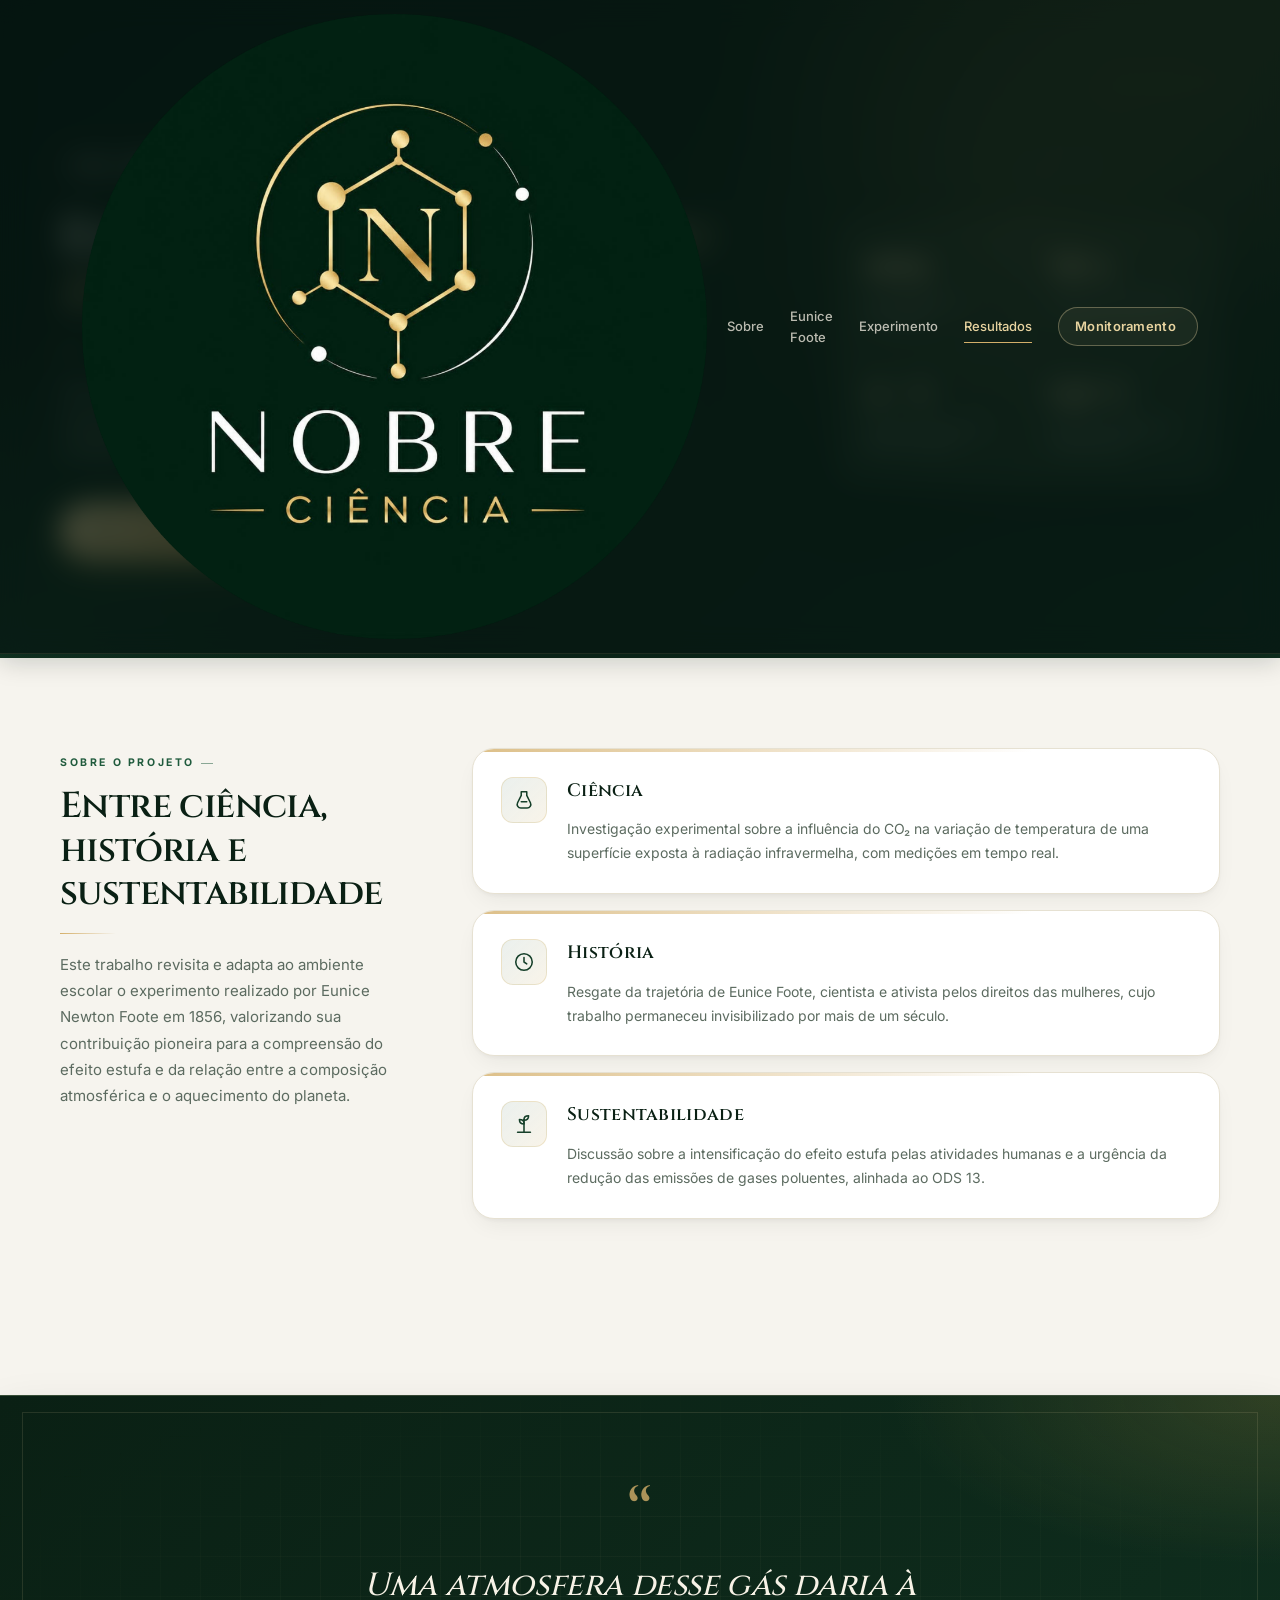
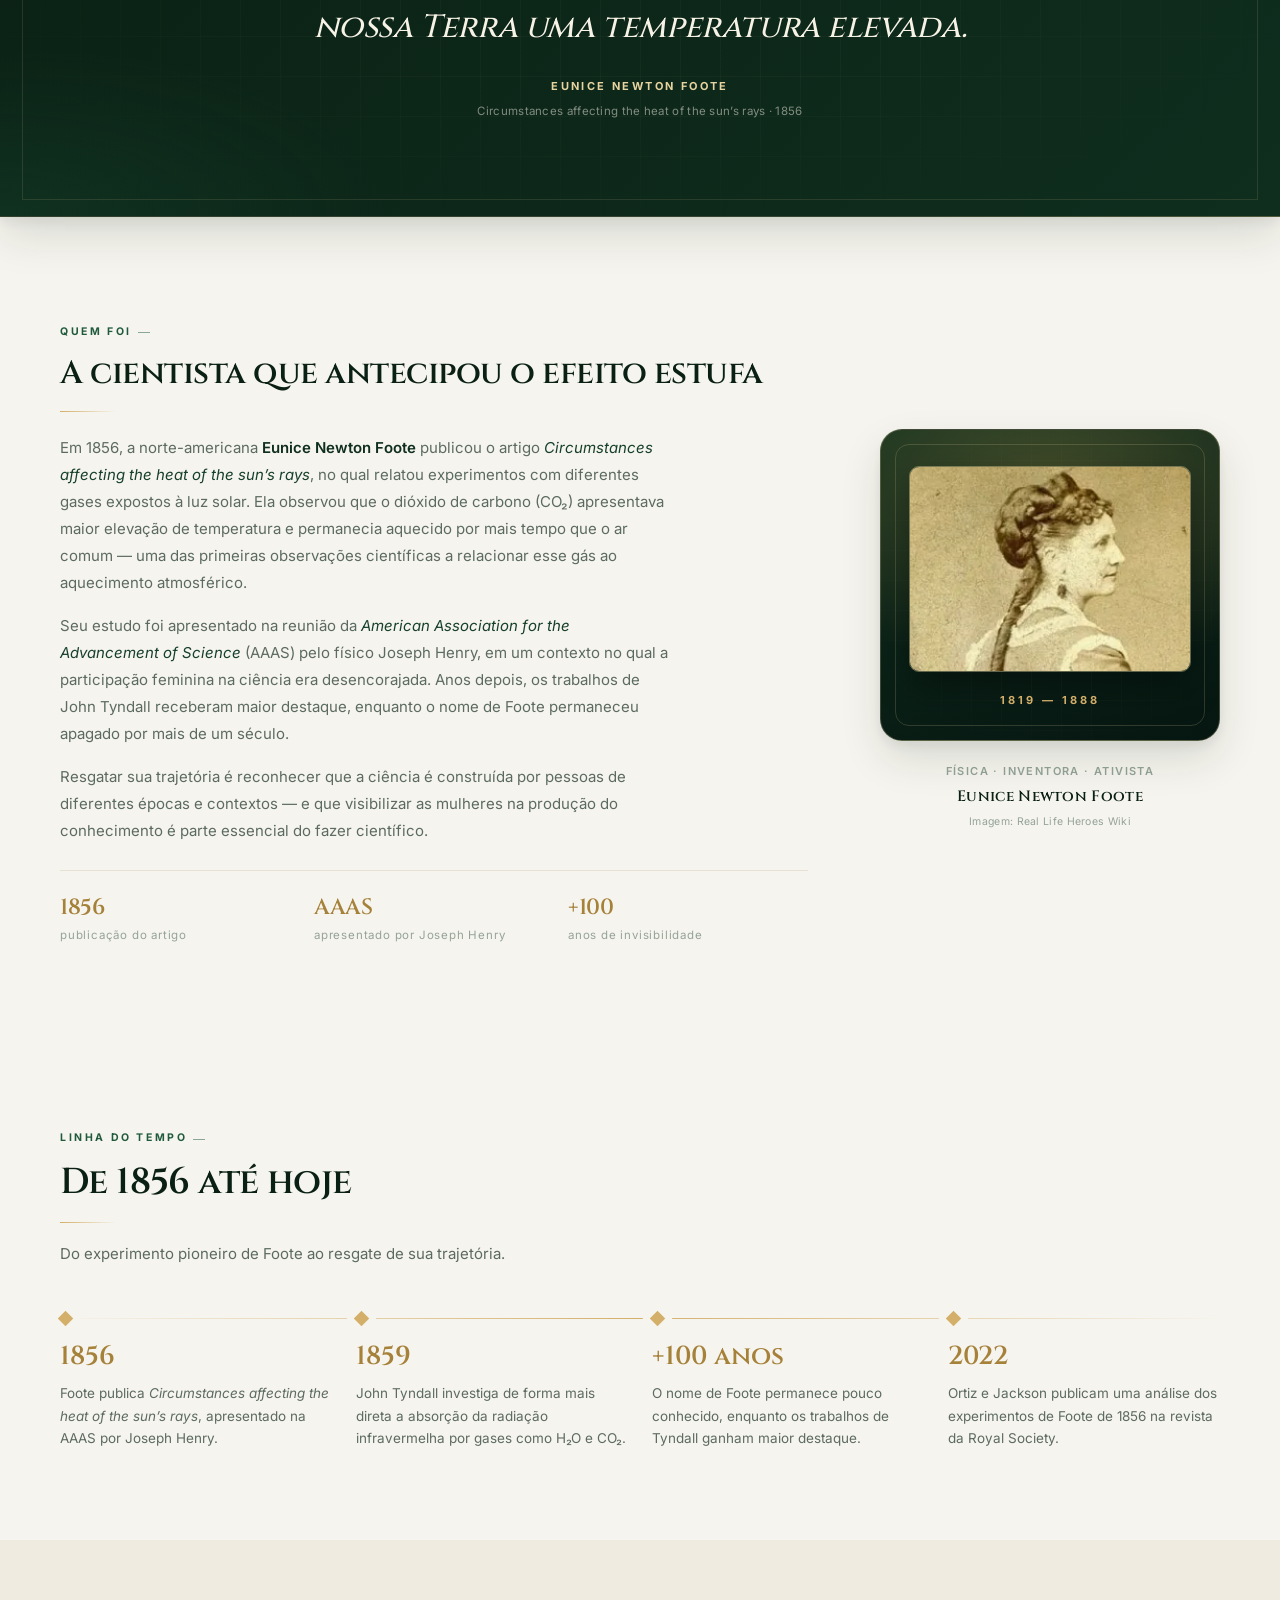
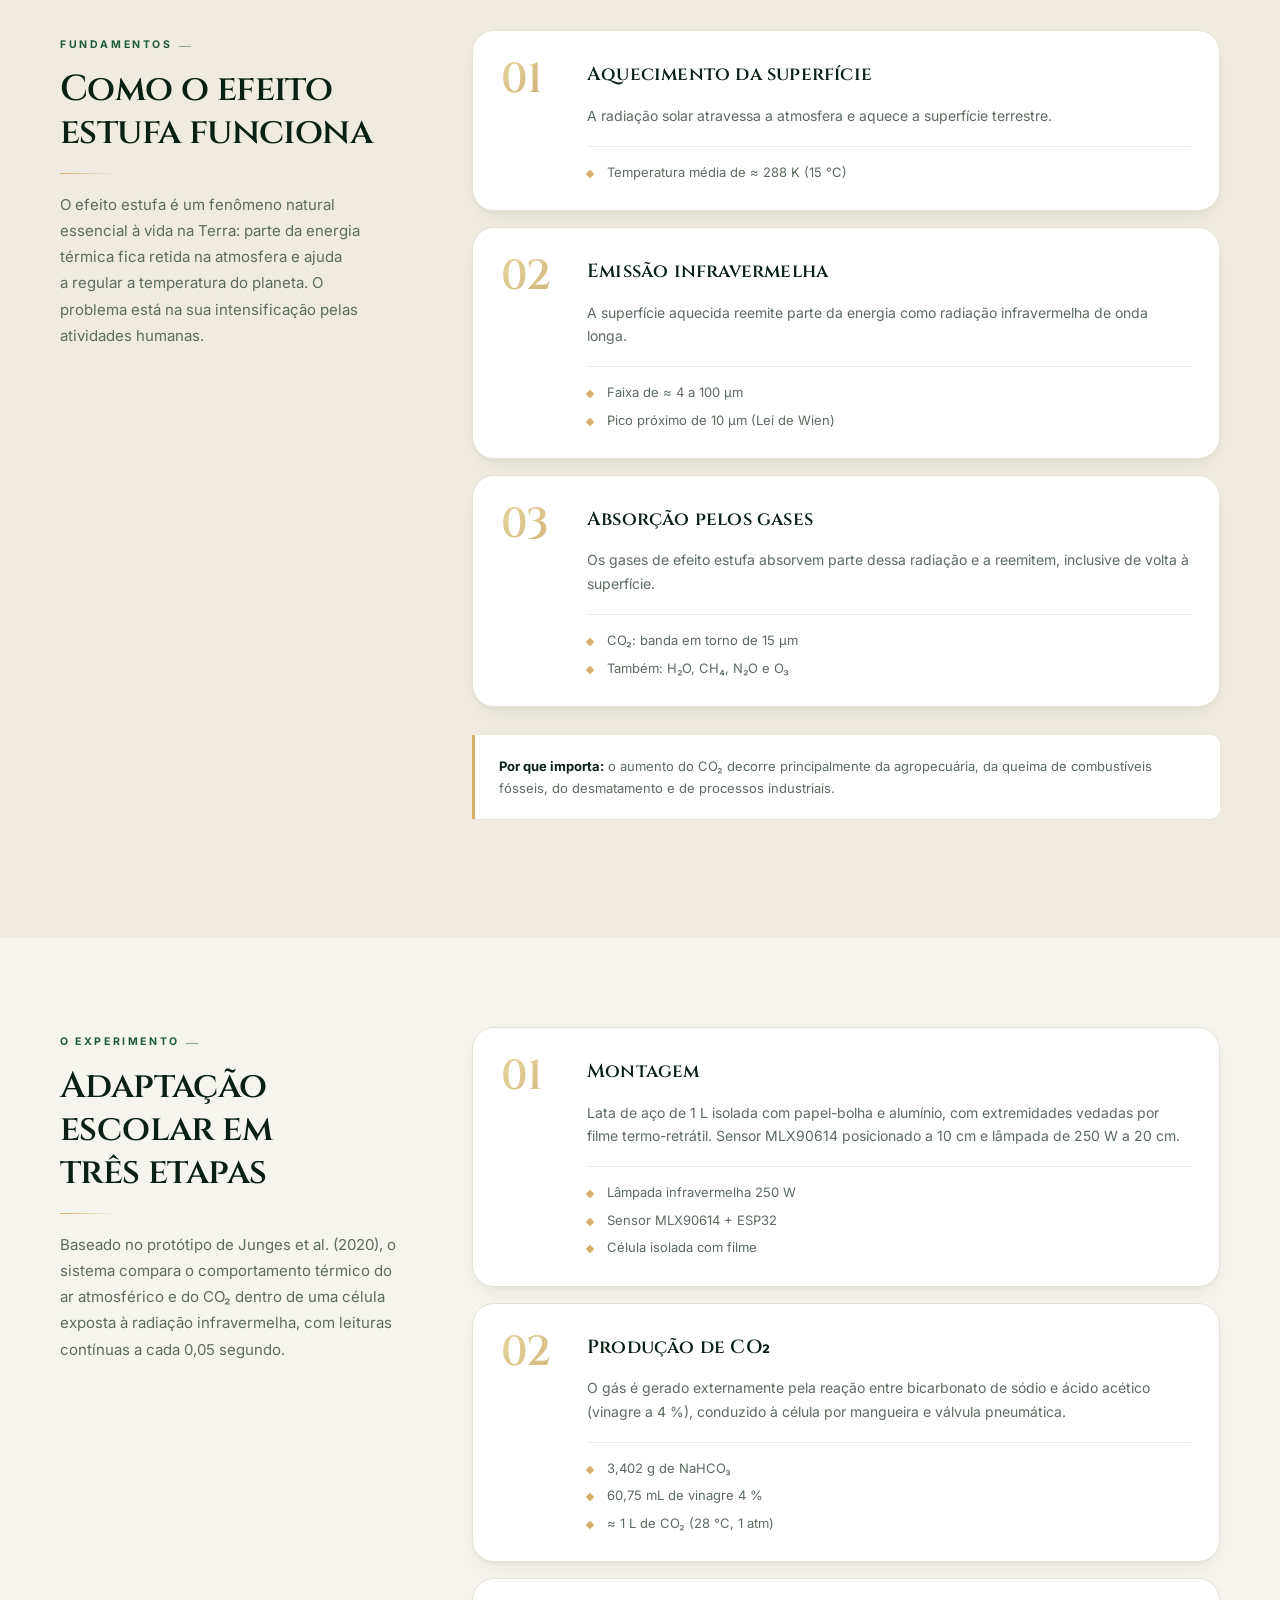
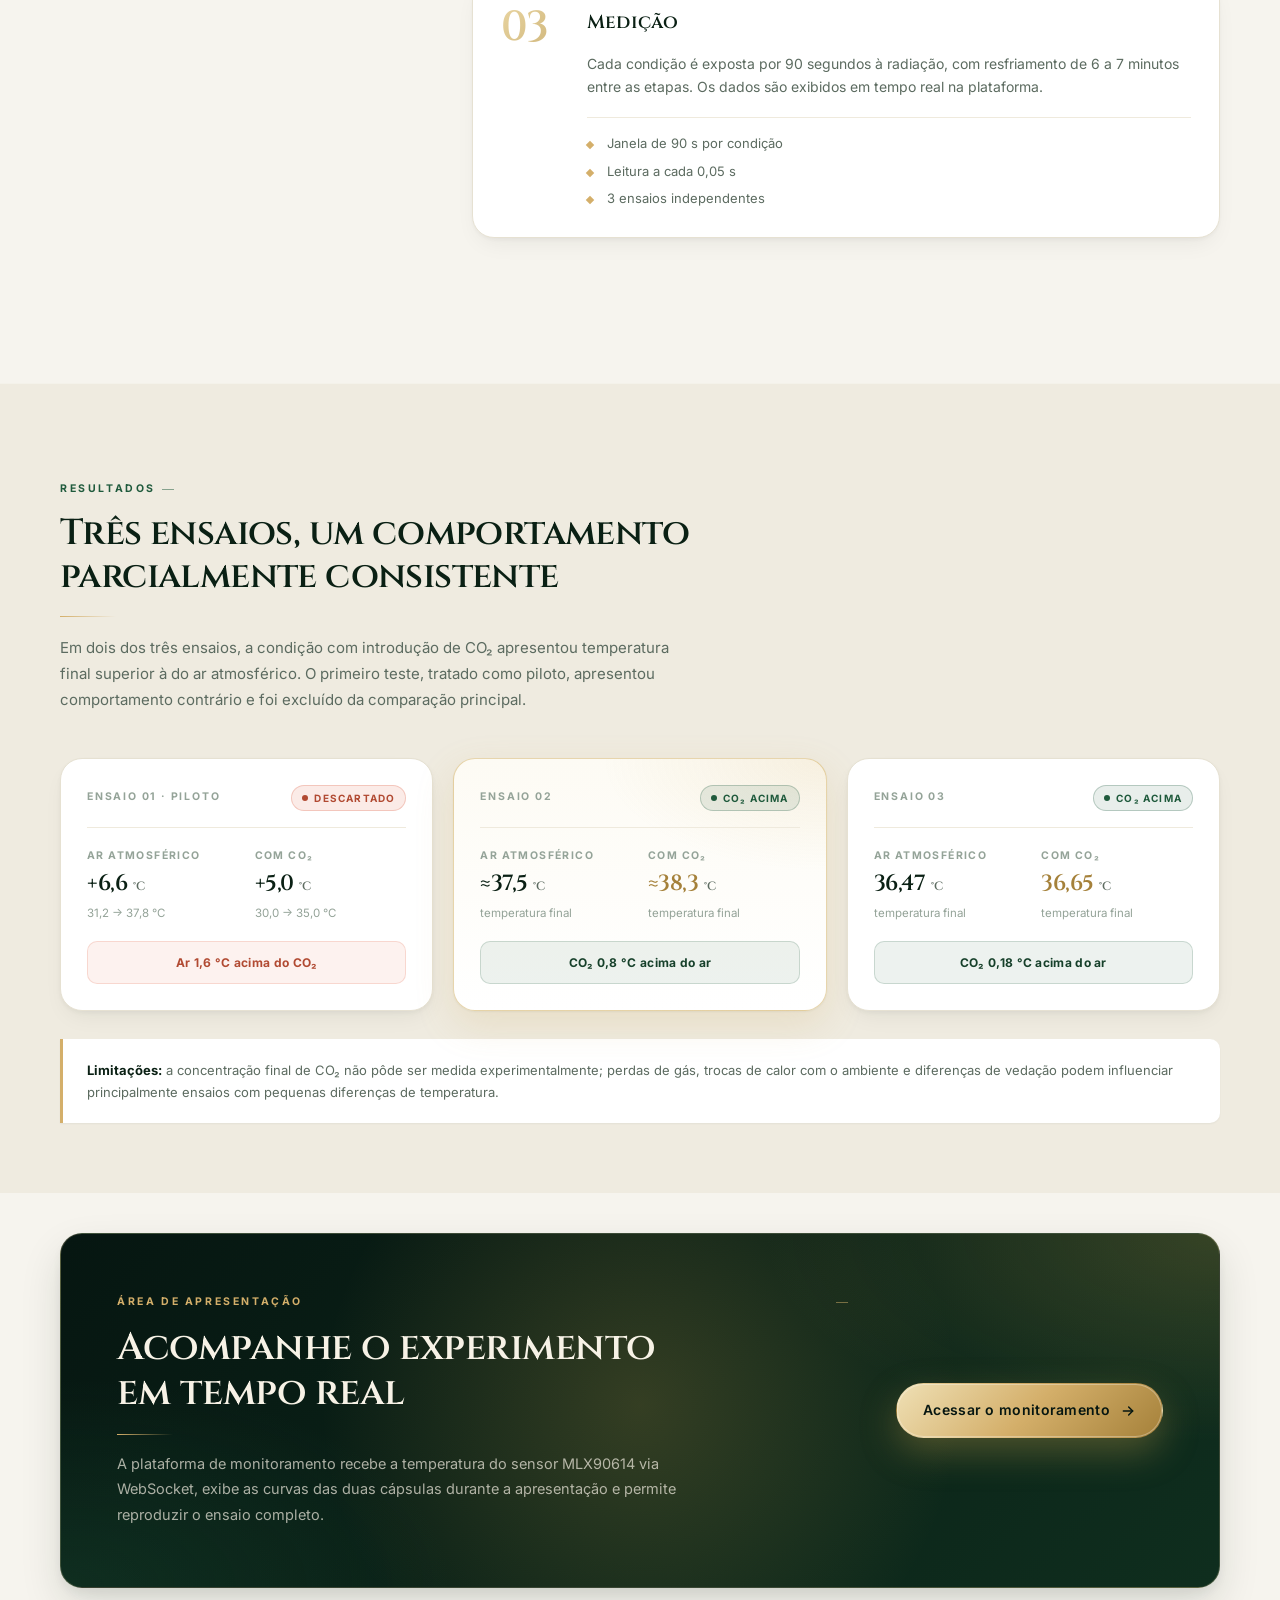
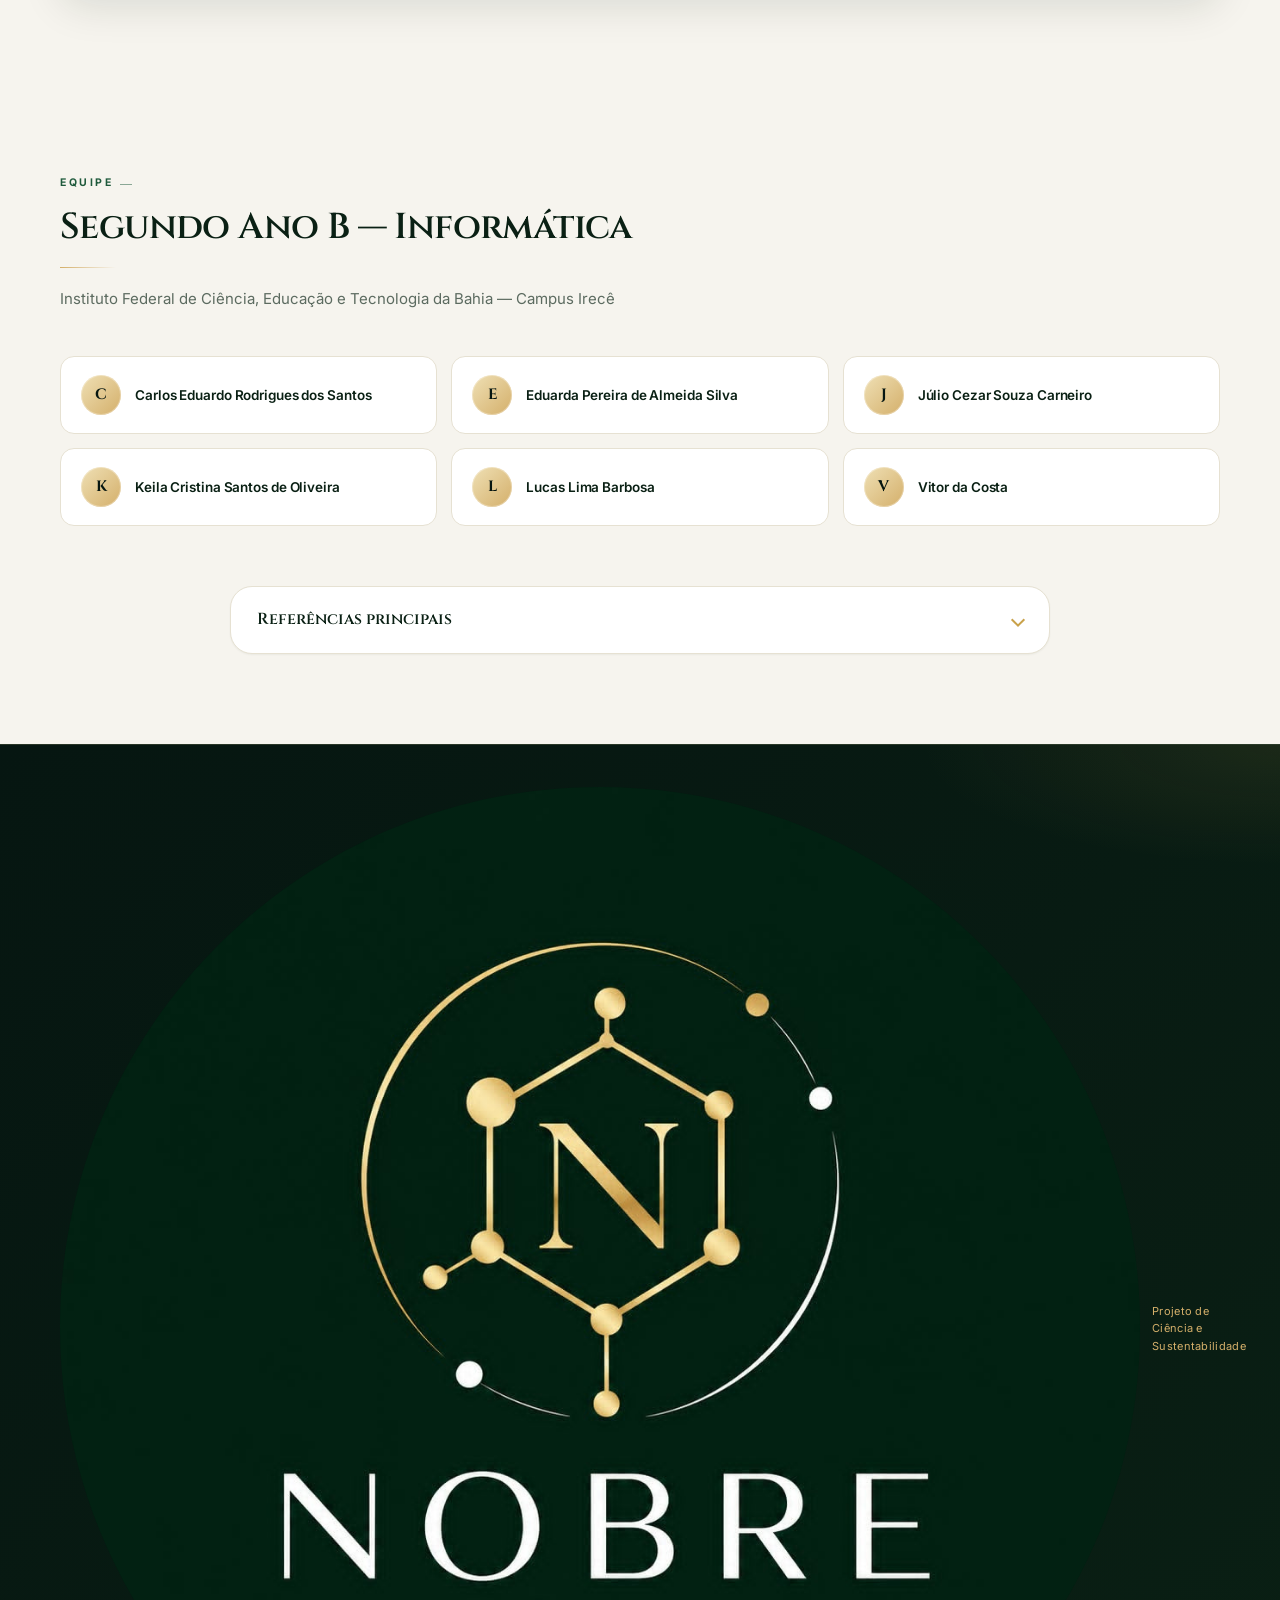
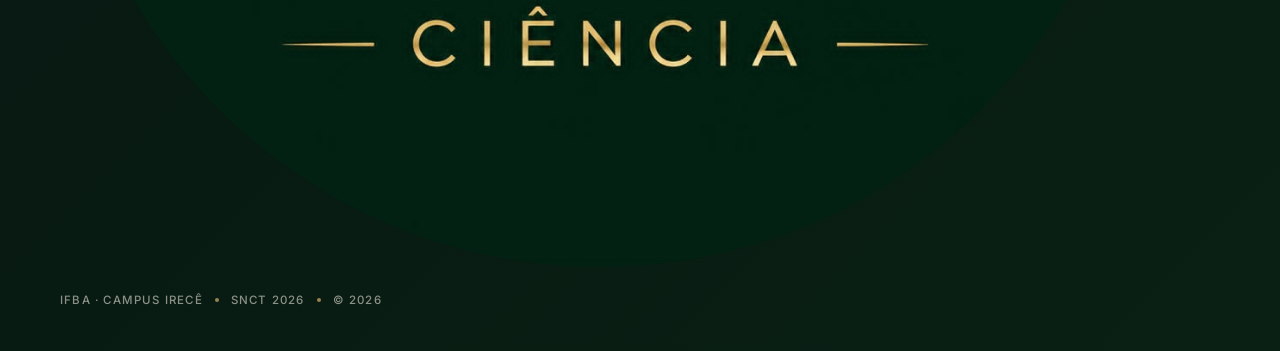
==== commit 1bf556c0: "Update favicon and logo references in index.html Updated logo references and added versioning to CSS" ====
--- a/public/index.html
+++ b/public/index.html
@@ -8,11 +8,15 @@
 
     <title>Nobre Ciência — Eunice Foote e o Efeito Estufa</title>
 
+    <link rel="icon" type="image/png" href="logo.png?v=2">
+    <link rel="shortcut icon" href="logo.png?v=2">
+    <link rel="apple-touch-icon" href="logo.png?v=2">
+
     <link rel="preconnect" href="https://fonts.googleapis.com">
     <link rel="preconnect" href="https://fonts.gstatic.com" crossorigin>
     <link href="https://fonts.googleapis.com/css2?family=Cinzel:wght@400;500;600;700&family=Inter:wght@400;500;600;700;800&display=swap" rel="stylesheet">
 
-    <link rel="stylesheet" href="landing.css">
+    <link rel="stylesheet" href="landing.css?v=2">
 </head>
 
 <body>
@@ -22,12 +26,8 @@
 <!-- ===================== TOP NAV ===================== -->
 <nav class="topnav">
     <div class="topnav-inner">
-        <a class="topnav-brand" href="index.html">
-            <span class="brand-mark">N</span>
-            <span class="brand-name">
-                <strong>Nobre</strong>
-                <em>Ciência</em>
-            </span>
+        <a class="topnav-brand" href="index.html" aria-label="Nobre Ciência — página inicial">
+            <img class="brand-logo" src="logo.png?v=2" alt="Nobre Ciência">
         </a>
 
         <div class="topnav-links">
@@ -559,11 +559,8 @@
 <footer class="site-footer">
     <div class="footer-inner">
         <div class="footer-brand">
-            <span class="brand-mark brand-mark-sm">N</span>
-            <div>
-                <strong>Nobre Ciência</strong>
-                <span>Projeto de Ciência e Sustentabilidade</span>
-            </div>
+            <img class="brand-logo brand-logo-sm" src="logo.png?v=2" alt="Nobre Ciência">
+            <span>Projeto de Ciência e Sustentabilidade</span>
         </div>
 
         <div class="footer-meta">
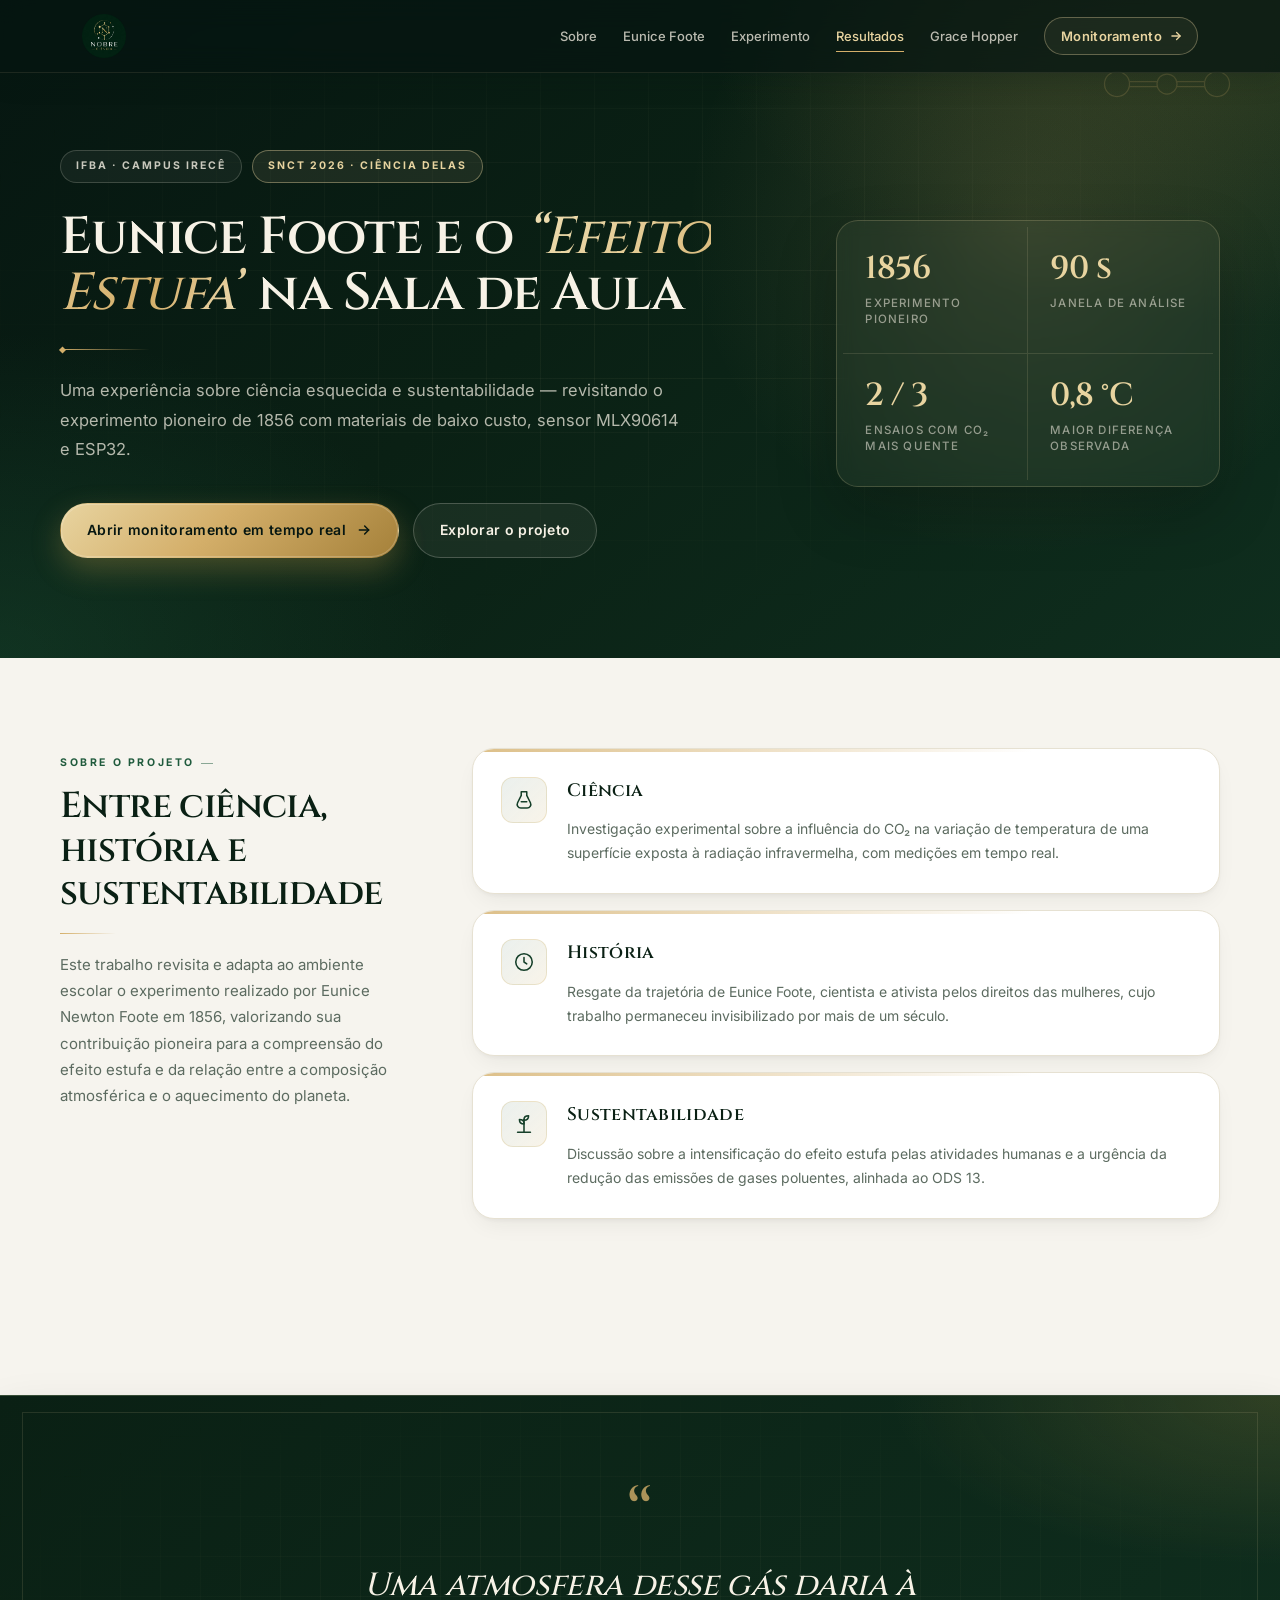
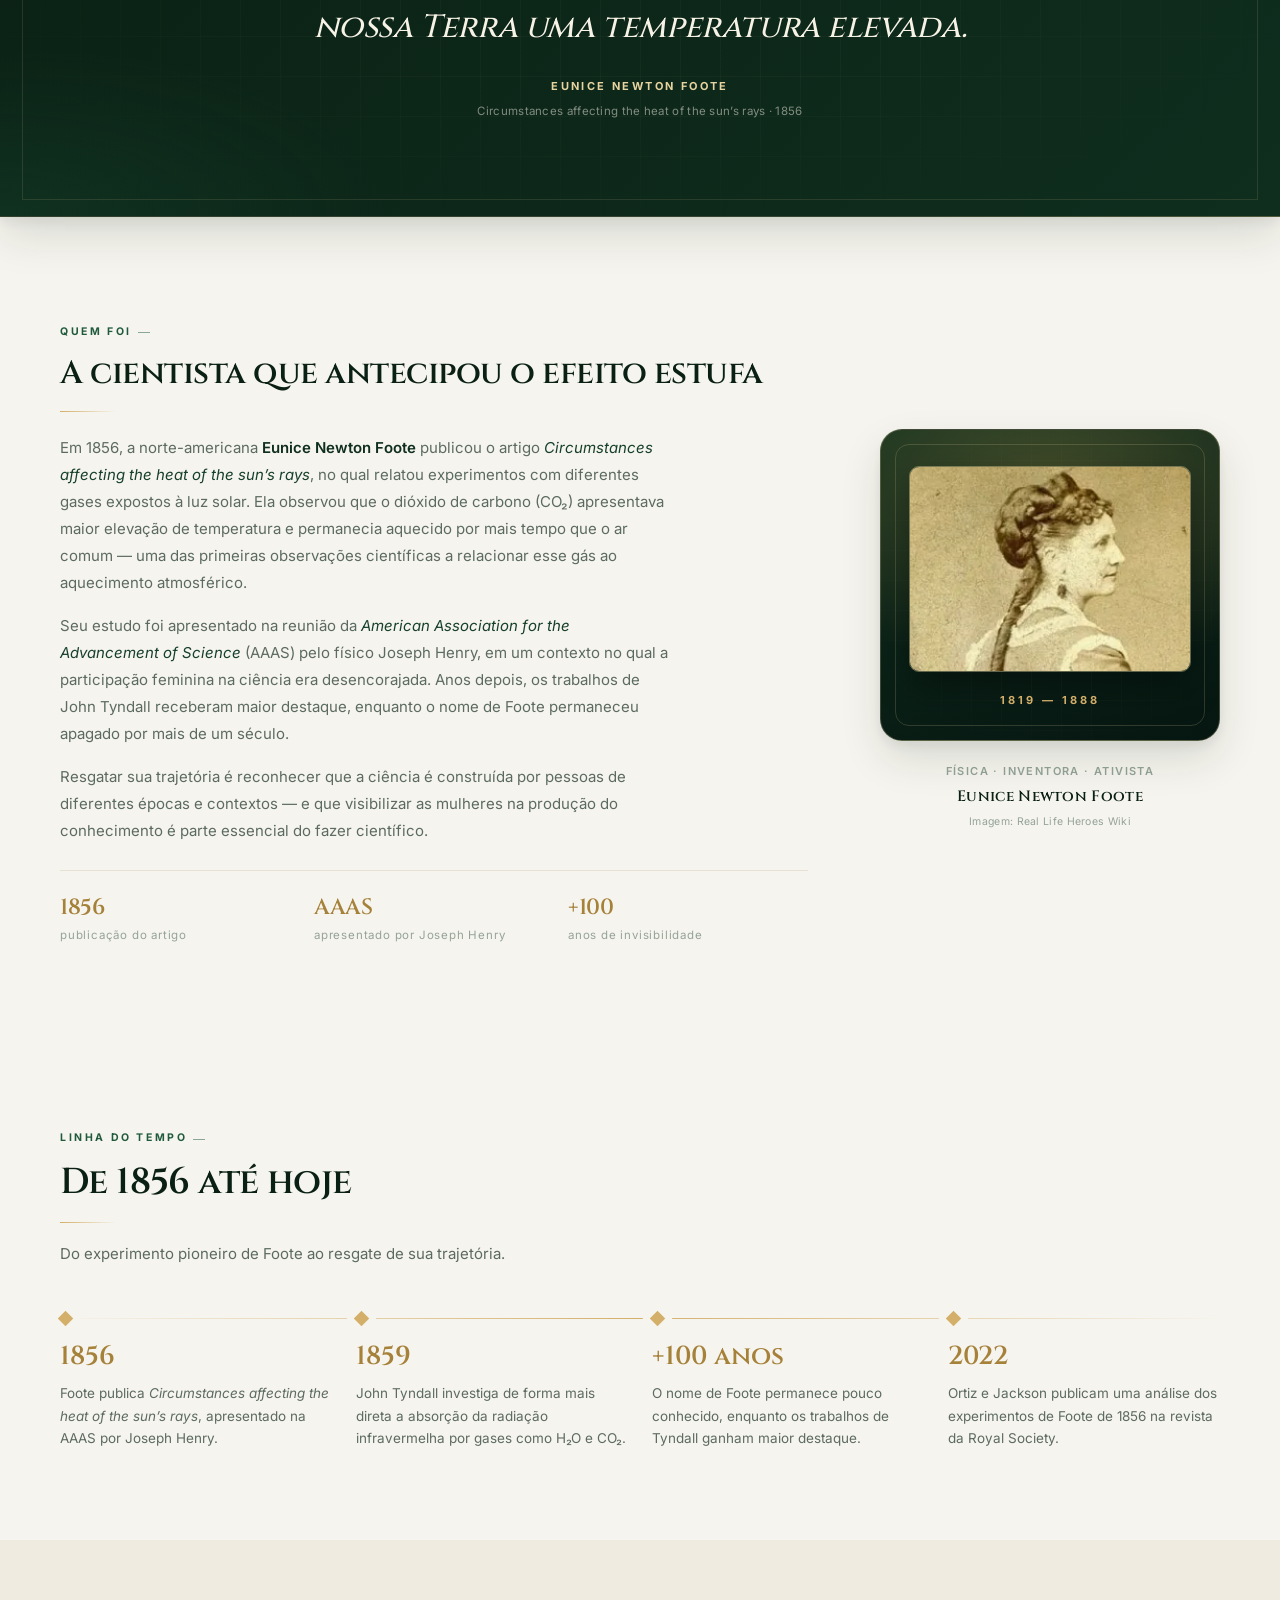
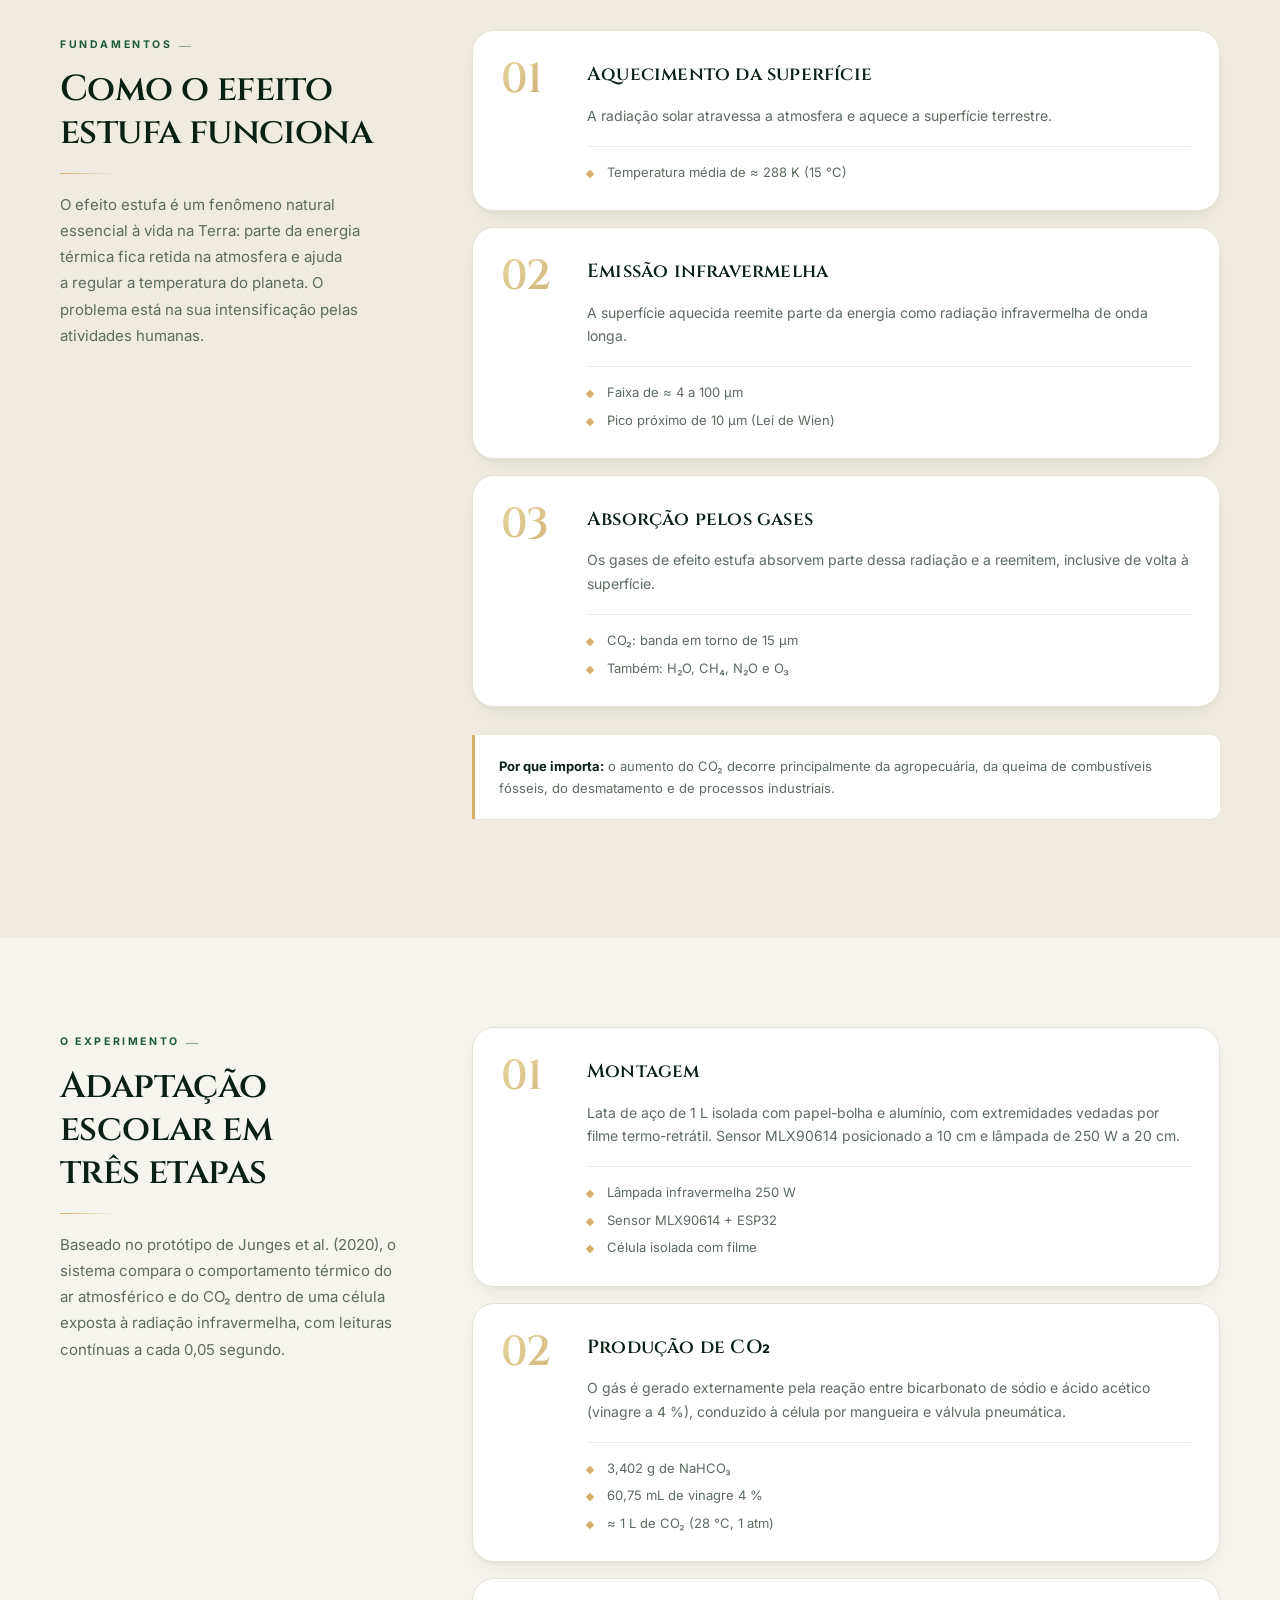
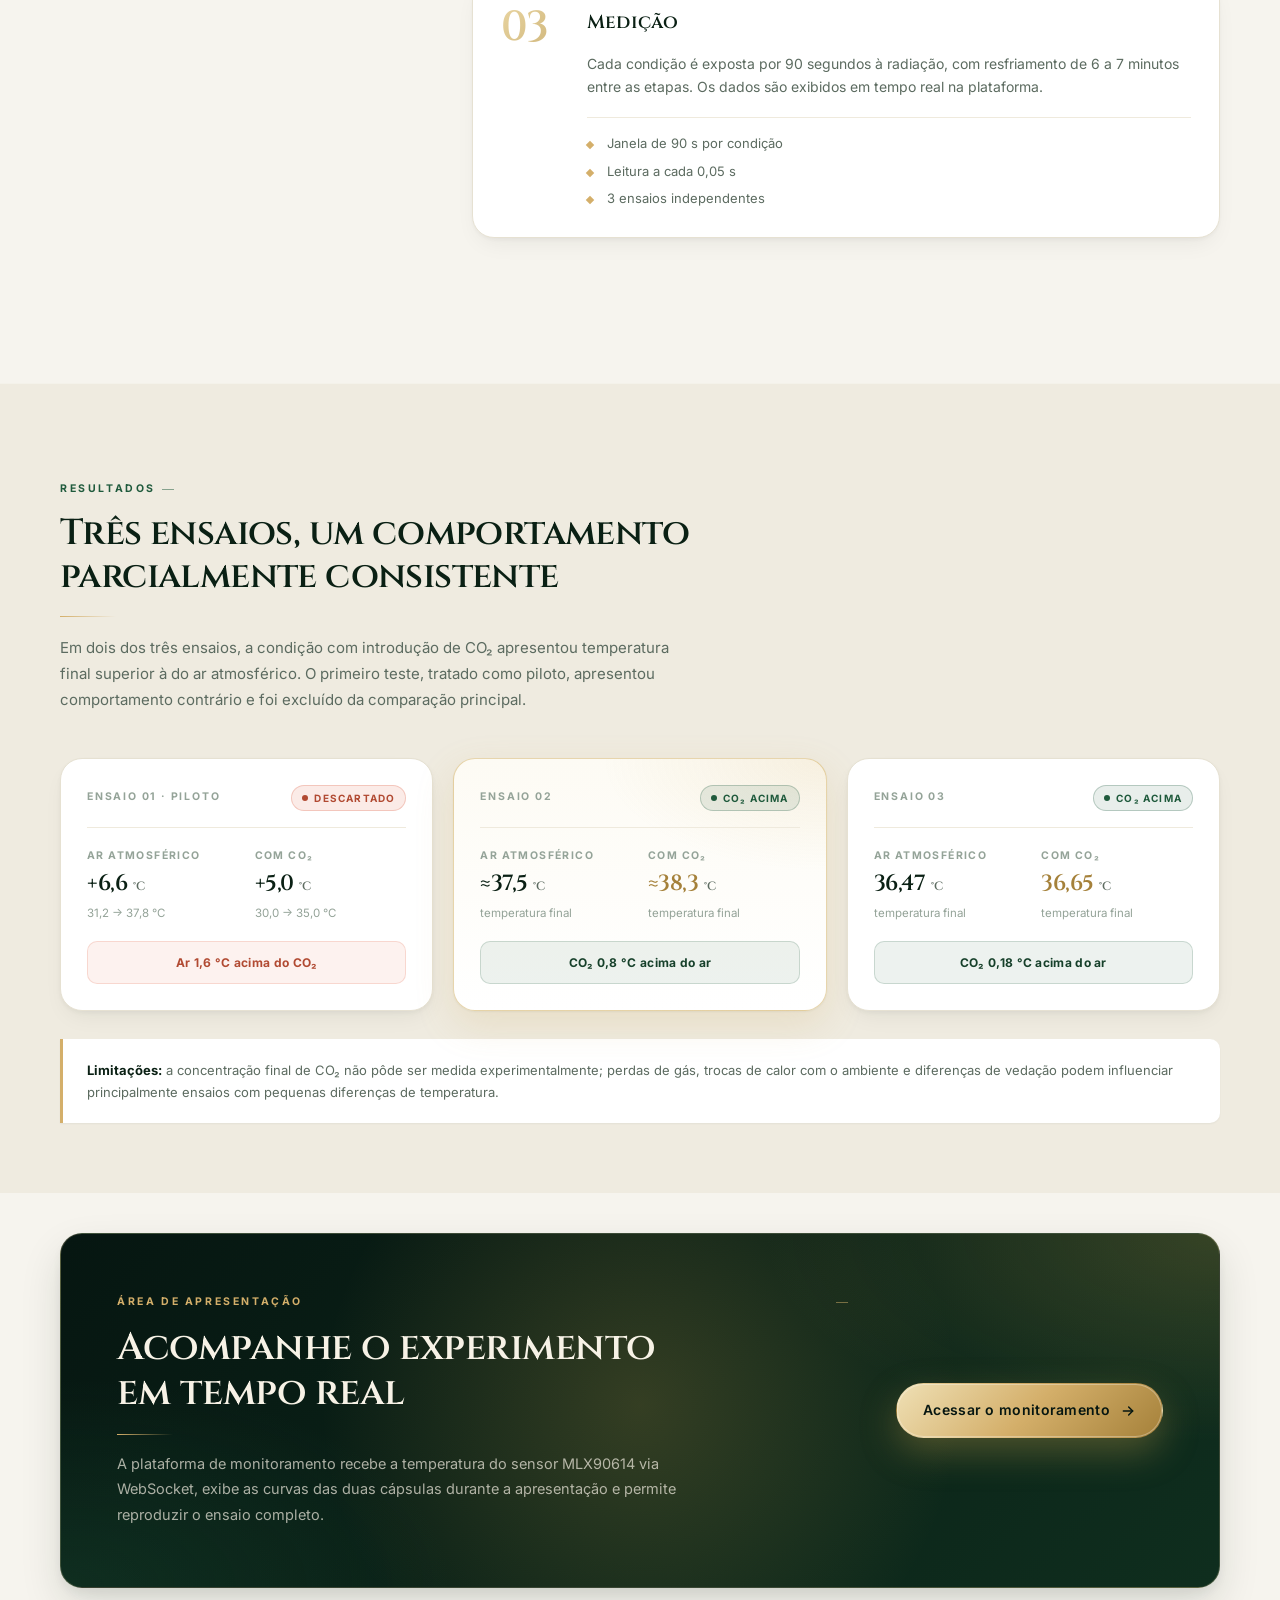
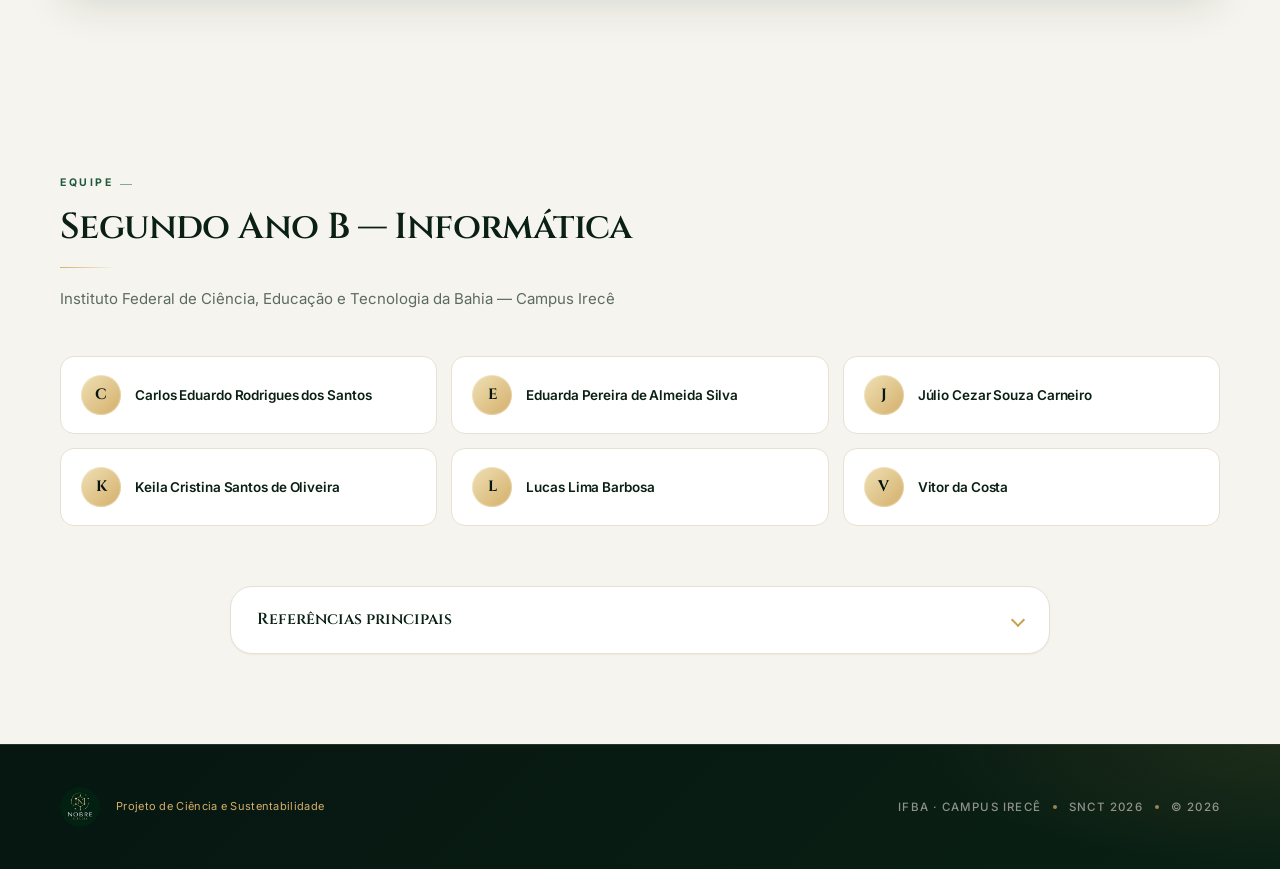
==== commit 5b208d02: "Update index.html" ====
--- a/public/index.html
+++ b/public/index.html
@@ -16,7 +16,7 @@
     <link rel="preconnect" href="https://fonts.gstatic.com" crossorigin>
     <link href="https://fonts.googleapis.com/css2?family=Cinzel:wght@400;500;600;700&family=Inter:wght@400;500;600;700;800&display=swap" rel="stylesheet">
 
-    <link rel="stylesheet" href="landing.css?v=2">
+    <link rel="stylesheet" href="landing.css?v=3">
 </head>
 
 <body>
@@ -35,6 +35,7 @@
             <a href="#eunice">Eunice Foote</a>
             <a href="#experimento">Experimento</a>
             <a href="#resultados">Resultados</a>
+            <a class="topnav-gh" href="gracehopper.html">Grace Hopper</a>
             <a class="topnav-cta" href="apresentacao.html">
                 Monitoramento
                 <svg viewBox="0 0 24 24" fill="none" stroke="currentColor" stroke-width="2.2" stroke-linecap="round" stroke-linejoin="round" aria-hidden="true">
--- a/public/landing.css
+++ b/public/landing.css
@@ -88,45 +88,19 @@
 .topnav-brand {
     display: inline-flex;
     align-items: center;
-    gap: 10px;
     color: #F7F2E6;
 }
 
-.brand-mark {
-    width: 34px;
-    height: 34px;
-    display: flex;
-    align-items: center;
-    justify-content: center;
-    font-family: "Cinzel", serif;
-    font-size: 16px;
-    font-weight: 700;
-    color: var(--verde-950);
-    background: linear-gradient(135deg, var(--dourado-400) 0%, var(--dourado-500) 45%, var(--dourado-700) 100%);
-    clip-path: polygon(50% 0%, 100% 25%, 100% 75%, 50% 100%, 0% 75%, 0% 25%);
-    box-shadow: inset 0 0 0 1px rgba(255, 255, 255, .25), 0 4px 14px rgba(201, 162, 75, .3);
-}
-
-.brand-mark-sm { width: 30px; height: 30px; font-size: 14px; }
-
-.brand-name {
-    display: flex;
-    flex-direction: column;
-    line-height: 1;
-    font-family: "Cinzel", serif;
-    font-weight: 600;
-    letter-spacing: 4px;
-    text-transform: uppercase;
-}
-
-.brand-name strong { font-size: 12px; color: #F7F2E6; }
-.brand-name em {
-    font-style: normal;
-    font-size: 10px;
-    color: var(--dourado-500);
-    margin-top: 4px;
-    letter-spacing: 5px;
-}
+/* Logo (já contém o nome — não repetir texto ao lado) */
+.brand-logo {
+    display: block;
+    height: 44px;
+    width: auto;
+    max-width: 100%;
+    flex-shrink: 0;
+}
+
+.brand-logo-sm { height: 40px; }
 
 .topnav-links {
     display: flex;
@@ -1173,17 +1147,7 @@
 .footer-brand {
     display: flex;
     align-items: center;
-    gap: 12px;
-}
-
-.footer-brand strong {
-    display: block;
-    font-family: "Cinzel", serif;
-    font-size: 13px;
-    font-weight: 600;
-    letter-spacing: 3px;
-    text-transform: uppercase;
-    color: #F7F2E6;
+    gap: 16px;
 }
 
 .footer-brand span {
@@ -1191,7 +1155,6 @@
     font-size: 11px;
     letter-spacing: .3px;
     color: var(--dourado-500);
-    margin-top: 4px;
 }
 
 .footer-meta {
@@ -1236,6 +1199,9 @@
 @media (max-width: 720px) {
     .topnav-links a:not(.topnav-cta) { display: none; }
 
+    .brand-logo { height: 38px; }
+    .brand-logo-sm { height: 36px; }
+
     .section { padding: 68px 0; }
 
     .pillars,
@@ -1256,7 +1222,7 @@
     .eunice-facts { grid-template-columns: 1fr; gap: 18px; }
 
     .footer-inner { flex-direction: column; text-align: center; }
-    .footer-brand { justify-content: center; }
+    .footer-brand { justify-content: center; flex-direction: column; gap: 10px; }
 }
 
 @media (max-width: 480px) {
@@ -1288,8 +1254,8 @@
 
 .topnav { box-shadow: 0 8px 24px rgba(6, 22, 17, .18); }
 
-.brand-mark { transition: transform .35s cubic-bezier(.2, .7, .2, 1); }
-.topnav-brand:hover .brand-mark { transform: rotate(-6deg) scale(1.05); }
+.brand-logo { transition: transform .35s cubic-bezier(.2, .7, .2, 1); }
+.topnav-brand:hover .brand-logo { transform: scale(1.04); }
 
 .topnav-links a:not(.topnav-cta)::after {
     content: "";
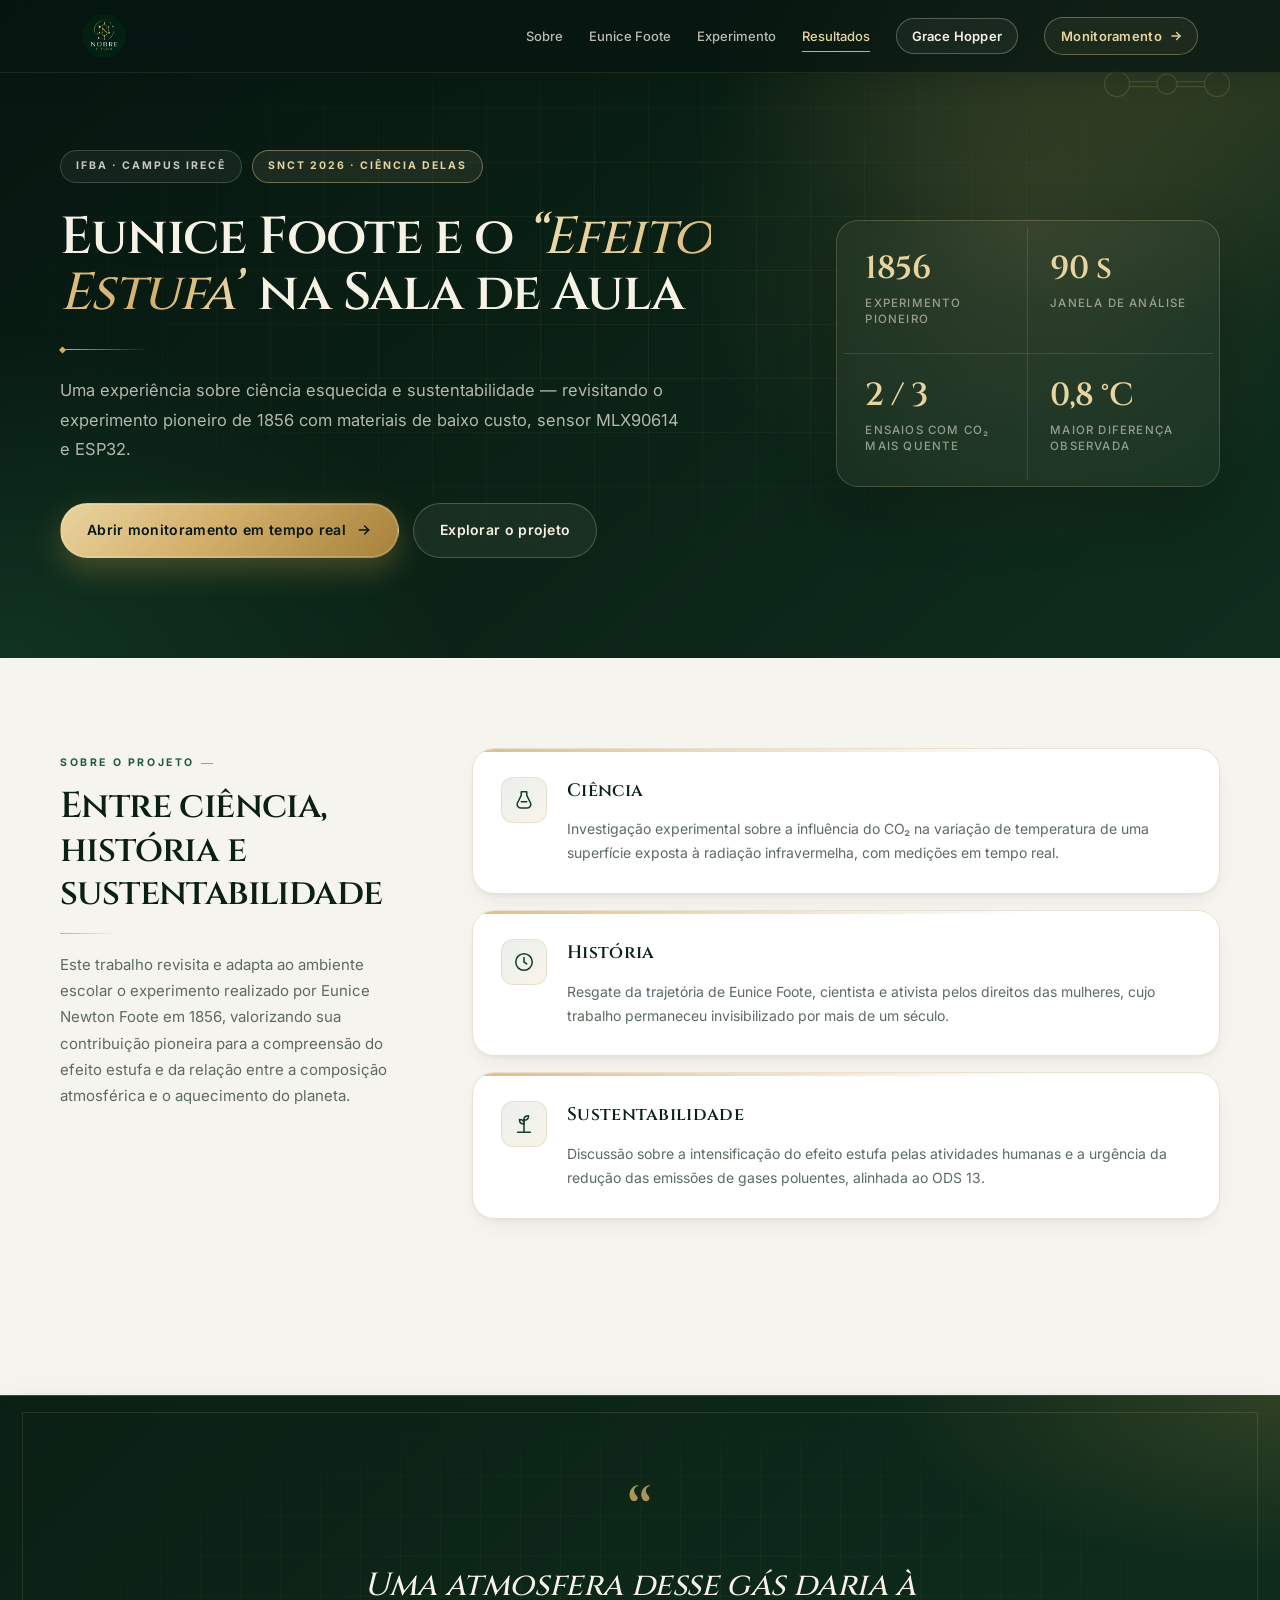
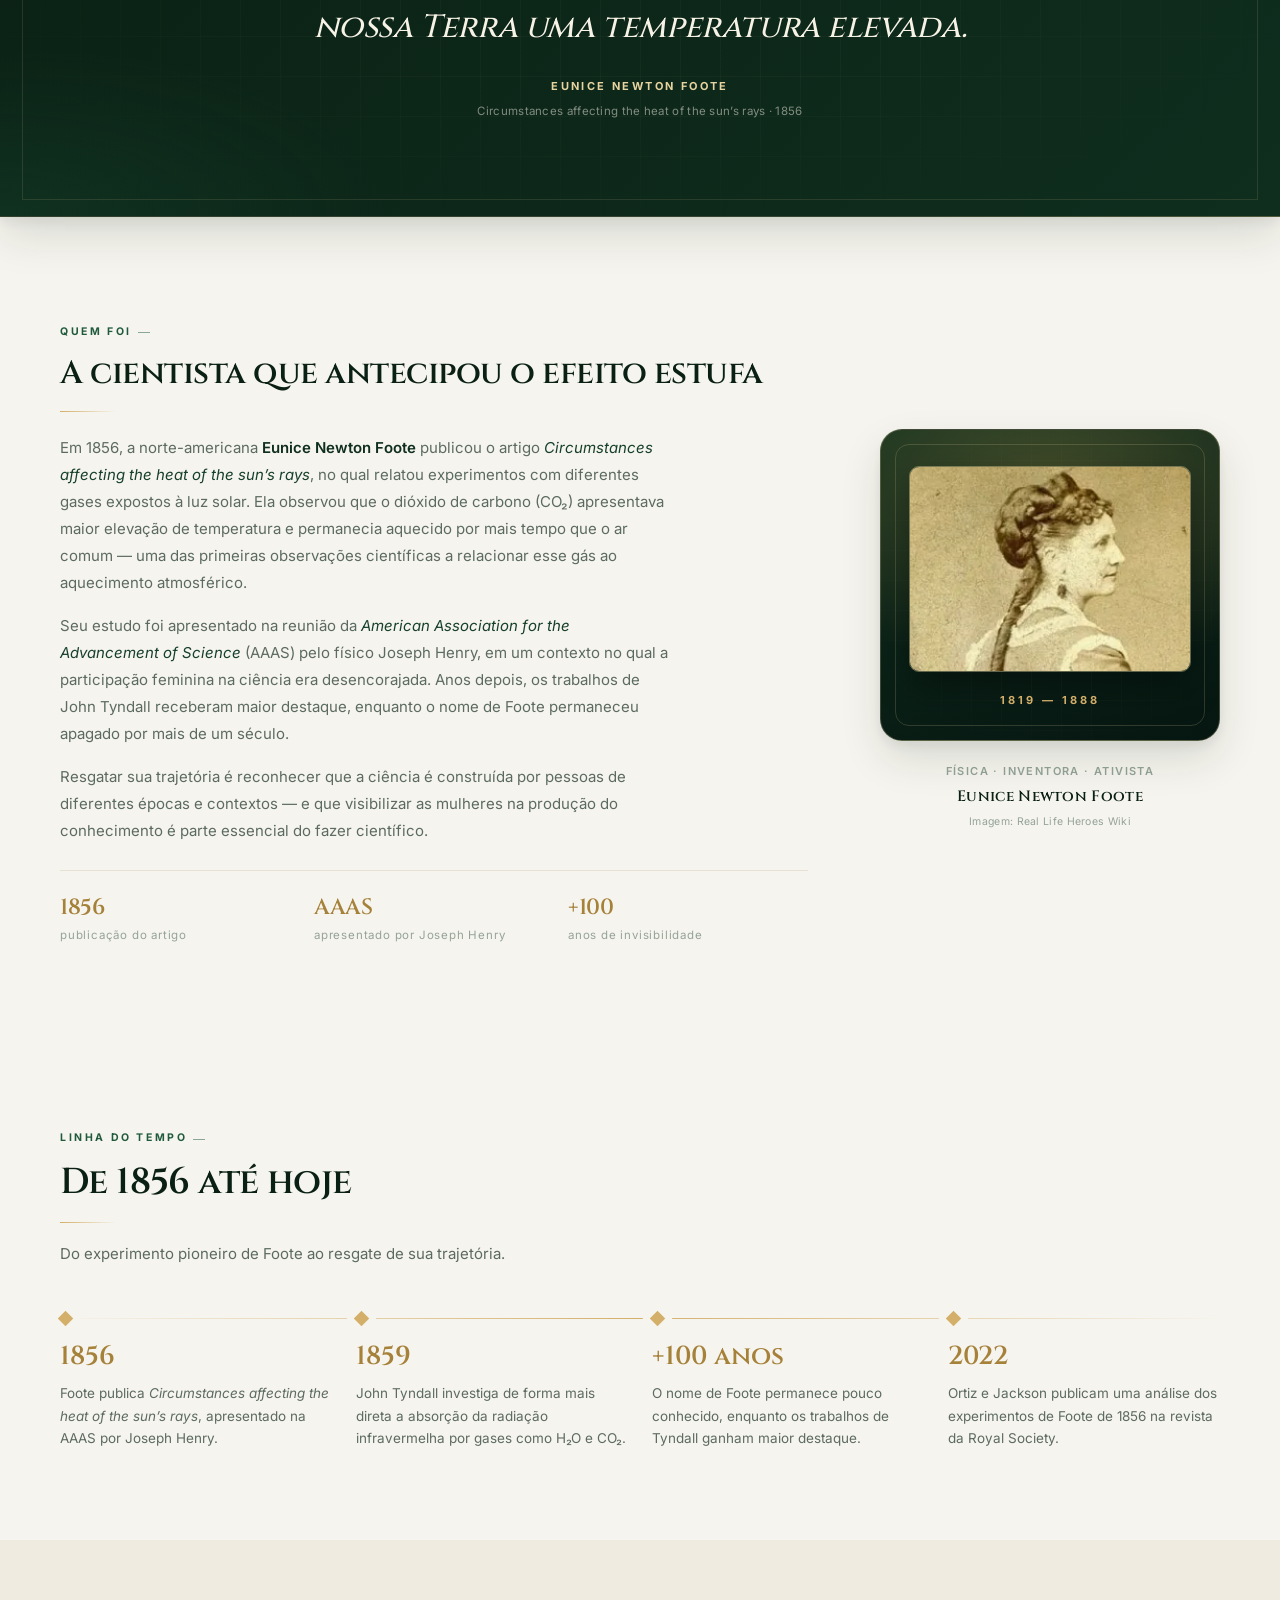
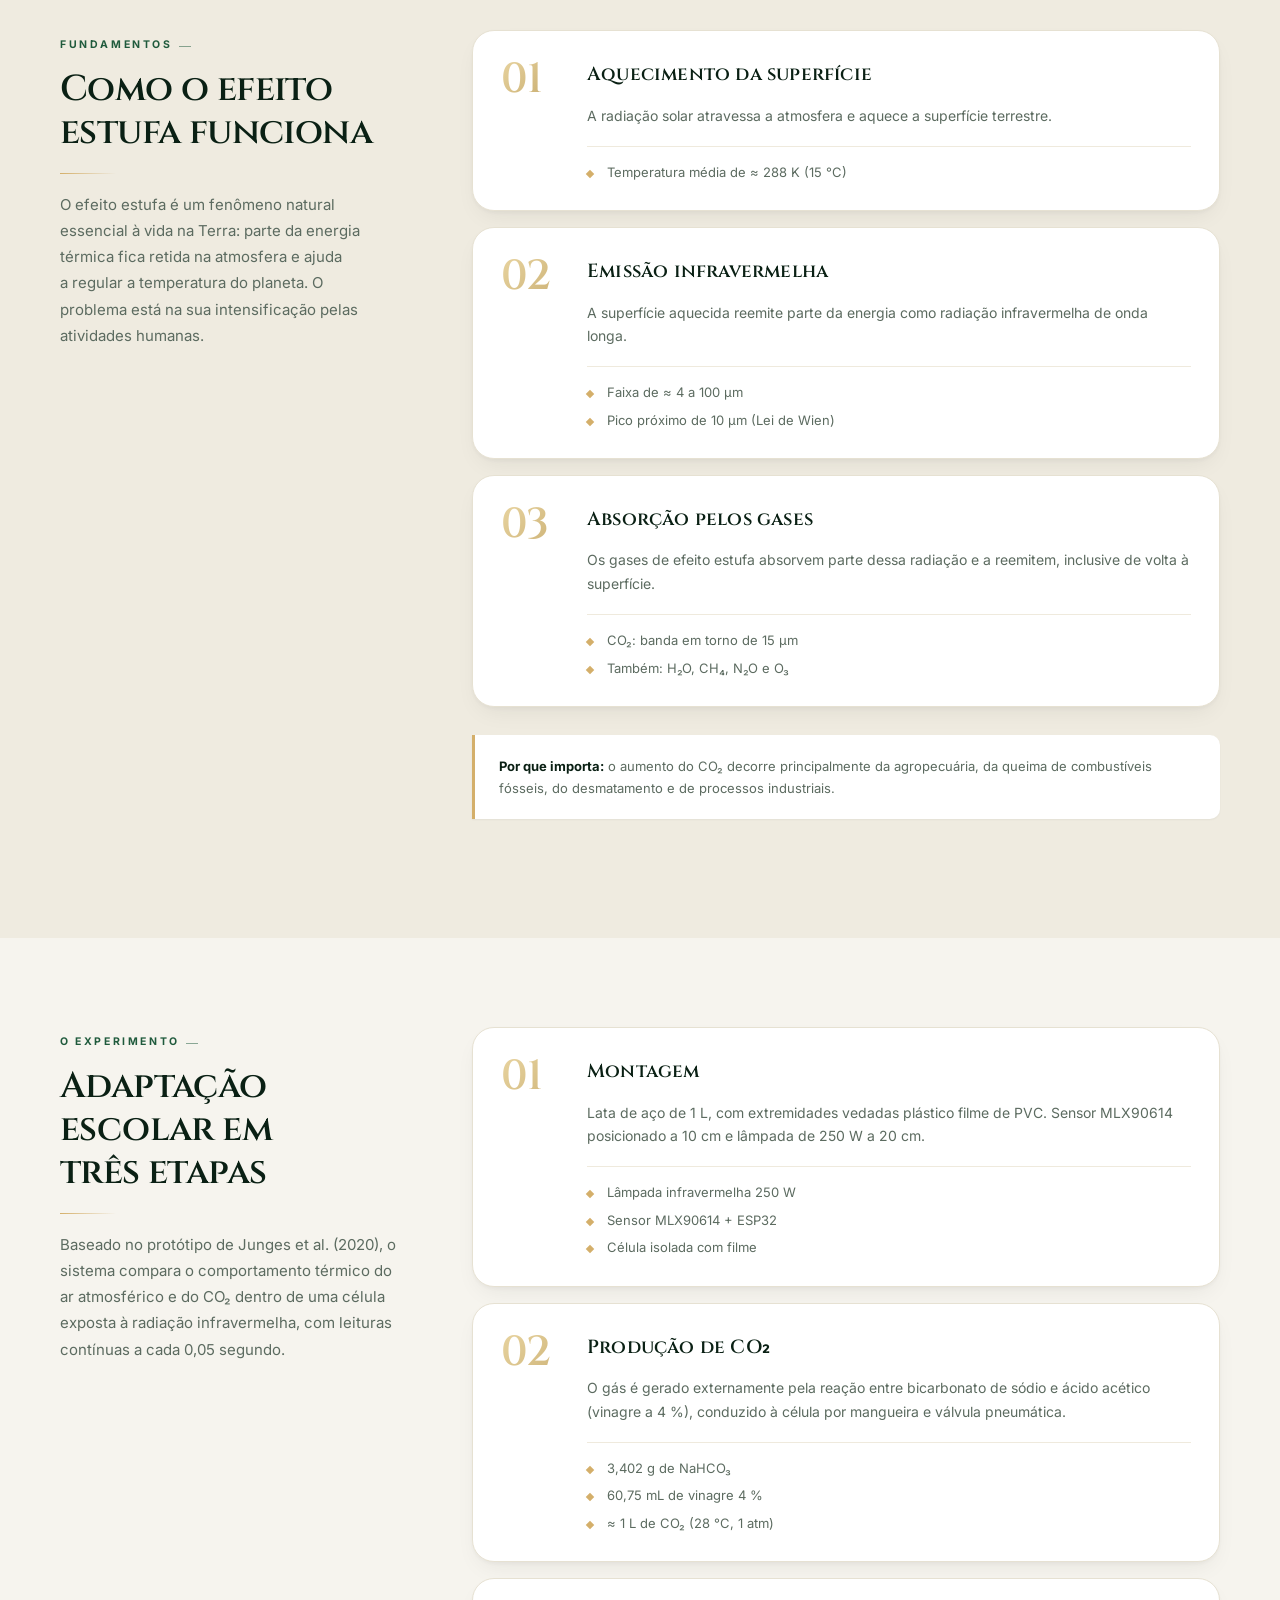
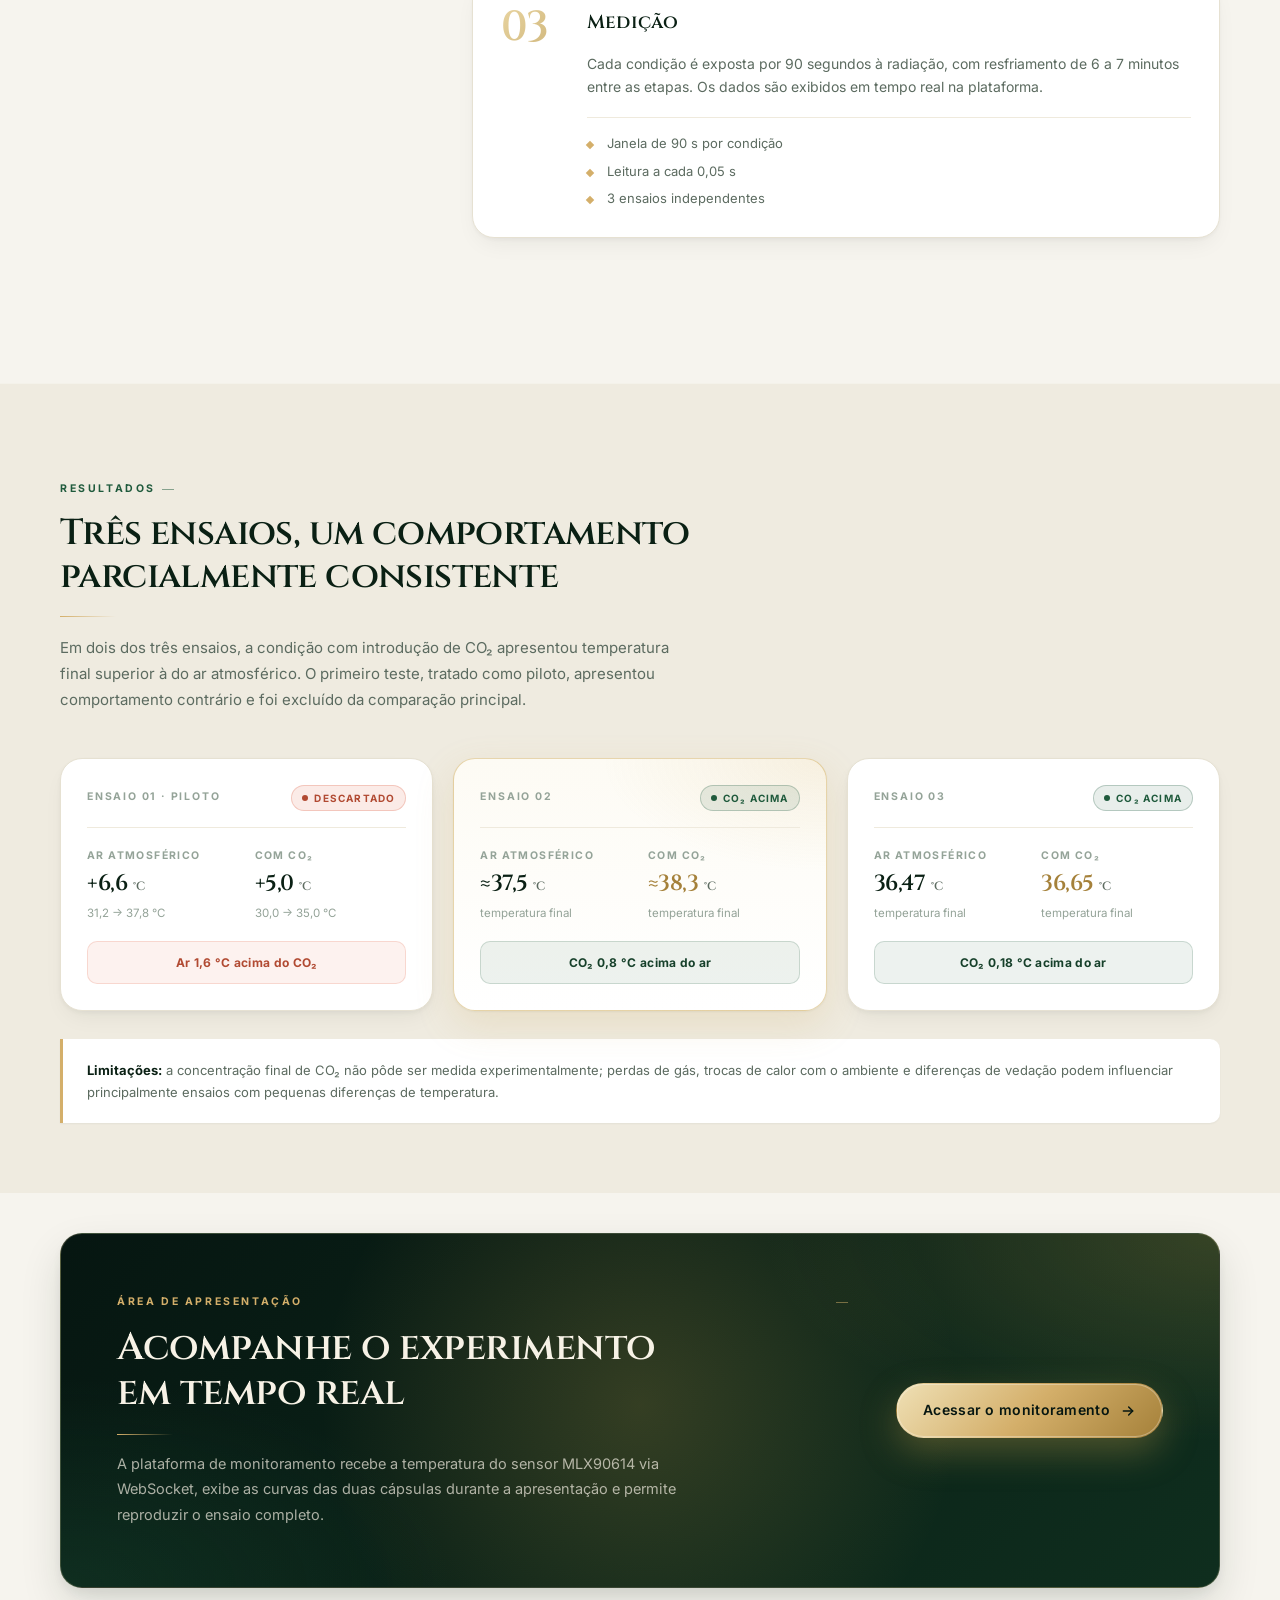
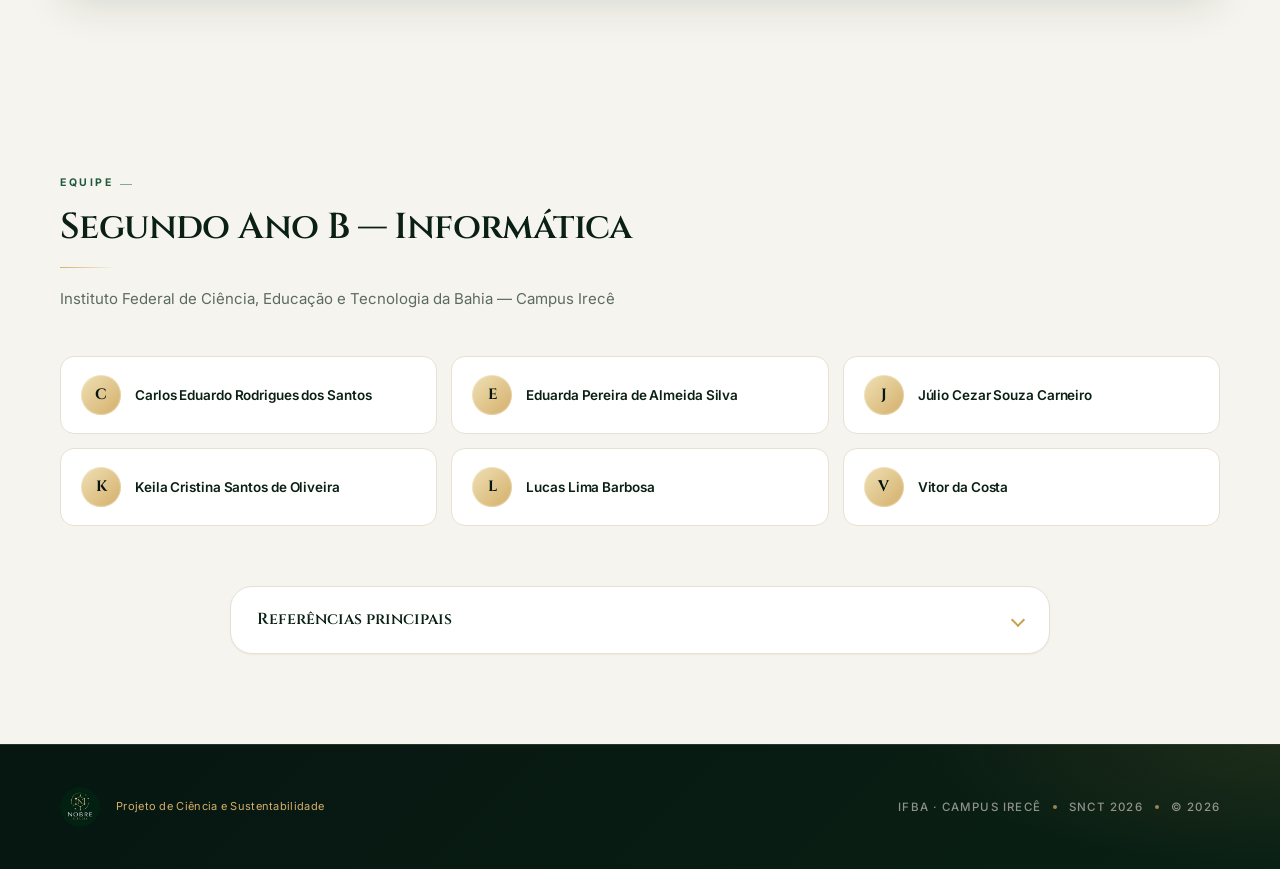
==== commit 54503aec: "mudança na construção do projeto index.html" ====
--- a/public/index.html
+++ b/public/index.html
@@ -353,8 +353,8 @@
                 <span class="step-num">01</span>
                 <h3>Montagem</h3>
                 <p>
-                    Lata de aço de 1 L isolada com papel-bolha e alumínio, com
-                    extremidades vedadas por filme termo-retrátil. Sensor
+                    Lata de aço de 1 L, com
+                    extremidades vedadas plástico filme de PVC. Sensor
                     MLX90614 posicionado a 10 cm e lâmpada de 250 W a 20 cm.
                 </p>
                 <ul class="step-list">
--- a/public/landing.css
+++ b/public/landing.css
@@ -1828,3 +1828,40 @@
     letter-spacing: .3px;
     color: var(--texto-mute);
 }
+
+
+/* ============================================================
+   V7 — Botão "Grace Hopper" no menu
+   ============================================================ */
+
+.topnav-links a.topnav-gh {
+    padding: 7px 15px;
+    border-radius: 100px;
+    border: 1px solid rgba(247, 242, 230, .28);
+    background: rgba(247, 242, 230, .05);
+    color: #F7F2E6;
+    font-weight: 600;
+    letter-spacing: .2px;
+    transition: background .2s ease, border-color .2s ease, color .2s ease, transform .2s ease;
+}
+
+.topnav-links a.topnav-gh::after { display: none; }
+
+.topnav-links a.topnav-gh:hover {
+    background: rgba(247, 242, 230, .12);
+    border-color: var(--dourado-400);
+    color: var(--dourado-400);
+    transform: translateY(-1px);
+}
+
+@media (max-width: 720px) {
+    .topnav-links { gap: 8px; }
+    .topnav-links a.topnav-gh { display: inline-flex; padding: 7px 12px; font-size: 12px; }
+    .topnav-cta { padding: 7px 12px; font-size: 12px; }
+    .topnav-cta svg { display: none; }
+}
+
+@media (max-width: 380px) {
+    .brand-logo { height: 32px; }
+    .topnav-inner { padding-left: 14px; padding-right: 14px; gap: 10px; }
+}
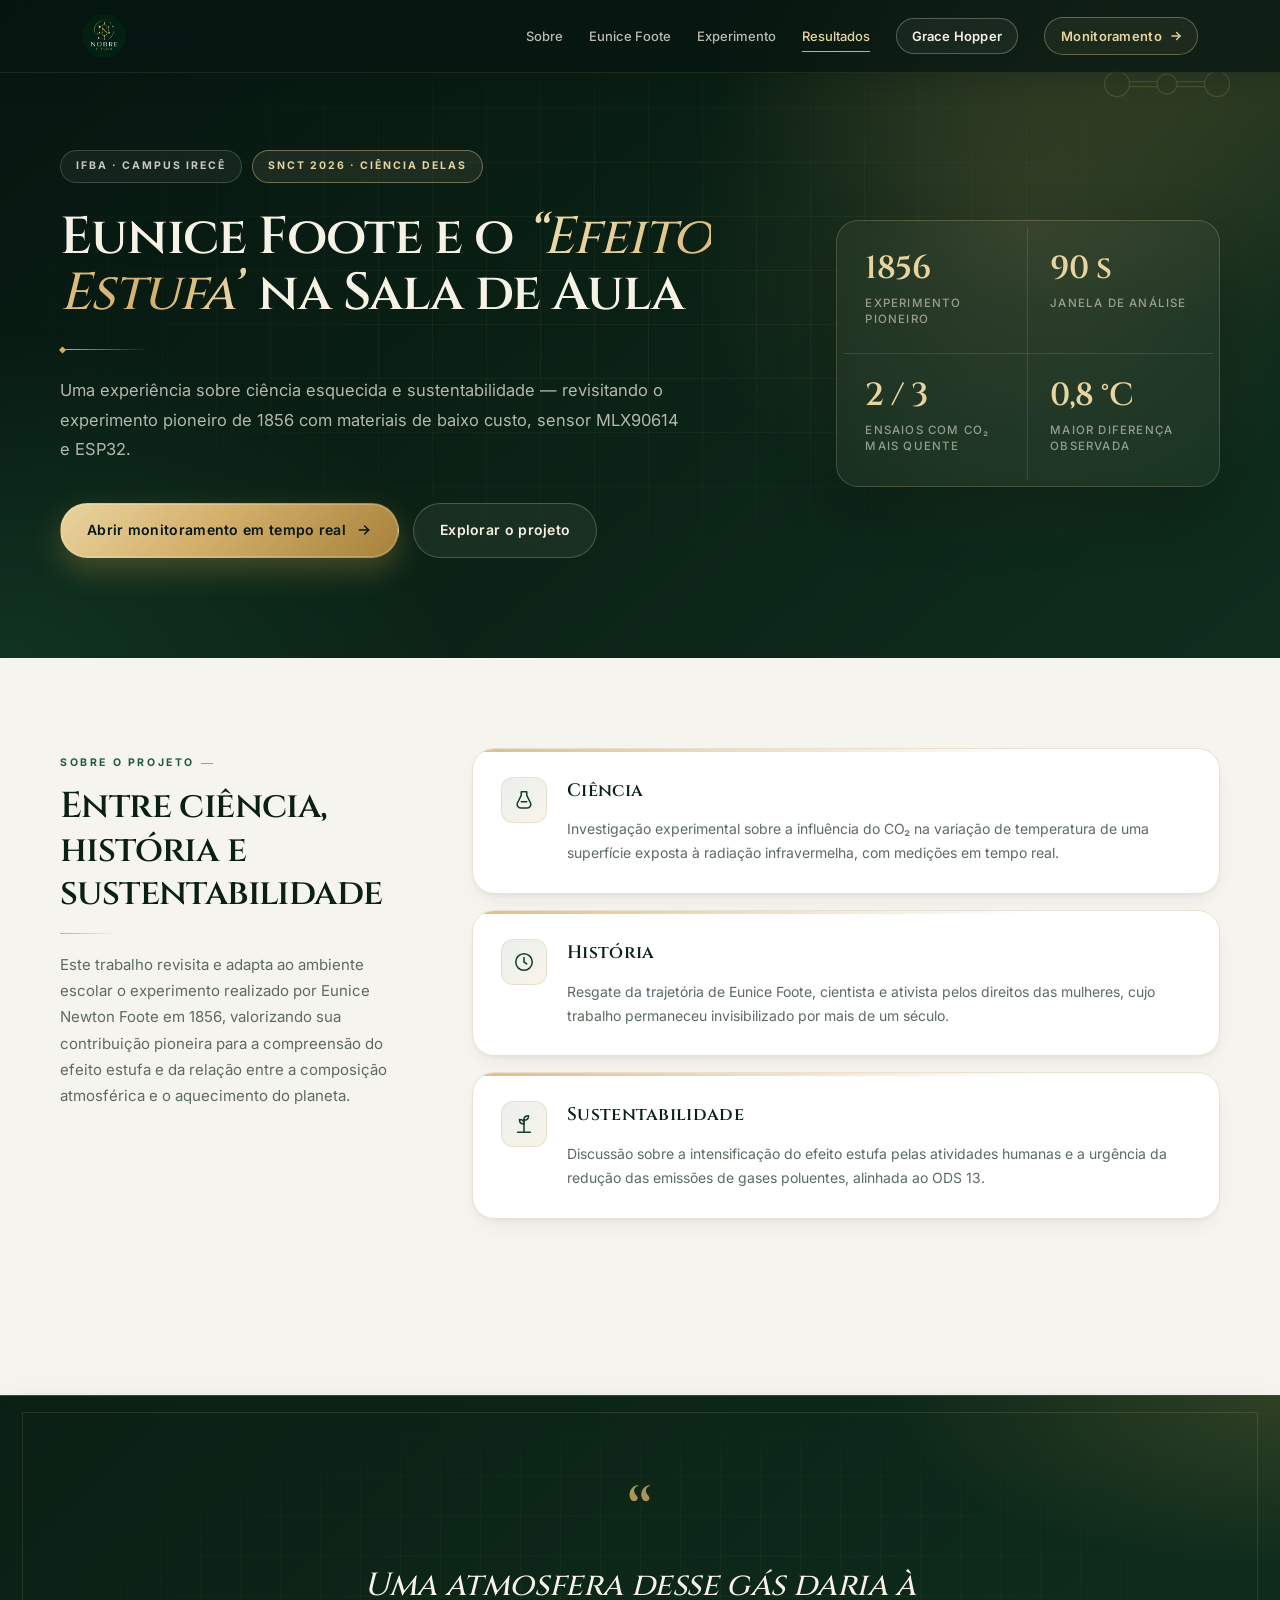
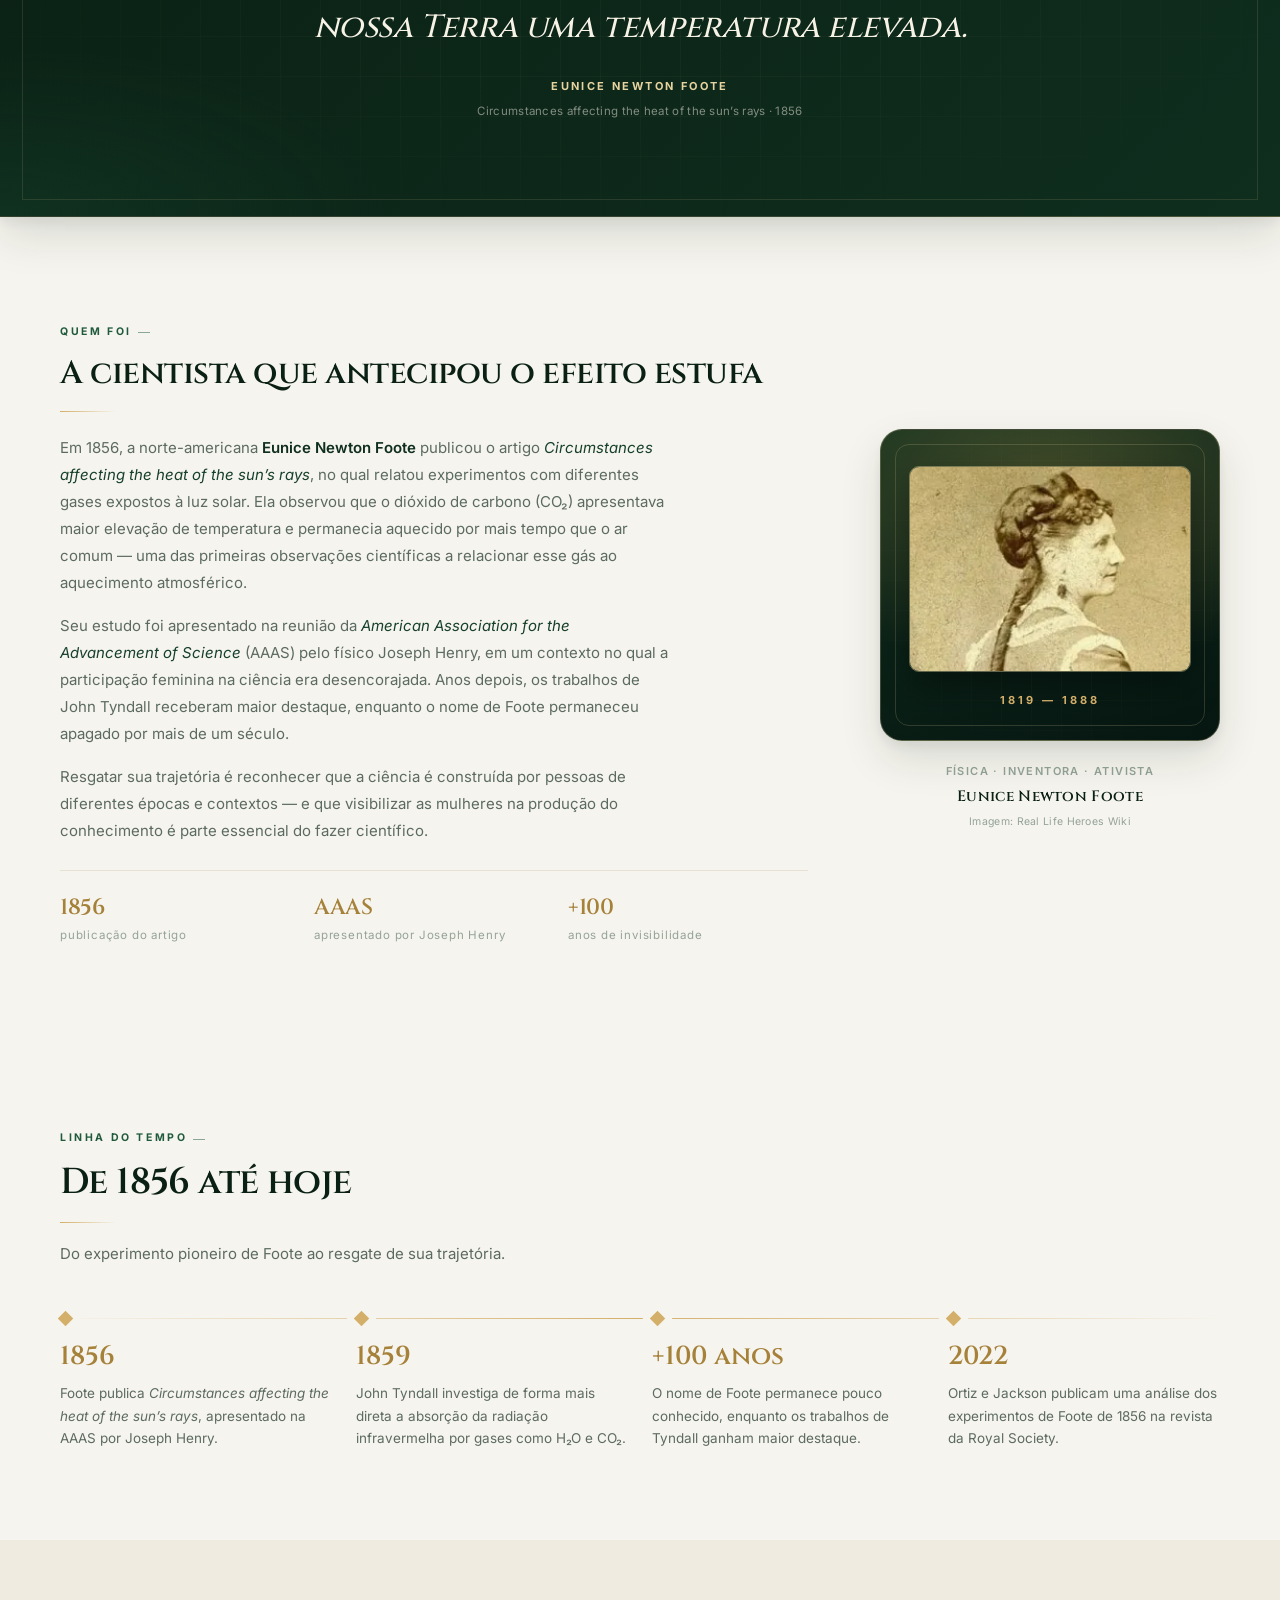
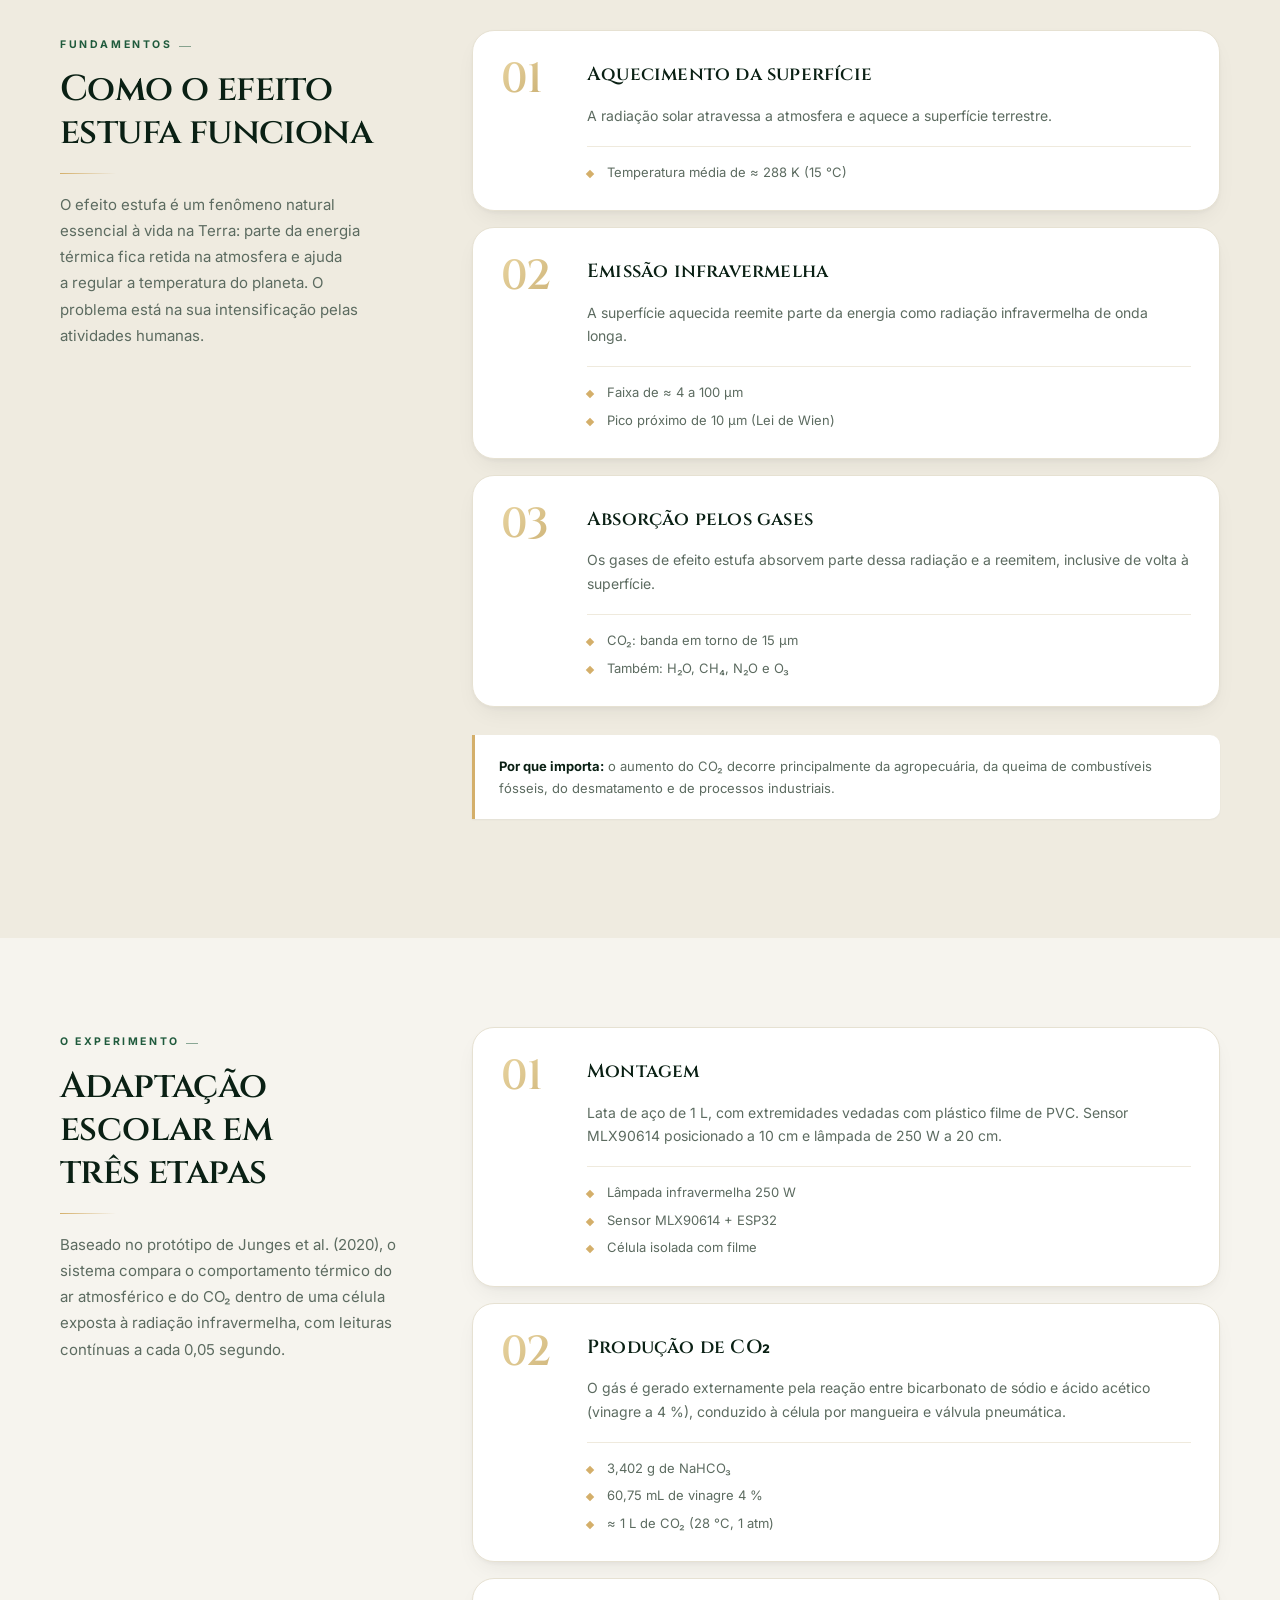
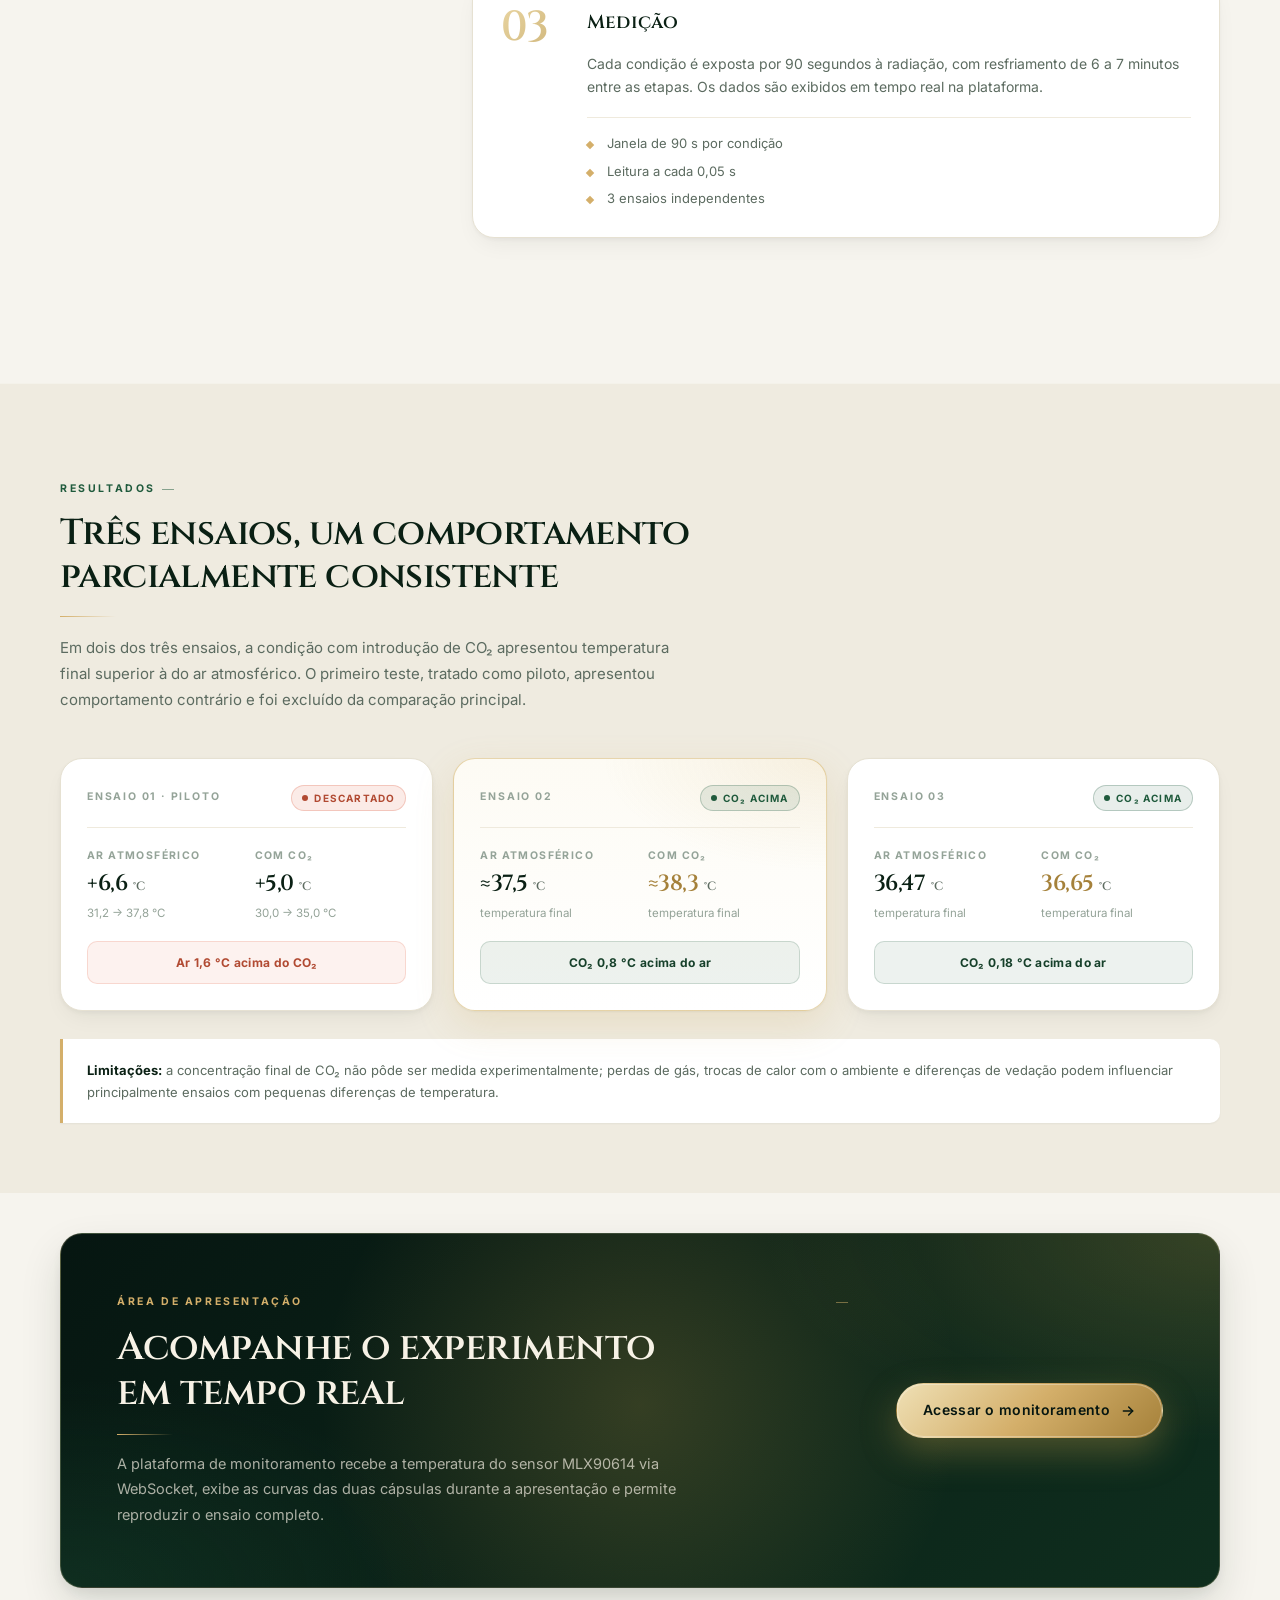
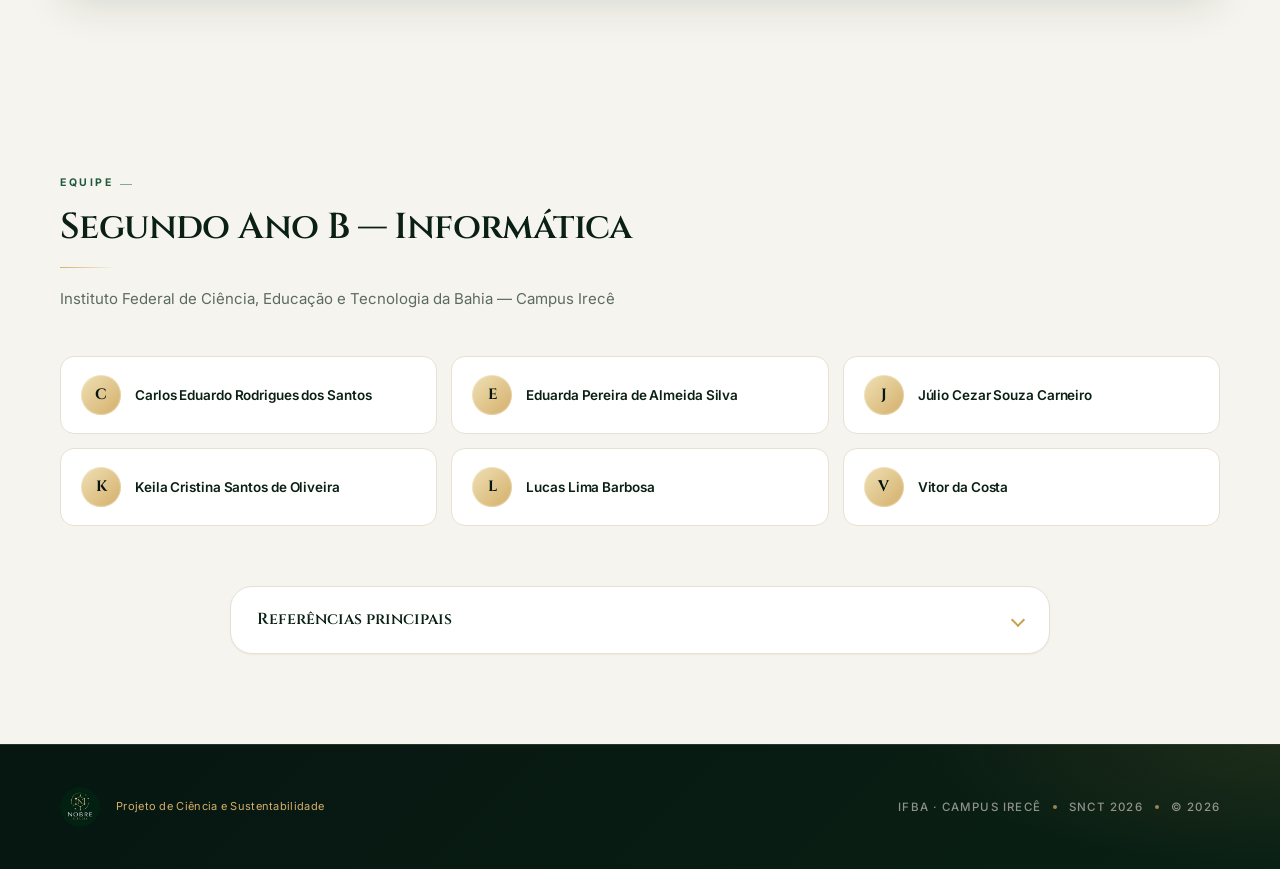
==== commit c05c79eb: "mudança na construção do projeto (2) index.html" ====
--- a/public/index.html
+++ b/public/index.html
@@ -354,7 +354,7 @@
                 <h3>Montagem</h3>
                 <p>
                     Lata de aço de 1 L, com
-                    extremidades vedadas plástico filme de PVC. Sensor
+                    extremidades vedadas com plástico filme de PVC. Sensor
                     MLX90614 posicionado a 10 cm e lâmpada de 250 W a 20 cm.
                 </p>
                 <ul class="step-list">
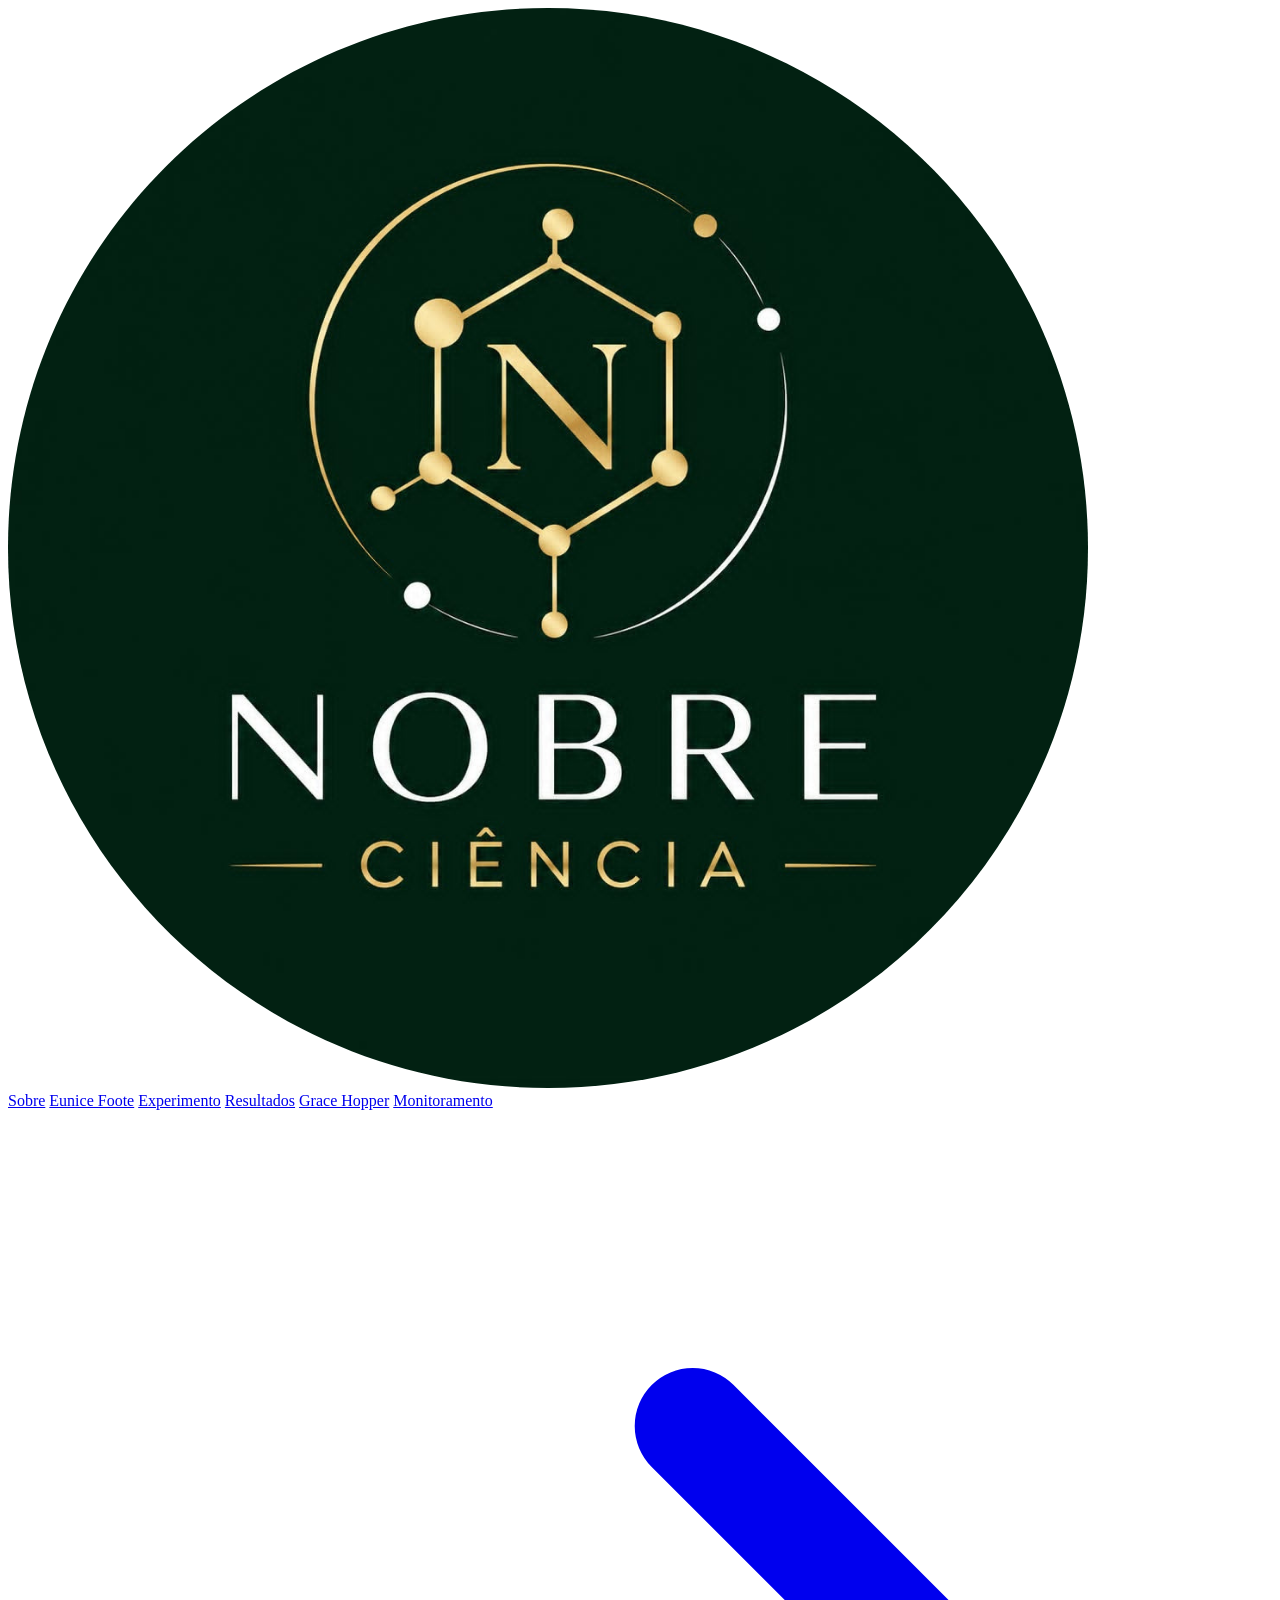
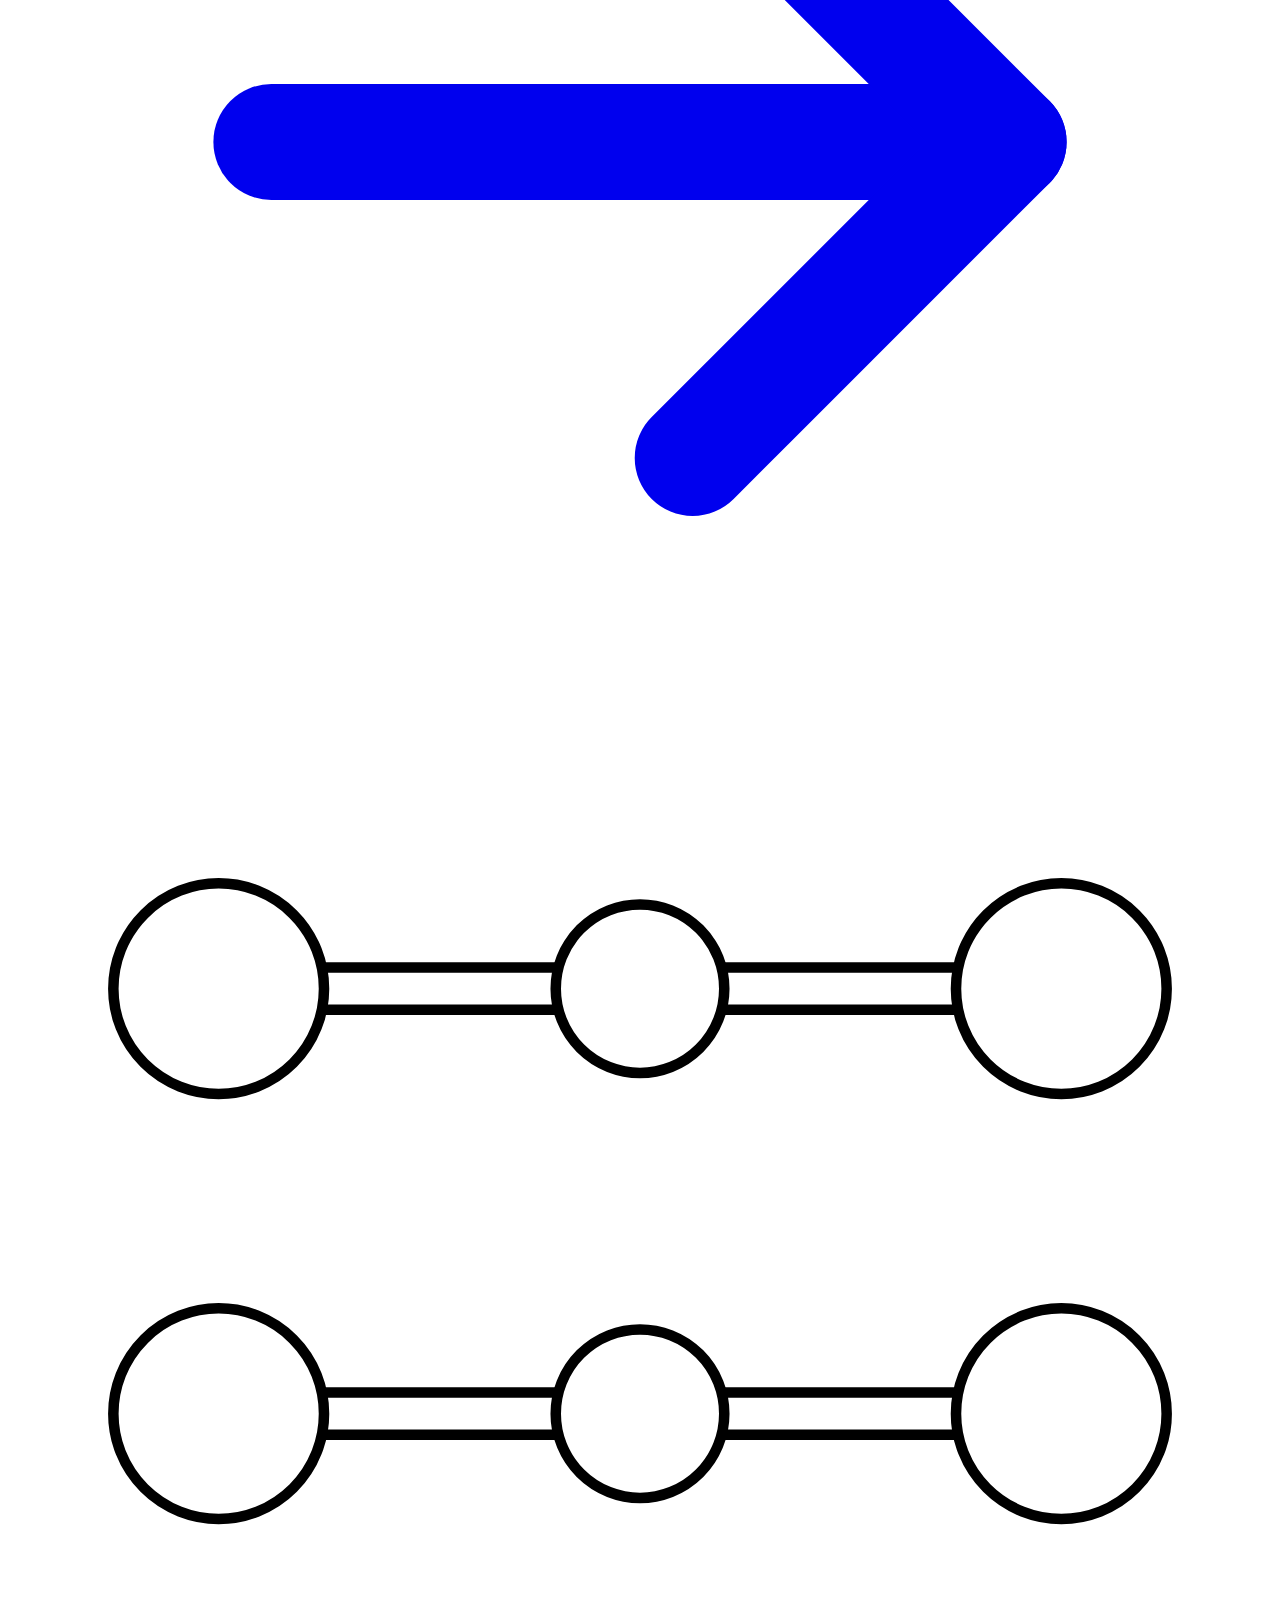
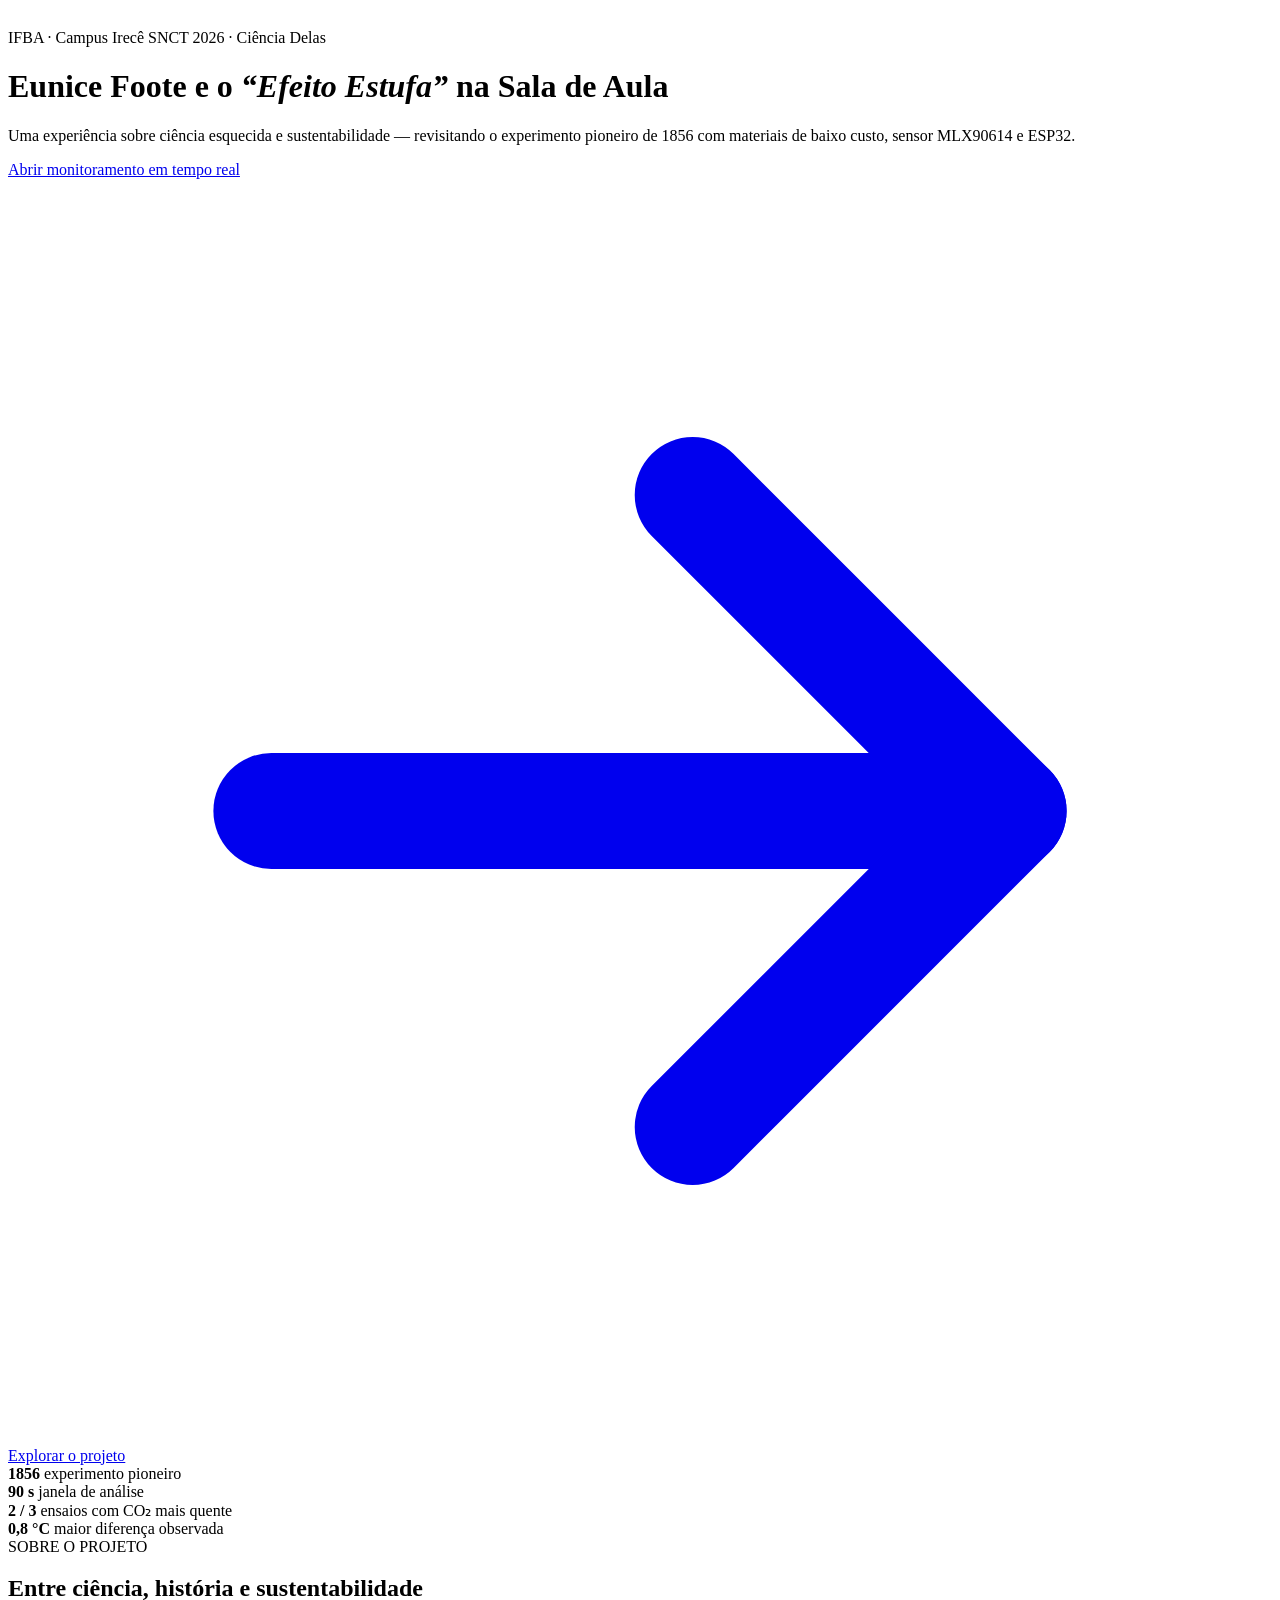
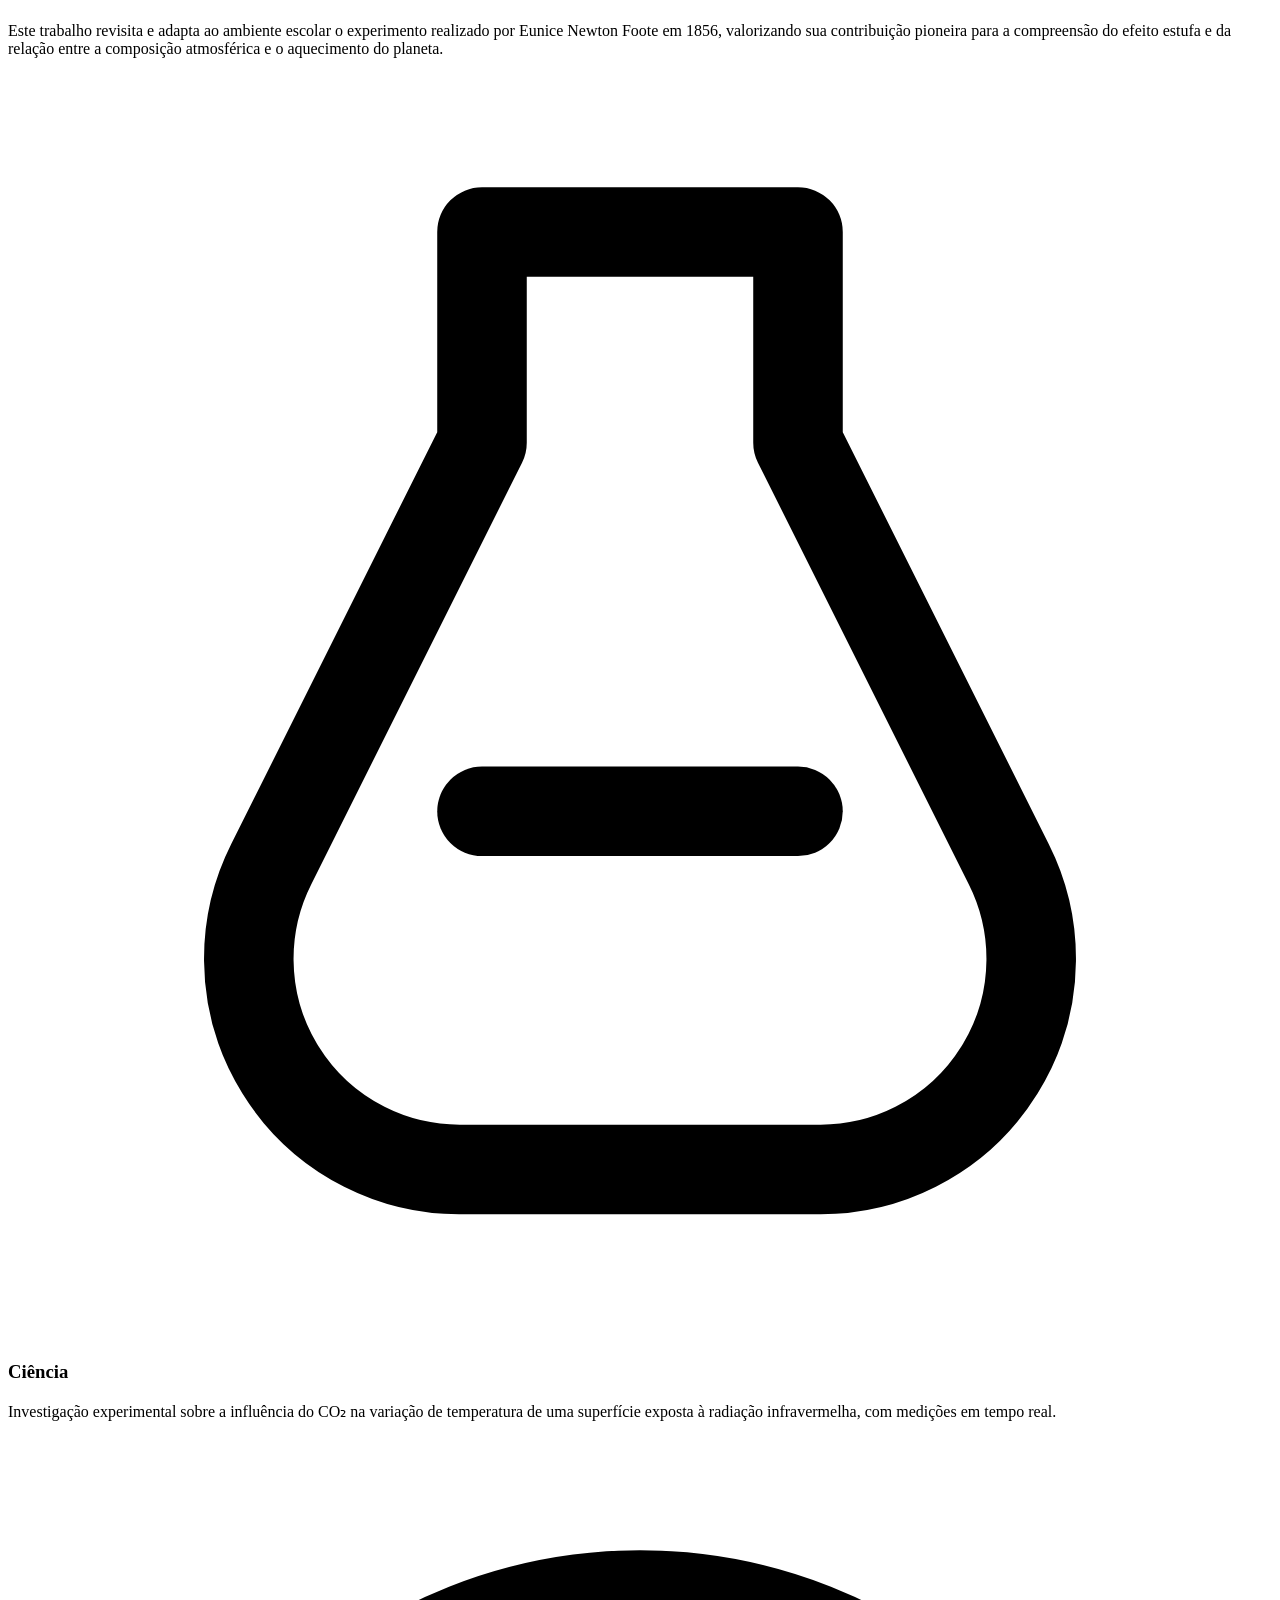
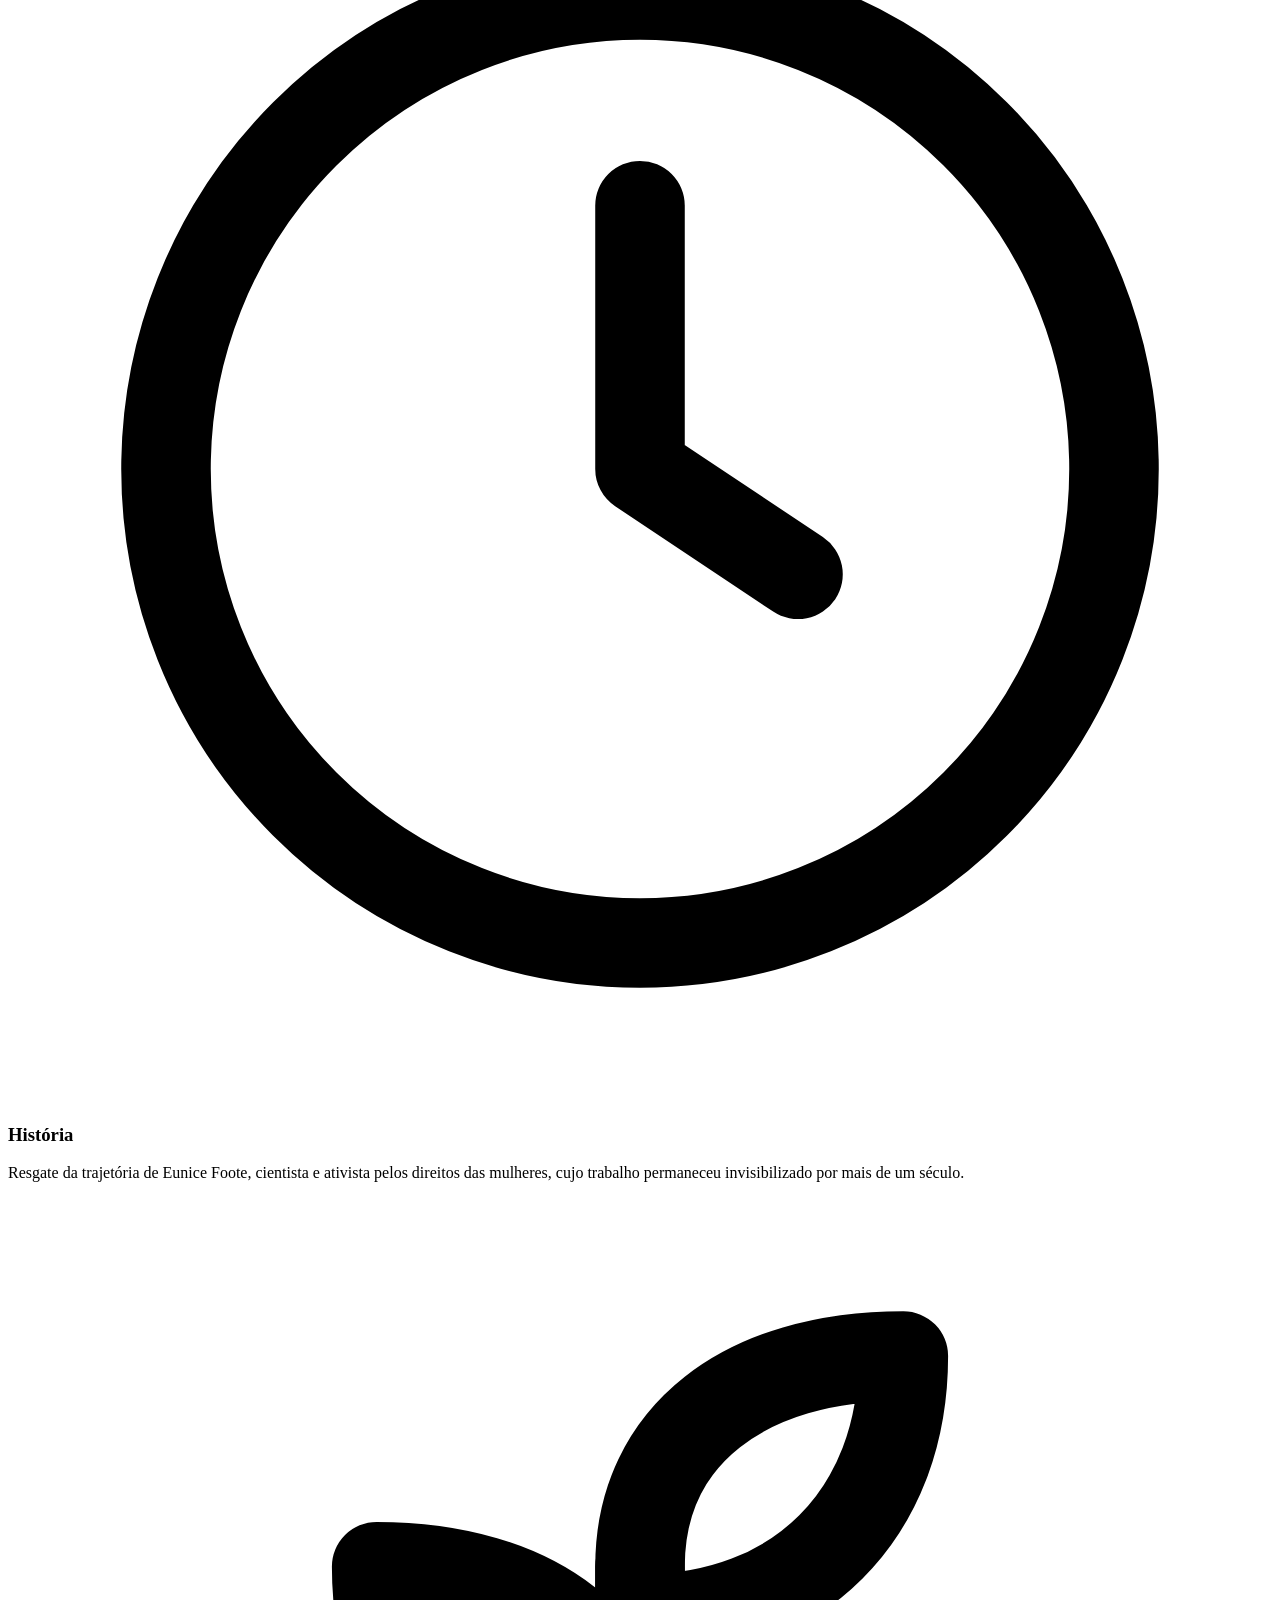
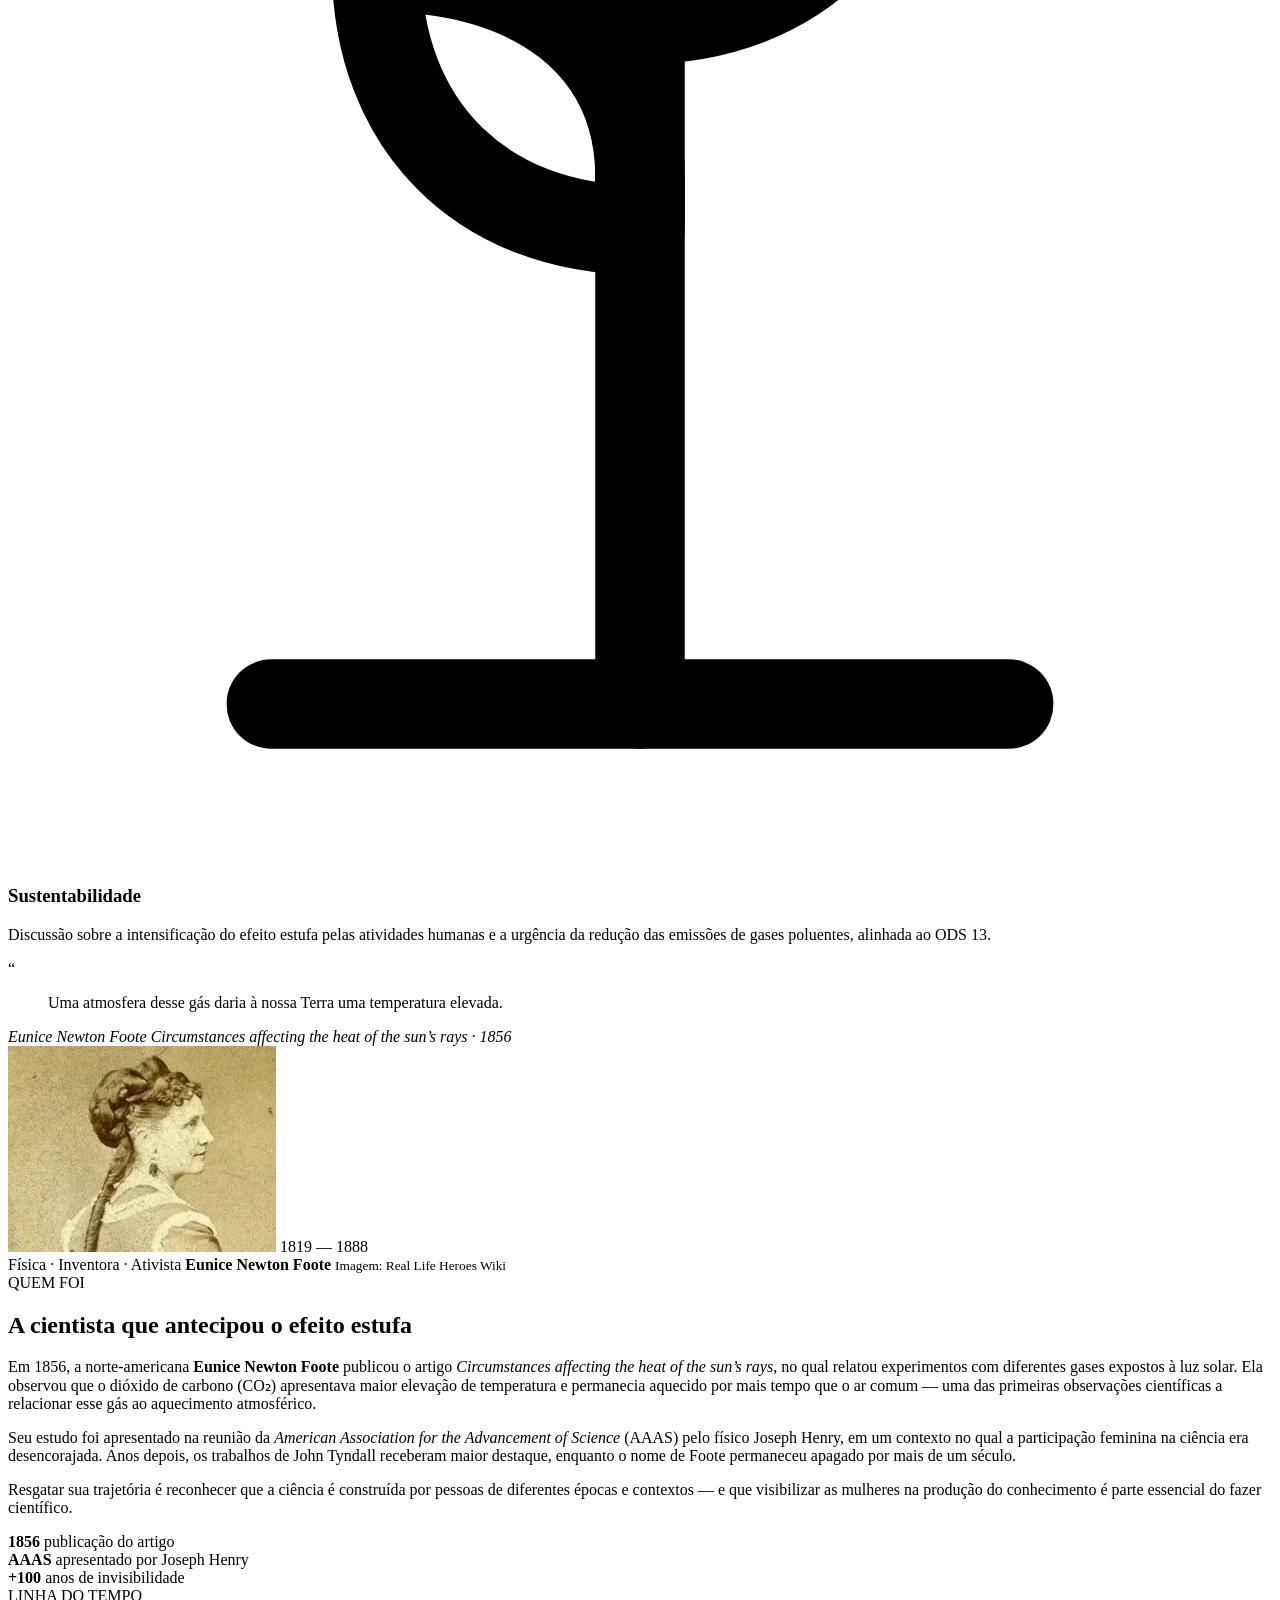
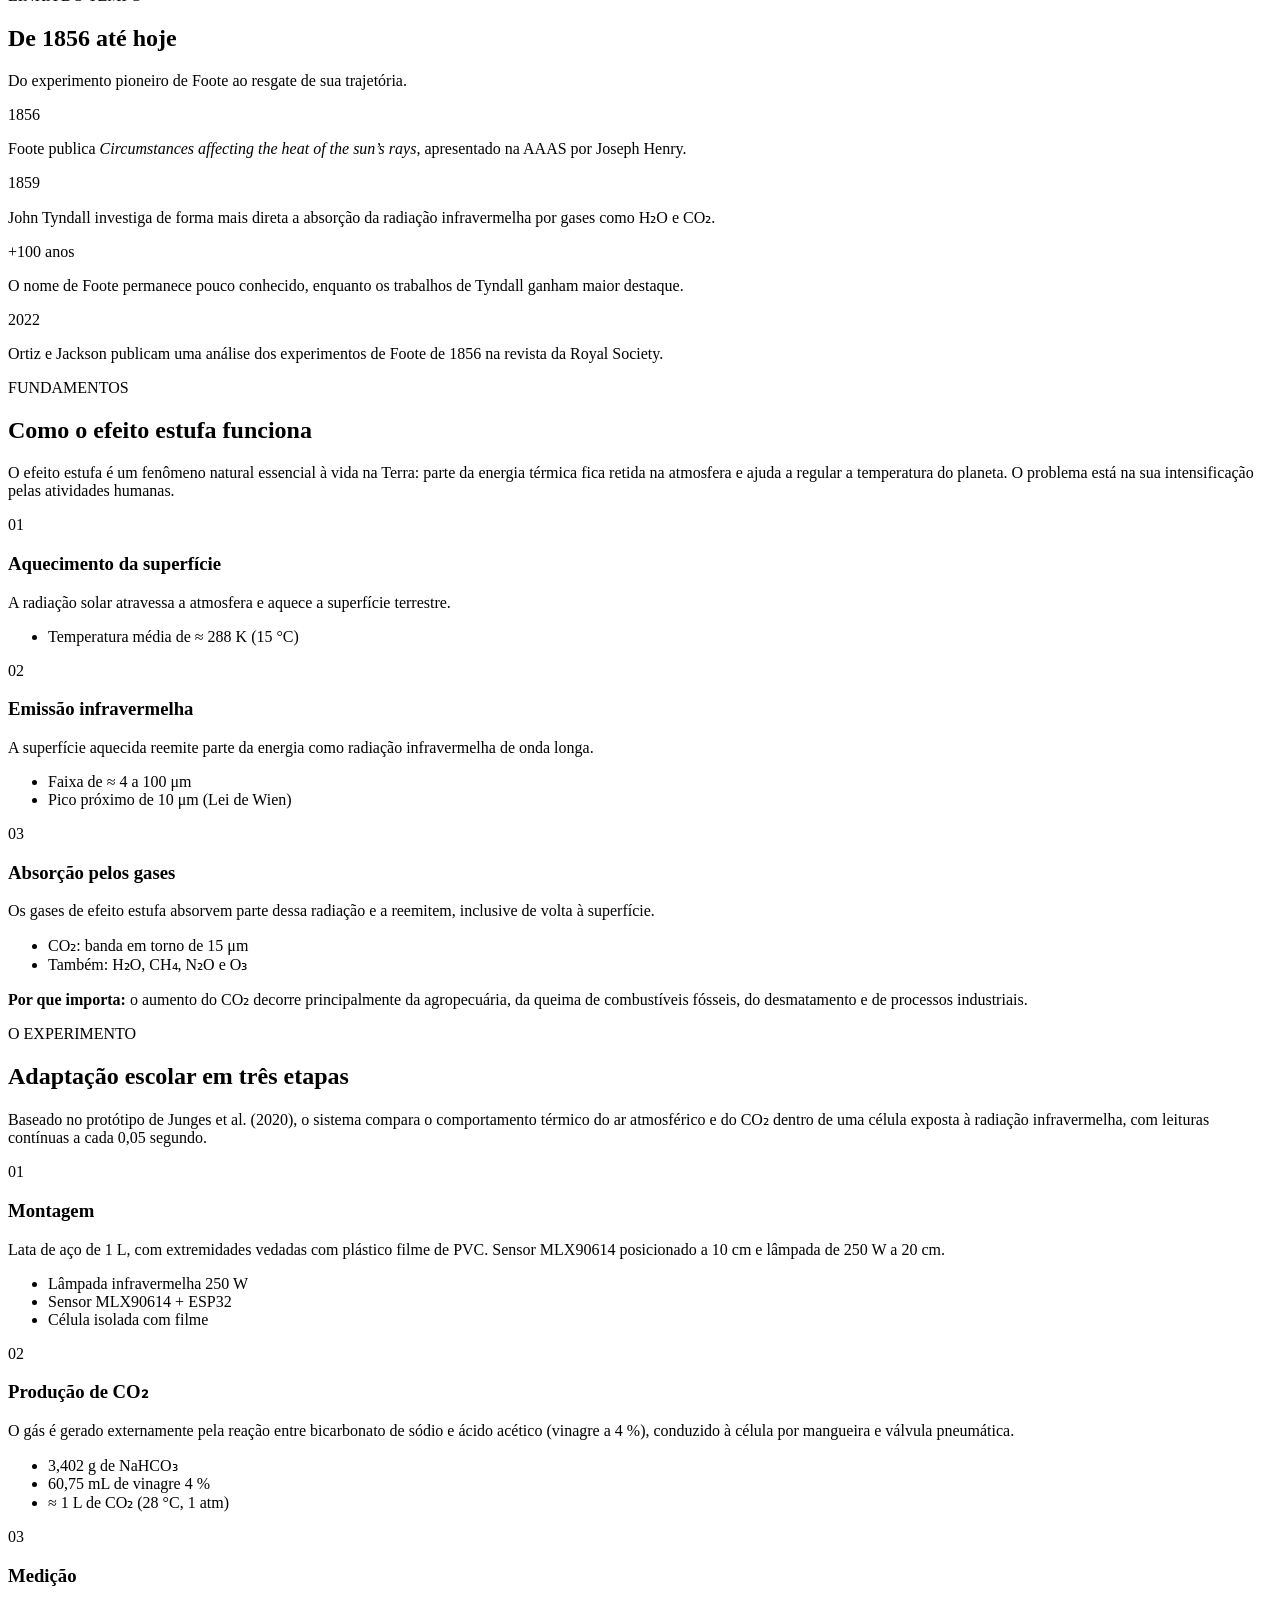
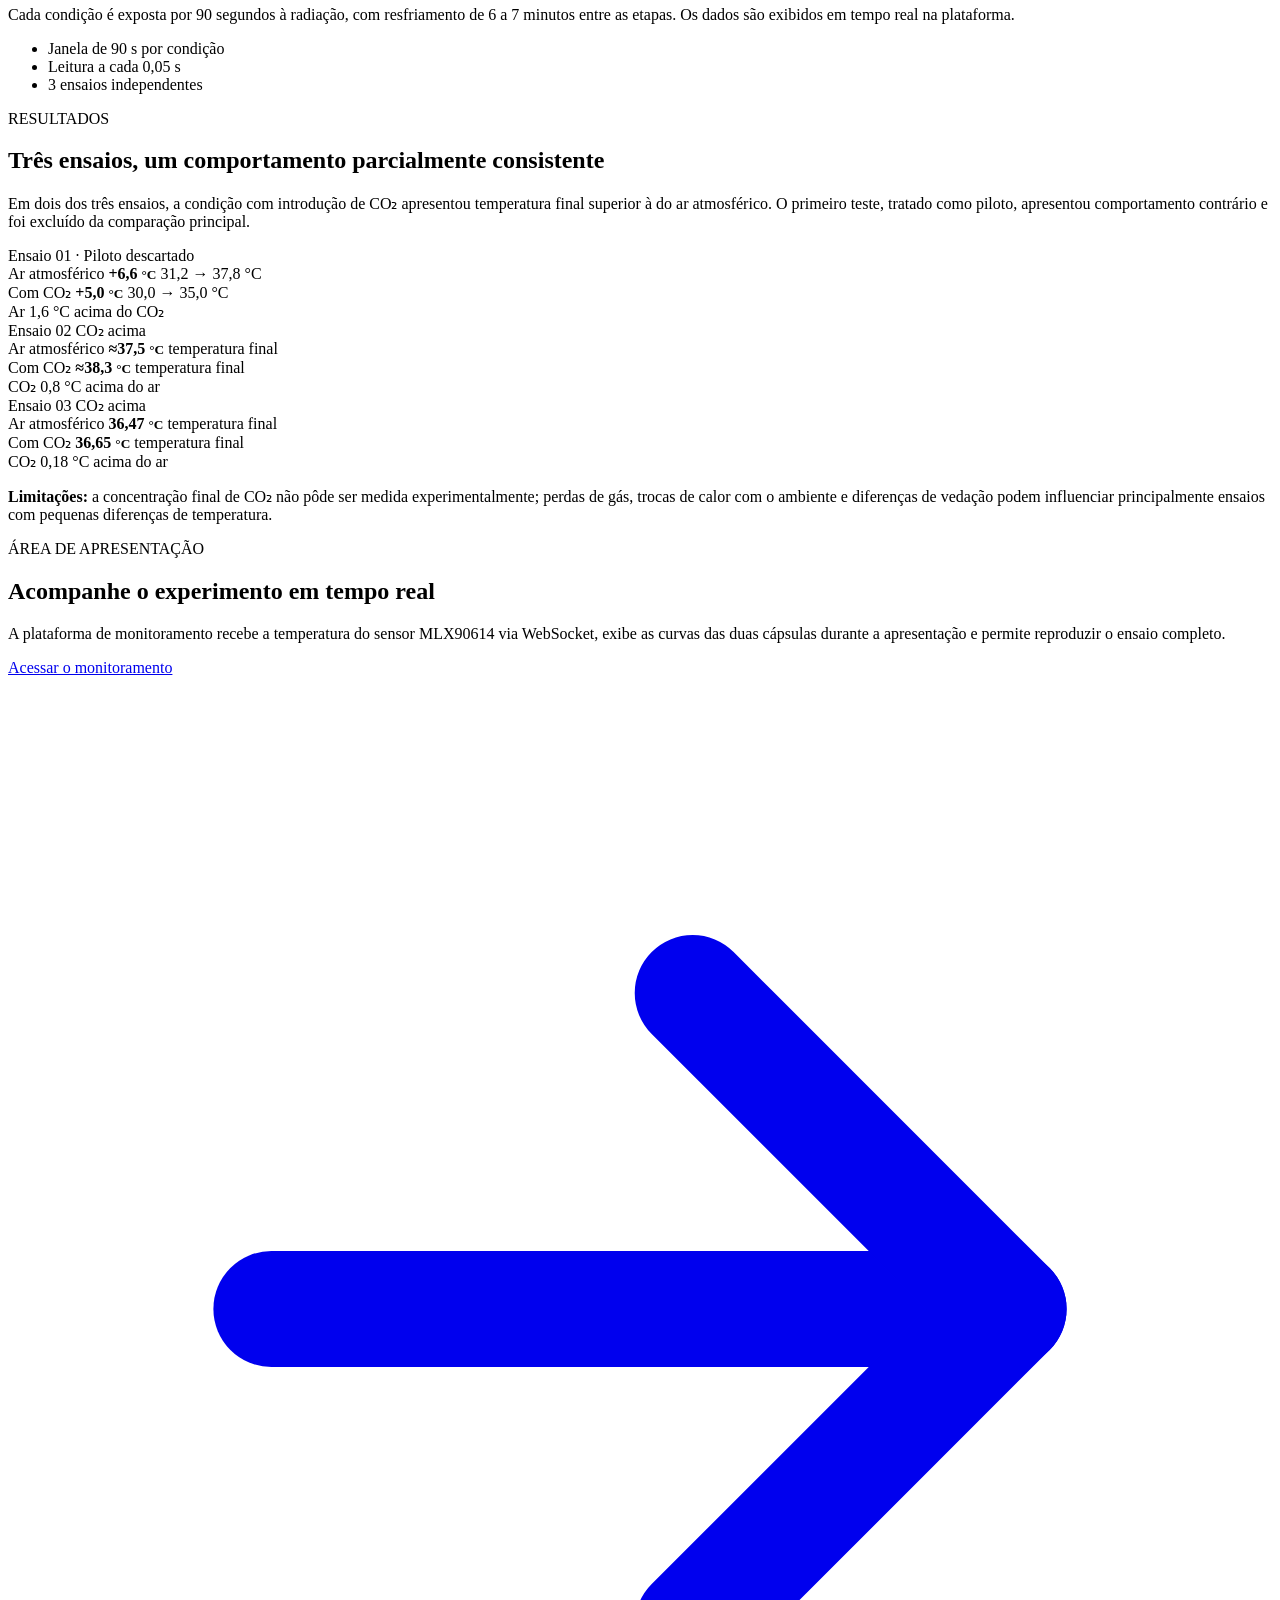
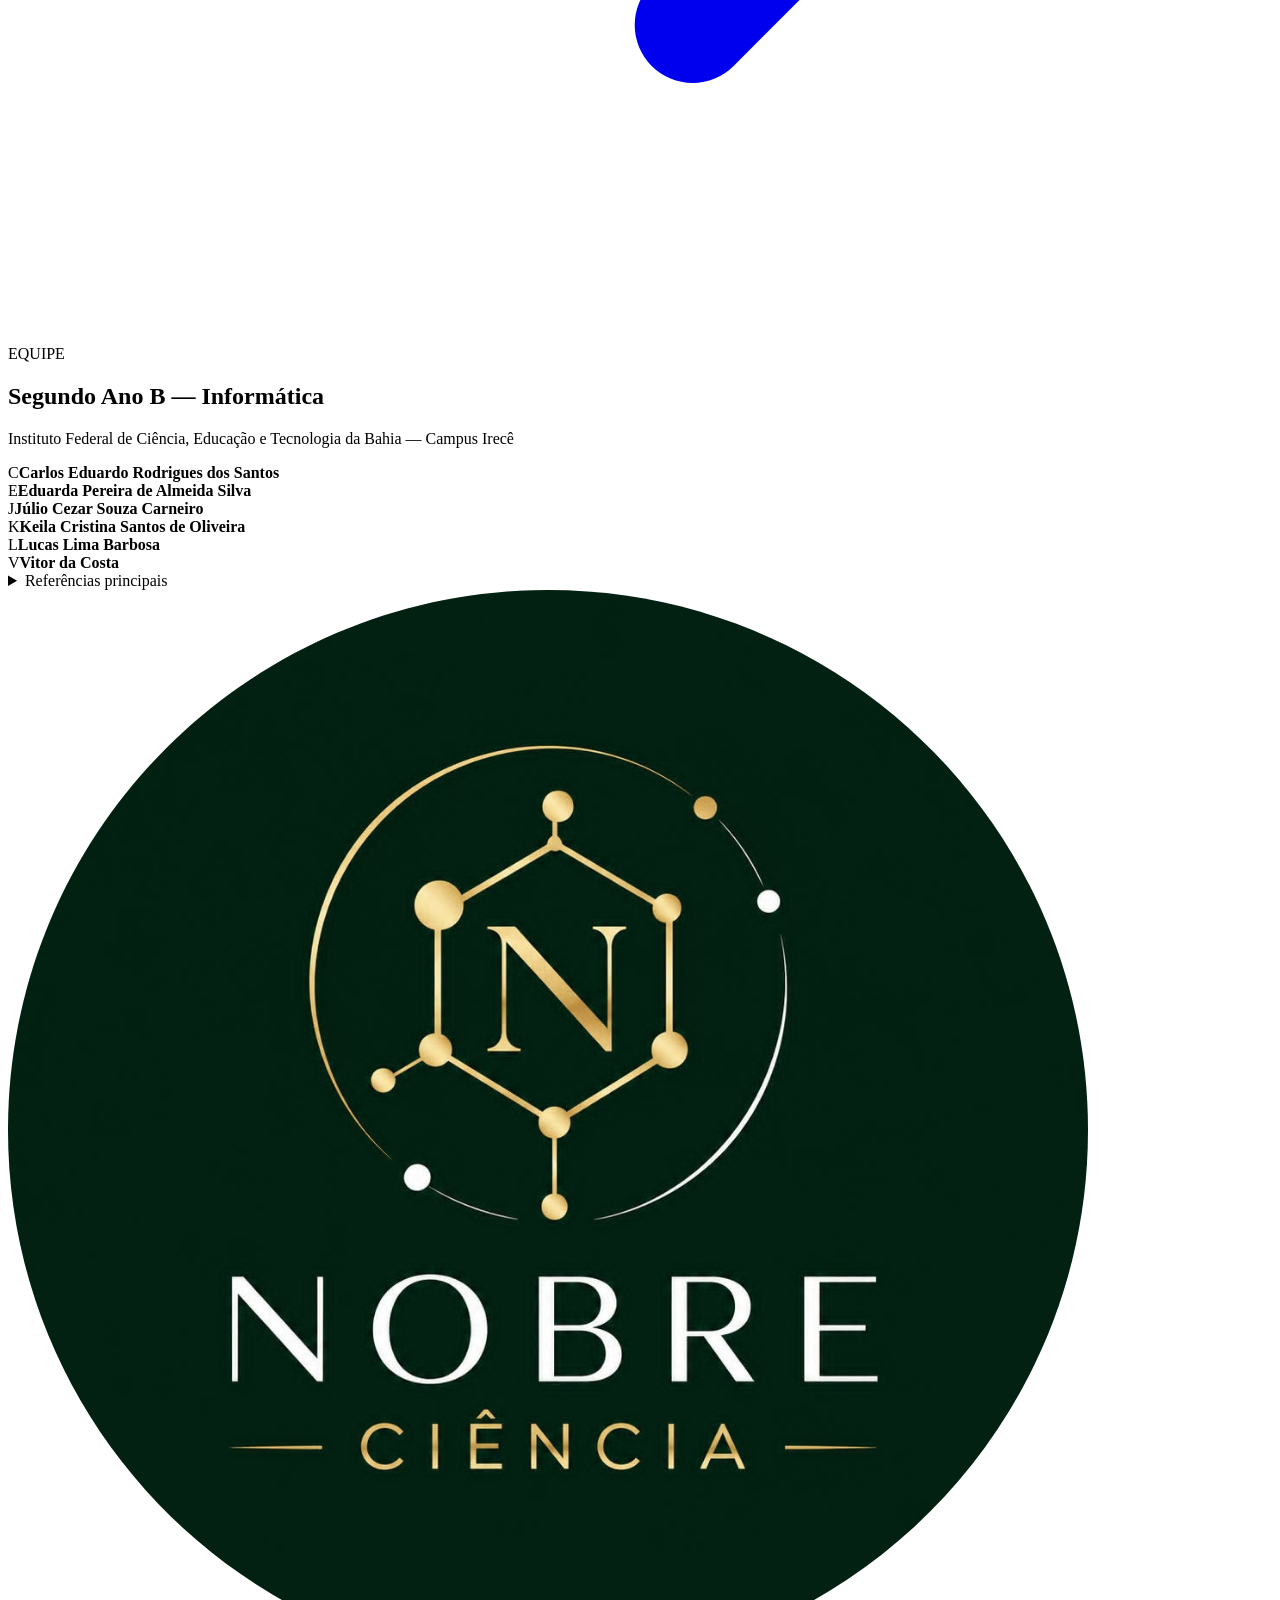
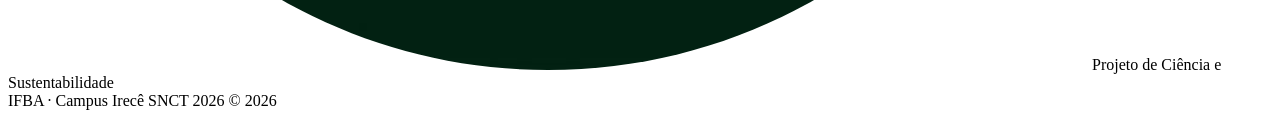
==== commit 717fe228: "Update index.html" ====
--- a/public/index.html
+++ b/public/index.html
@@ -4,19 +4,83 @@
     <meta charset="UTF-8">
     <meta name="viewport" content="width=device-width, initial-scale=1.0">
     <meta name="theme-color" content="#061611">
-    <meta name="description" content="Eunice Foote e o Efeito Estufa na Sala de Aula — Projeto de Ciência e Sustentabilidade — IFBA Campus Irecê, SNCT 2026.">
-
-    <title>Nobre Ciência — Eunice Foote e o Efeito Estufa</title>
-
-    <link rel="icon" type="image/png" href="logo.png?v=2">
-    <link rel="shortcut icon" href="logo.png?v=2">
-    <link rel="apple-touch-icon" href="logo.png?v=2">
+
+    <title>Nobre Ciência | Eunice Foote e o Efeito Estufa</title>
+
+    <meta name="description" content="Conheça o projeto Nobre Ciência do IFBA Campus Irecê: Eunice Newton Foote, história do efeito estufa, sustentabilidade e experimento com ESP32 e sensor MLX90614.">
+
+    <meta name="robots" content="index, follow, max-image-preview:large">
+    <meta name="author" content="Projeto Nobre Ciência — IFBA Campus Irecê">
+
+    <link rel="canonical" href="https://www.nobreciencia.com.br/">
+
+    <link rel="icon" type="image/png" href="/logo.png?v=2">
+    <link rel="shortcut icon" href="/logo.png?v=2">
+    <link rel="apple-touch-icon" href="/logo.png?v=2">
 
     <link rel="preconnect" href="https://fonts.googleapis.com">
     <link rel="preconnect" href="https://fonts.gstatic.com" crossorigin>
     <link href="https://fonts.googleapis.com/css2?family=Cinzel:wght@400;500;600;700&family=Inter:wght@400;500;600;700;800&display=swap" rel="stylesheet">
 
-    <link rel="stylesheet" href="landing.css?v=3">
+    <link rel="stylesheet" href="/landing.css?v=3">
+
+    <!-- Compartilhamento em redes sociais -->
+    <meta property="og:type" content="website">
+    <meta property="og:locale" content="pt_BR">
+    <meta property="og:site_name" content="Nobre Ciência">
+    <meta property="og:title" content="Nobre Ciência | Eunice Foote e o Efeito Estufa">
+    <meta property="og:description" content="Ciência, história e sustentabilidade em um projeto escolar do IFBA Campus Irecê. Conheça Eunice Foote e acompanhe nosso experimento com ESP32.">
+    <meta property="og:url" content="https://www.nobreciencia.com.br/">
+    <meta property="og:image" content="https://www.nobreciencia.com.br/eunice.webp">
+    <meta property="og:image:alt" content="Retrato de Eunice Newton Foote, cientista pioneira nos estudos sobre o efeito estufa">
+
+    <meta name="twitter:card" content="summary_large_image">
+    <meta name="twitter:title" content="Nobre Ciência | Eunice Foote e o Efeito Estufa">
+    <meta name="twitter:description" content="Projeto de ciência e sustentabilidade do IFBA Campus Irecê, com experimento de monitoramento térmico usando ESP32.">
+    <meta name="twitter:image" content="https://www.nobreciencia.com.br/eunice.webp">
+
+    <!-- Dados estruturados: identidade do site -->
+    <script type="application/ld+json">
+    {
+      "@context": "https://schema.org",
+      "@type": "WebSite",
+      "name": "Nobre Ciência",
+      "alternateName": "Projeto Nobre Ciência",
+      "url": "https://www.nobreciencia.com.br/",
+      "inLanguage": "pt-BR"
+    }
+    </script>
+
+    <!-- Dados estruturados: página inicial -->
+    <script type="application/ld+json">
+    {
+      "@context": "https://schema.org",
+      "@type": "WebPage",
+      "name": "Nobre Ciência — Eunice Foote e o Efeito Estufa",
+      "url": "https://www.nobreciencia.com.br/",
+      "description": "Projeto escolar de ciência e sustentabilidade sobre Eunice Newton Foote, o efeito estufa e um experimento de monitoramento térmico.",
+      "inLanguage": "pt-BR",
+      "isPartOf": {
+        "@type": "WebSite",
+        "name": "Nobre Ciência",
+        "url": "https://www.nobreciencia.com.br/"
+      },
+      "about": [
+        {
+          "@type": "Person",
+          "name": "Eunice Newton Foote"
+        },
+        {
+          "@type": "Thing",
+          "name": "Efeito estufa"
+        },
+        {
+          "@type": "Thing",
+          "name": "Sustentabilidade"
+        }
+      ]
+    }
+    </script>
 </head>
 
 <body>
